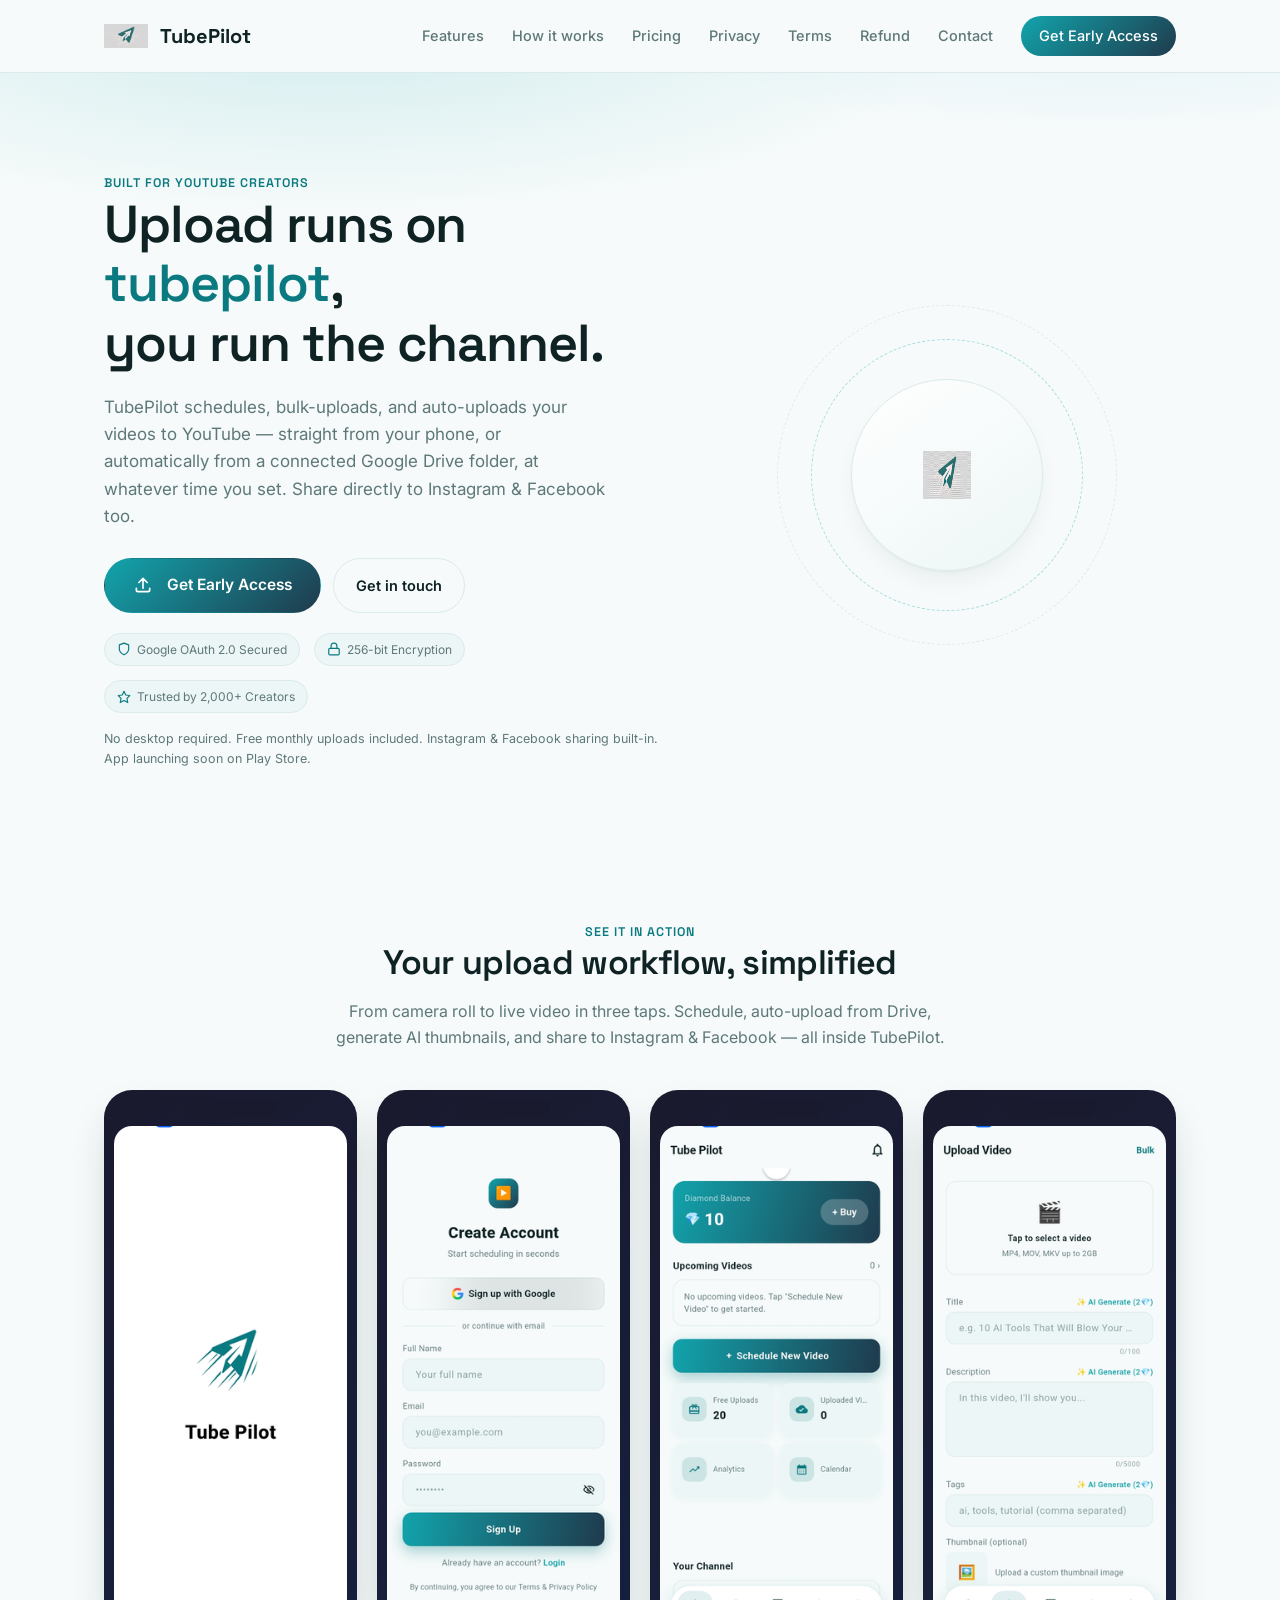
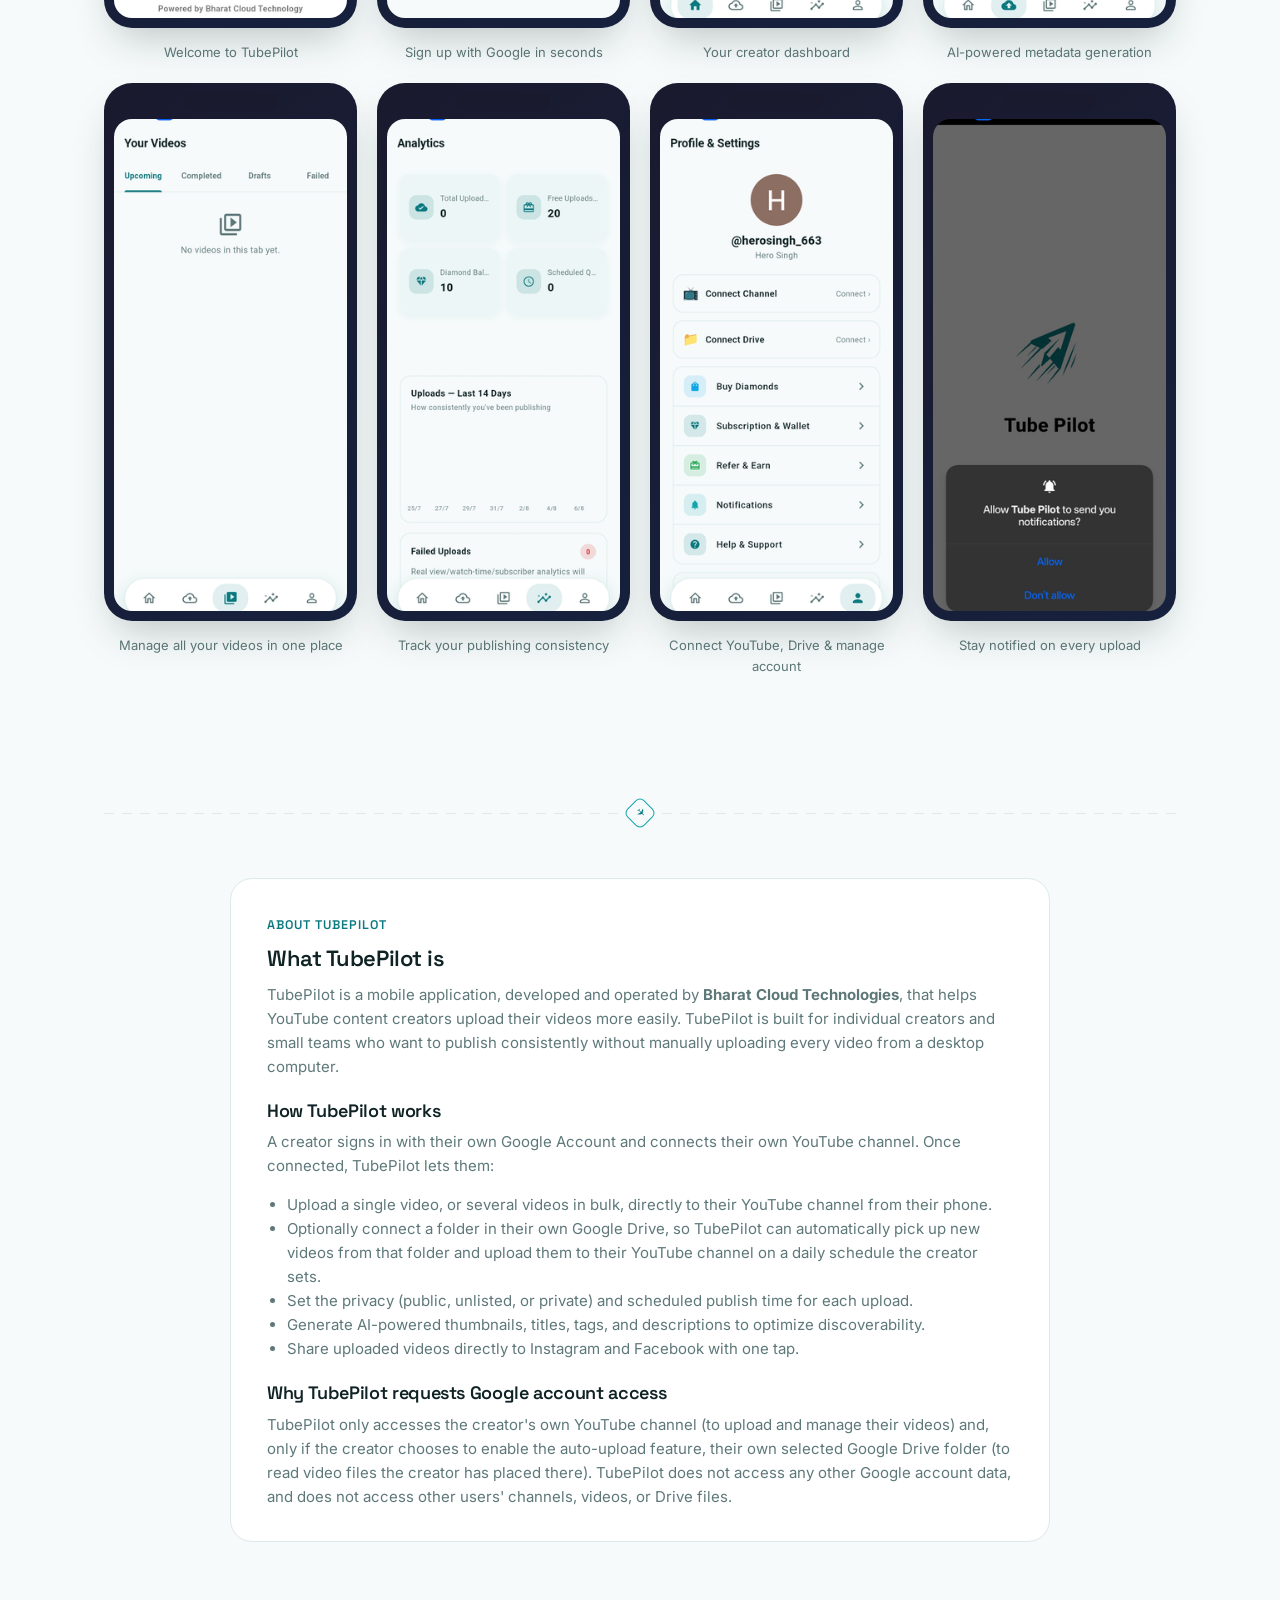
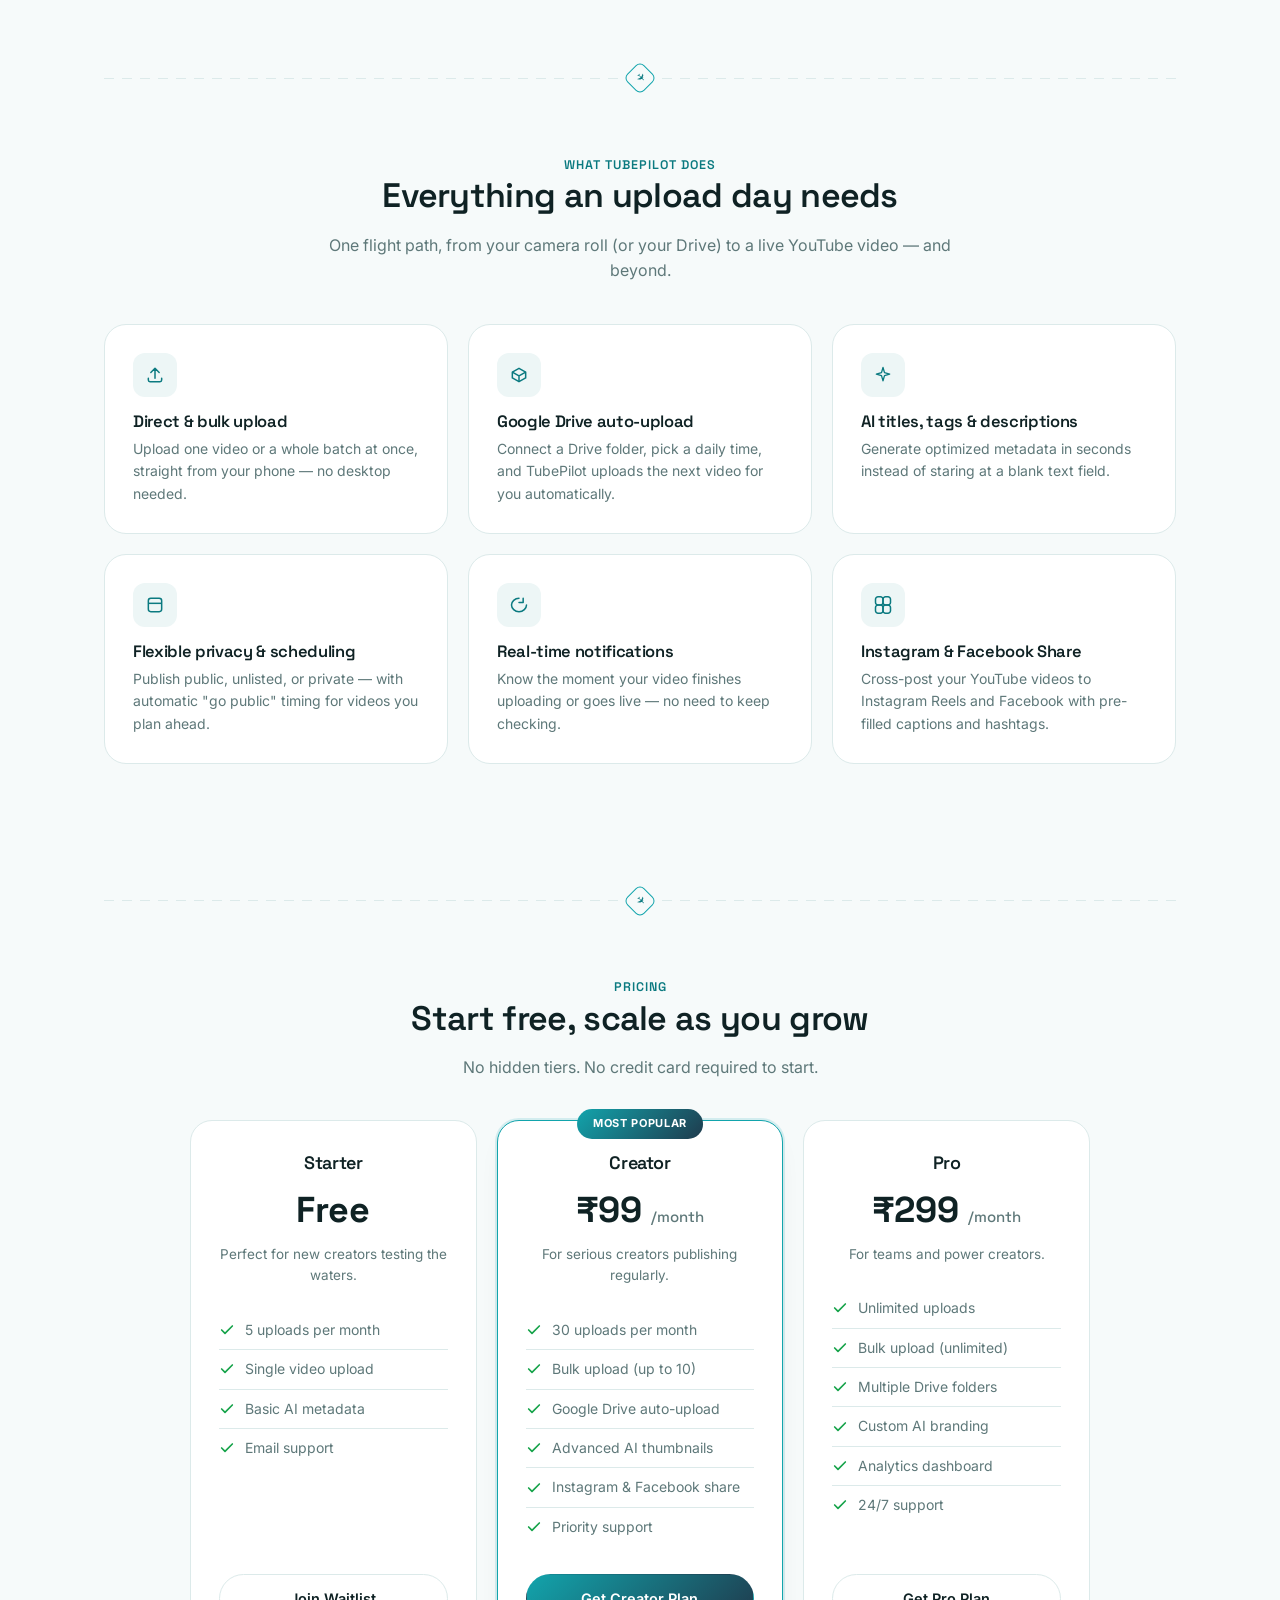
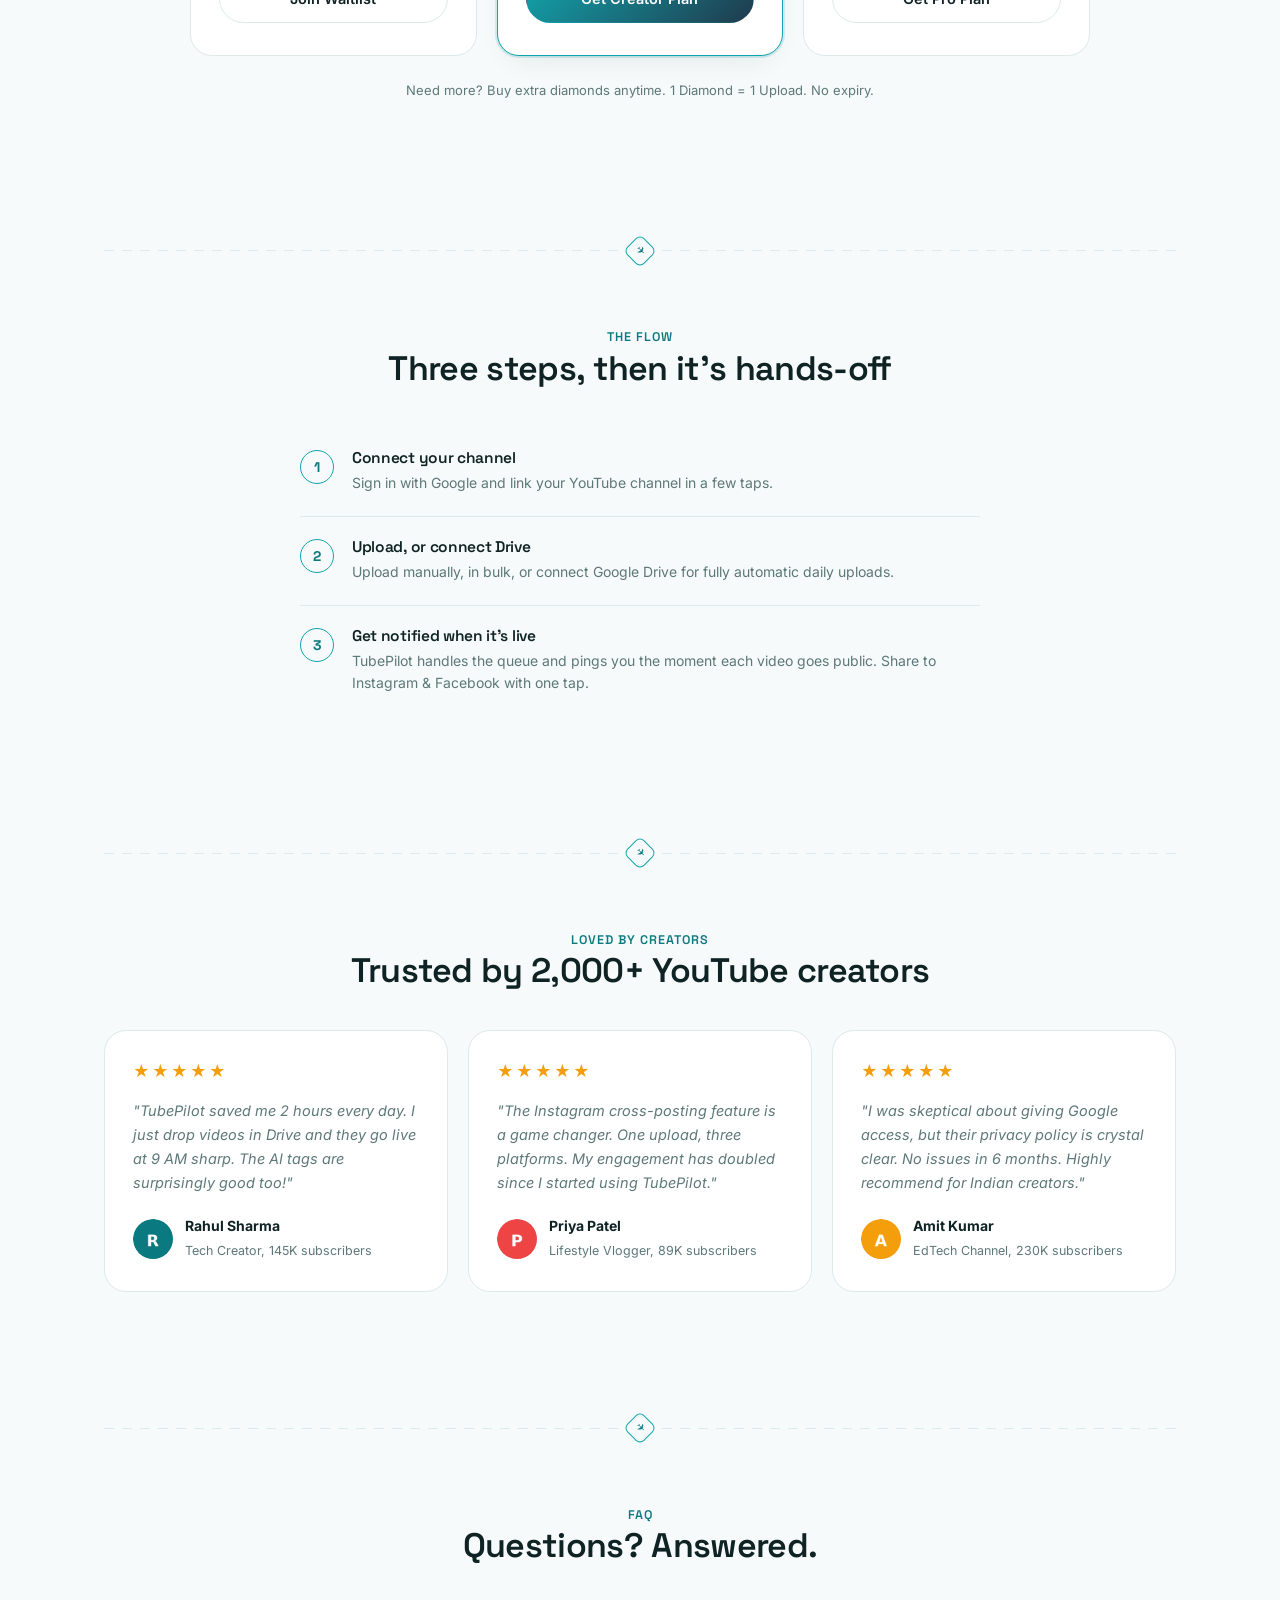
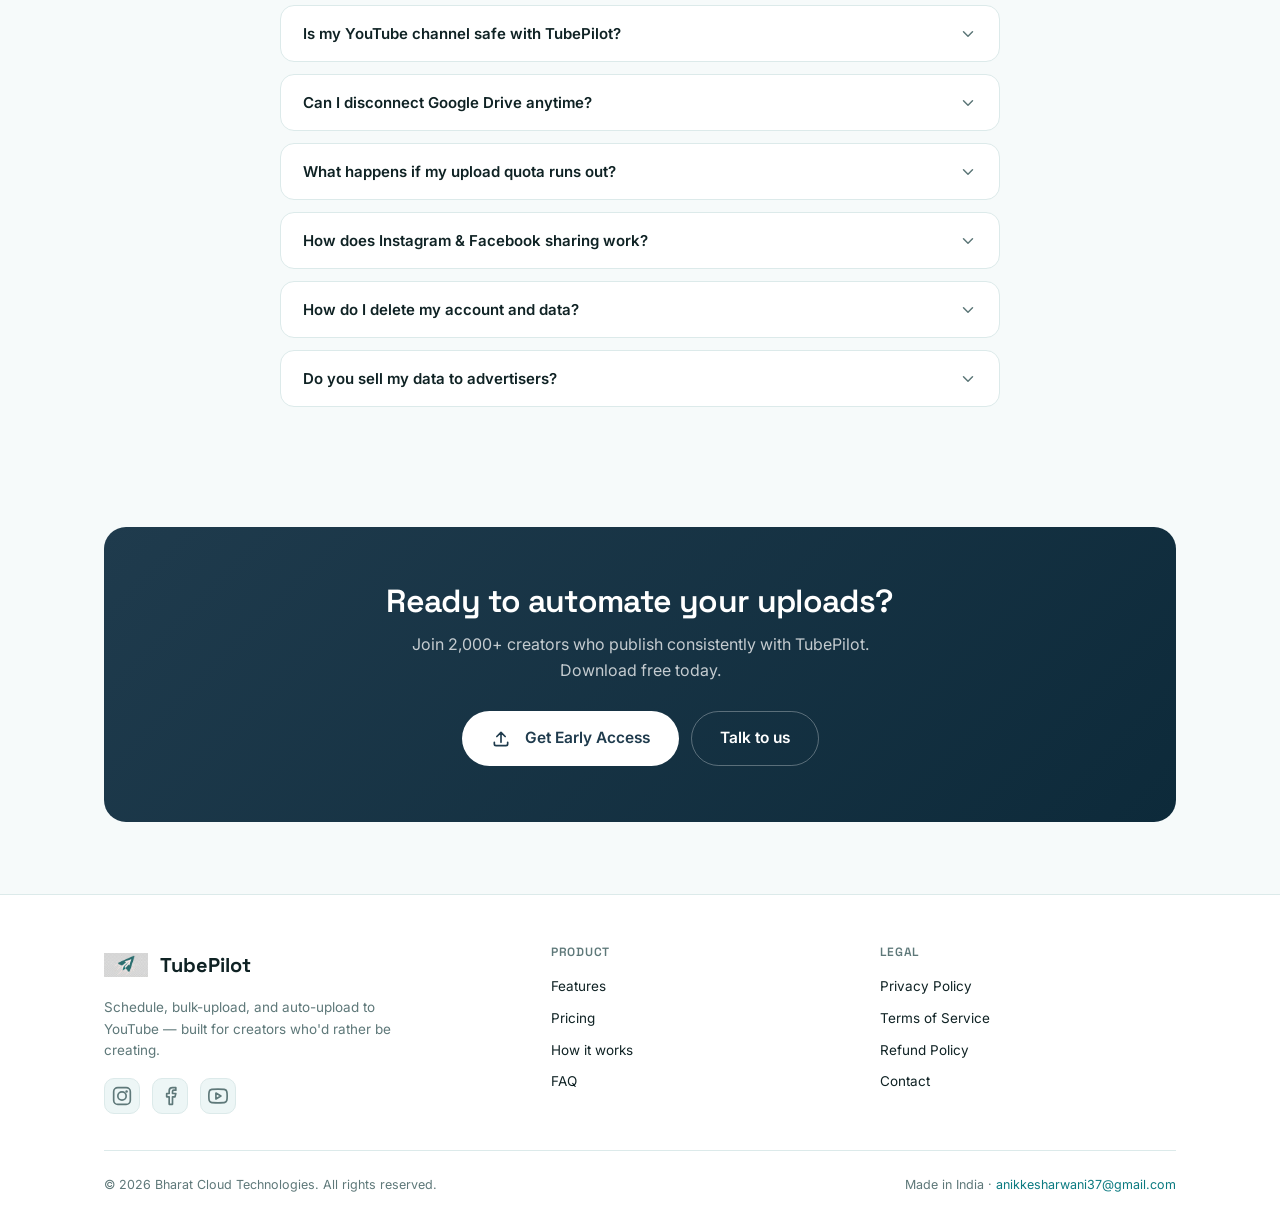
==== index.html @ 9a8d363e "Update index.html" ====
<!DOCTYPE html>
<html lang="en">
<head>
<meta charset="UTF-8">
<meta name="viewport" content="width=device-width, initial-scale=1.0">
<title>TubePilot — Schedule & Auto-Upload YouTube Videos</title>
<meta name="description" content="TubePilot lets creators schedule, bulk-upload, and auto-upload videos to YouTube from phone or Google Drive. AI thumbnails, tags, and flexible scheduling.">
<link rel="icon" href="assets/icon.png">
<meta name="google-site-verification" content="fHhXdql7-v3P8FRrwaG-wKR4Gc-cF6Lqqu93yOU4JS8">
<meta property="og:title" content="TubePilot — YouTube Upload Automation for Creators">
<meta property="og:description" content="Schedule, bulk-upload & auto-upload YouTube videos from your phone or Google Drive. AI thumbnails & tags included.">
<meta property="og:type" content="website">
<meta property="og:url" content="https://tubepilot.shop">
<meta property="og:image" content="https://tubepilot.shop/assets/og-image.png">
<meta name="twitter:card" content="summary_large_image">
<link rel="preconnect" href="https://fonts.googleapis.com">
<link rel="preconnect" href="https://fonts.gstatic.com" crossorigin>
<link href="https://fonts.googleapis.com/css2?family=Space+Grotesk:wght@500;600;700&family=Inter:wght@400;500;600;700&display=swap" rel="stylesheet">
<link rel="stylesheet" href="css/style.css">
<base target="_blank">
</head>
<body>

<header class="site-header">
  <div class="container row">
    <a class="brand" href="index.html">
      <span class="mark">
        <img src="assets/logo.png" alt="TubePilot logo">
      </span>
      TubePilot
    </a>
    <nav class="nav-links" id="nav-links">
      <a href="index.html#features">Features</a>
      <a href="index.html#how-it-works">How it works</a>
      <a href="index.html#pricing">Pricing</a>
      <a href="privacy.html">Privacy</a>
      <a href="terms.html">Terms</a>
      <a href="refund.html">Refund</a>
      <a href="contact.html">Contact</a>
      <a href="contact.html" class="nav-cta">Get Early Access</a>
    </nav>
    <button class="nav-toggle" aria-label="Toggle menu" aria-expanded="false" aria-controls="nav-links">
      <span></span>
    </button>
  </div>
</header>

<main>
  <!-- Hero -->
  <section class="hero">
    <div class="container hero-grid">
      <div>
        <span class="eyebrow">Built for YouTube creators</span>
        <h1>Upload runs on <span class="accent">tubepilot</span>,<br>you run the channel.</h1>
        <p class="lead">TubePilot schedules, bulk-uploads, and auto-uploads your videos to YouTube — straight from your phone, or automatically from a connected Google Drive folder, at whatever time you set. Share directly to Instagram & Facebook too.</p>

        <div class="hero-cta">
          <a class="btn btn-primary btn-lg" href="contact.html">
            <svg width="20" height="20" viewBox="0 0 24 24" fill="none" style="margin-right:6px;"><path d="M12 4V16M12 4L7 9M12 4L17 9" stroke="currentColor" stroke-width="2" stroke-linecap="round" stroke-linejoin="round"/><path d="M4 16V18C4 19.1 4.9 20 6 20H18C19.1 20 20 19.1 20 18V16" stroke="currentColor" stroke-width="2" stroke-linecap="round"/></svg>
            Get Early Access
          </a>
          <a class="btn btn-outline" href="contact.html">Get in touch</a>
        </div>

        <div class="trust-badges">
          <span class="badge"><svg width="14" height="14" viewBox="0 0 24 24" fill="none"><path d="M12 22C12 22 20 18 20 12V5L12 2L4 5V12C4 18 12 22 12 22Z" stroke="currentColor" stroke-width="2" stroke-linejoin="round"/></svg> Google OAuth 2.0 Secured</span>
          <span class="badge"><svg width="14" height="14" viewBox="0 0 24 24" fill="none"><rect x="3" y="11" width="18" height="11" rx="2" stroke="currentColor" stroke-width="2"/><path d="M7 11V7C7 4.2 9.2 2 12 2C14.8 2 17 4.2 17 7V11" stroke="currentColor" stroke-width="2"/></svg> 256-bit Encryption</span>
          <span class="badge"><svg width="14" height="14" viewBox="0 0 24 24" fill="none"><path d="M12 2L15 8.5L22 9.5L17 14.5L18.5 21.5L12 18L5.5 21.5L7 14.5L2 9.5L9 8.5L12 2Z" stroke="currentColor" stroke-width="2" stroke-linejoin="round"/></svg> Trusted by 2,000+ Creators</span>
        </div>

        <p class="hero-note">No desktop required. Free monthly uploads included. Instagram & Facebook sharing built-in. App launching soon on Play Store.</p>
      </div>
      <div class="compass-wrap" aria-hidden="true">
        <div class="compass">
          <div class="ring"></div>
          <div class="ring inner"></div>
          <div class="core">
            <img src="assets/logo.png" alt="TubePilot logo" style="width:48px;height:48px;">
          </div>
        </div>
      </div>
    </div>
  </section>

  <!-- App Screenshots -->
  <section class="section section-screenshots" id="screenshots">
    <div class="container">
      <div class="section-head">
        <span class="eyebrow">See it in action</span>
        <h2>Your upload workflow, simplified</h2>
        <p>From camera roll to live video in three taps. Schedule, auto-upload from Drive, generate AI thumbnails, and share to Instagram & Facebook — all inside TubePilot.</p>
      </div>
      <div class="screenshots-grid">
        <div class="screenshot-card">
          <div class="phone-frame">
            <img src="assets/screenshot-1.png" alt="TubePilot splash screen with logo" loading="lazy">
          </div>
          <p class="screenshot-caption">Welcome to TubePilot</p>
        </div>
        <div class="screenshot-card">
          <div class="phone-frame">
            <img src="assets/screenshot-2.png" alt="TubePilot Google Sign-in and account creation" loading="lazy">
          </div>
          <p class="screenshot-caption">Sign up with Google in seconds</p>
        </div>
        <div class="screenshot-card">
          <div class="phone-frame">
            <img src="assets/screenshot-3.png" alt="TubePilot dashboard with diamond balance and schedule button" loading="lazy">
          </div>
          <p class="screenshot-caption">Your creator dashboard</p>
        </div>
        <div class="screenshot-card">
          <div class="phone-frame">
            <img src="assets/screenshot-4.png" alt="TubePilot upload screen with AI title, tags, and thumbnail generation" loading="lazy">
          </div>
          <p class="screenshot-caption">AI-powered metadata generation</p>
        </div>
        <div class="screenshot-card">
          <div class="phone-frame">
            <img src="assets/screenshot-bonus-2.png" alt="TubePilot video management with upcoming, completed, drafts, and failed tabs" loading="lazy">
          </div>
          <p class="screenshot-caption">Manage all your videos in one place</p>
        </div>
        <div class="screenshot-card">
          <div class="phone-frame">
            <img src="assets/screenshot-bonus-3.png" alt="TubePilot analytics dashboard showing upload stats and charts" loading="lazy">
          </div>
          <p class="screenshot-caption">Track your publishing consistency</p>
        </div>
        <div class="screenshot-card">
          <div class="phone-frame">
            <img src="assets/screenshot-bonus-4.png" alt="TubePilot profile screen with connect channel, connect drive, buy diamonds, and settings" loading="lazy">
          </div>
          <p class="screenshot-caption">Connect YouTube, Drive & manage account</p>
        </div>
        <div class="screenshot-card">
          <div class="phone-frame">
            <img src="assets/screenshot-bonus-1.png" alt="TubePilot notification permission request" loading="lazy">
          </div>
          <p class="screenshot-caption">Stay notified on every upload</p>
        </div>
      </div>
    </div>
  </section>

  <div class="container"><div class="flight-divider"></div></div>

  <!-- About -->
  <section class="section" id="about" style="padding-top:0;">
    <div class="container">
      <div class="card" style="max-width:820px;margin:0 auto;padding:32px 36px;">
        <span class="eyebrow">About TubePilot</span>
        <h2 style="font-size:22px;margin-top:10px;">What TubePilot is</h2>
        <p style="color:var(--text-dim);font-size:15px;">
          TubePilot is a mobile application, developed and operated by <strong>Bharat Cloud Technologies</strong>,
          that helps YouTube content creators upload their videos more easily. TubePilot is built for individual
          creators and small teams who want to publish consistently without manually uploading every video from a
          desktop computer.
        </p>
        <h2 style="font-size:18px;margin-top:22px;">How TubePilot works</h2>
        <p style="color:var(--text-dim);font-size:15px;">
          A creator signs in with their own Google Account and connects their own YouTube channel. Once connected,
          TubePilot lets them:
        </p>
        <ul style="color:var(--text-dim);font-size:15px;padding-left:20px;margin:8px 0;">
          <li>Upload a single video, or several videos in bulk, directly to their YouTube channel from their phone.</li>
          <li>Optionally connect a folder in their own Google Drive, so TubePilot can automatically pick up new
              videos from that folder and upload them to their YouTube channel on a daily schedule the creator sets.</li>
          <li>Set the privacy (public, unlisted, or private) and scheduled publish time for each upload.</li>
          <li>Generate AI-powered thumbnails, titles, tags, and descriptions to optimize discoverability.</li>
          <li>Share uploaded videos directly to Instagram and Facebook with one tap.</li>
        </ul>
        <h2 style="font-size:18px;margin-top:22px;">Why TubePilot requests Google account access</h2>
        <p style="color:var(--text-dim);font-size:15px;margin-bottom:0;">
          TubePilot only accesses the creator's own YouTube channel (to upload and manage their videos) and, only if
          the creator chooses to enable the auto-upload feature, their own selected Google Drive folder (to read
          video files the creator has placed there). TubePilot does not access any other Google account data, and
          does not access other users' channels, videos, or Drive files.
        </p>
      </div>
    </div>
  </section>

  <div class="container"><div class="flight-divider"></div></div>

  <!-- Features -->
  <section class="section" id="features">
    <div class="container">
      <div class="section-head">
        <span class="eyebrow">What TubePilot does</span>
        <h2>Everything an upload day needs</h2>
        <p>One flight path, from your camera roll (or your Drive) to a live YouTube video — and beyond.</p>
      </div>
      <div class="grid cols-3">
        <div class="card feature-card">
          <div class="icon"><svg width="20" height="20" viewBox="0 0 24 24" fill="none"><path d="M12 4V16M12 4L7 9M12 4L17 9" stroke="currentColor" stroke-width="1.8" stroke-linecap="round" stroke-linejoin="round"/><path d="M4 16V18C4 19.1 4.9 20 6 20H18C19.1 20 20 19.1 20 18V16" stroke="currentColor" stroke-width="1.8" stroke-linecap="round"/></svg></div>
          <h3>Direct &amp; bulk upload</h3>
          <p>Upload one video or a whole batch at once, straight from your phone — no desktop needed.</p>
        </div>
        <div class="card feature-card">
          <div class="icon"><svg width="20" height="20" viewBox="0 0 24 24" fill="none"><path d="M12 4L20 8.5V15.5L12 20L4 15.5V8.5L12 4Z" stroke="currentColor" stroke-width="1.8" stroke-linejoin="round"/><path d="M12 20V13M12 13L4 8.5M12 13L20 8.5" stroke="currentColor" stroke-width="1.8" stroke-linejoin="round"/></svg></div>
          <h3>Google Drive auto-upload</h3>
          <p>Connect a Drive folder, pick a daily time, and TubePilot uploads the next video for you automatically.</p>
        </div>
        <div class="card feature-card">
          <div class="icon"><svg width="20" height="20" viewBox="0 0 24 24" fill="none"><path d="M12 3L13.8 9.2L20 11L13.8 12.8L12 19L10.2 12.8L4 11L10.2 9.2L12 3Z" stroke="currentColor" stroke-width="1.6" stroke-linejoin="round"/></svg></div>
          <h3>AI titles, tags &amp; descriptions</h3>
          <p>Generate optimized metadata in seconds instead of staring at a blank text field.</p>
        </div>
        <div class="card feature-card">
          <div class="icon"><svg width="20" height="20" viewBox="0 0 24 24" fill="none"><rect x="4" y="4" width="16" height="16" rx="3" stroke="currentColor" stroke-width="1.8"/><path d="M4 10H20" stroke="currentColor" stroke-width="1.8"/></svg></div>
          <h3>Flexible privacy &amp; scheduling</h3>
          <p>Publish public, unlisted, or private — with automatic "go public" timing for videos you plan ahead.</p>
        </div>
        <div class="card feature-card">
          <div class="icon"><svg width="20" height="20" viewBox="0 0 24 24" fill="none"><path d="M12 4C7 4 3 8 3 12C3 16 7 20 12 20C17 20 21 16 21 12" stroke="currentColor" stroke-width="1.8" stroke-linecap="round"/><path d="M17 4V9H12" stroke="currentColor" stroke-width="1.8" stroke-linecap="round" stroke-linejoin="round"/></svg></div>
          <h3>Real-time notifications</h3>
          <p>Know the moment your video finishes uploading or goes live — no need to keep checking.</p>
        </div>
        <div class="card feature-card">
          <div class="icon"><svg width="20" height="20" viewBox="0 0 24 24" fill="none"><path d="M18 2H15C13.5 2 12 3.5 12 5V9C12 10.5 13.5 12 15 12H18C19.5 12 21 10.5 21 9V5C21 3.5 19.5 2 18 2Z" stroke="currentColor" stroke-width="1.8" stroke-linejoin="round"/><path d="M9 12H6C4.5 12 3 10.5 3 9V5C3 3.5 4.5 2 6 2H9C10.5 2 12 3.5 12 5V9C12 10.5 10.5 12 9 12Z" stroke="currentColor" stroke-width="1.8" stroke-linejoin="round"/><path d="M9 22H6C4.5 22 3 20.5 3 19V15C3 13.5 4.5 12 6 12H9C10.5 12 12 13.5 12 15V19C12 20.5 10.5 22 9 22Z" stroke="currentColor" stroke-width="1.8" stroke-linejoin="round"/><path d="M18 22H15C13.5 22 12 20.5 12 19V15C12 13.5 13.5 12 15 12H18C19.5 12 21 13.5 21 15V19C21 20.5 19.5 22 18 22Z" stroke="currentColor" stroke-width="1.8" stroke-linejoin="round"/></svg></div>
          <h3>Instagram &amp; Facebook Share</h3>
          <p>Cross-post your YouTube videos to Instagram Reels and Facebook with pre-filled captions and hashtags.</p>
        </div>
      </div>
    </div>
  </section>

  <div class="container"><div class="flight-divider"></div></div>

  <!-- Pricing -->
  <section class="section" id="pricing">
    <div class="container">
      <div class="section-head">
        <span class="eyebrow">Pricing</span>
        <h2>Start free, scale as you grow</h2>
        <p>No hidden tiers. No credit card required to start.</p>
      </div>
      <div class="pricing-grid">
        <div class="pricing-card">
          <div class="pricing-header">
            <h3>Starter</h3>
            <div class="price">Free</div>
            <p>Perfect for new creators testing the waters.</p>
          </div>
          <ul class="pricing-features">
            <li><svg width="16" height="16" viewBox="0 0 24 24" fill="none"><path d="M20 6L9 17L4 12" stroke="var(--green)" stroke-width="2.5" stroke-linecap="round" stroke-linejoin="round"/></svg> 5 uploads per month</li>
            <li><svg width="16" height="16" viewBox="0 0 24 24" fill="none"><path d="M20 6L9 17L4 12" stroke="var(--green)" stroke-width="2.5" stroke-linecap="round" stroke-linejoin="round"/></svg> Single video upload</li>
            <li><svg width="16" height="16" viewBox="0 0 24 24" fill="none"><path d="M20 6L9 17L4 12" stroke="var(--green)" stroke-width="2.5" stroke-linecap="round" stroke-linejoin="round"/></svg> Basic AI metadata</li>
            <li><svg width="16" height="16" viewBox="0 0 24 24" fill="none"><path d="M20 6L9 17L4 12" stroke="var(--green)" stroke-width="2.5" stroke-linecap="round" stroke-linejoin="round"/></svg> Email support</li>
          </ul>
          <a href="contact.html" class="btn btn-outline">Join Waitlist</a>
        </div>
        <div class="pricing-card popular">
          <div class="popular-badge">Most Popular</div>
          <div class="pricing-header">
            <h3>Creator</h3>
            <div class="price">₹99 <span>/month</span></div>
            <p>For serious creators publishing regularly.</p>
          </div>
          <ul class="pricing-features">
            <li><svg width="16" height="16" viewBox="0 0 24 24" fill="none"><path d="M20 6L9 17L4 12" stroke="var(--green)" stroke-width="2.5" stroke-linecap="round" stroke-linejoin="round"/></svg> 30 uploads per month</li>
            <li><svg width="16" height="16" viewBox="0 0 24 24" fill="none"><path d="M20 6L9 17L4 12" stroke="var(--green)" stroke-width="2.5" stroke-linecap="round" stroke-linejoin="round"/></svg> Bulk upload (up to 10)</li>
            <li><svg width="16" height="16" viewBox="0 0 24 24" fill="none"><path d="M20 6L9 17L4 12" stroke="var(--green)" stroke-width="2.5" stroke-linecap="round" stroke-linejoin="round"/></svg> Google Drive auto-upload</li>
            <li><svg width="16" height="16" viewBox="0 0 24 24" fill="none"><path d="M20 6L9 17L4 12" stroke="var(--green)" stroke-width="2.5" stroke-linecap="round" stroke-linejoin="round"/></svg> Advanced AI thumbnails</li>
            <li><svg width="16" height="16" viewBox="0 0 24 24" fill="none"><path d="M20 6L9 17L4 12" stroke="var(--green)" stroke-width="2.5" stroke-linecap="round" stroke-linejoin="round"/></svg> Instagram &amp; Facebook share</li>
            <li><svg width="16" height="16" viewBox="0 0 24 24" fill="none"><path d="M20 6L9 17L4 12" stroke="var(--green)" stroke-width="2.5" stroke-linecap="round" stroke-linejoin="round"/></svg> Priority support</li>
          </ul>
          <a href="contact.html" class="btn btn-primary">Get Creator Plan</a>
        </div>
        <div class="pricing-card">
          <div class="pricing-header">
            <h3>Pro</h3>
            <div class="price">₹299 <span>/month</span></div>
            <p>For teams and power creators.</p>
          </div>
          <ul class="pricing-features">
            <li><svg width="16" height="16" viewBox="0 0 24 24" fill="none"><path d="M20 6L9 17L4 12" stroke="var(--green)" stroke-width="2.5" stroke-linecap="round" stroke-linejoin="round"/></svg> Unlimited uploads</li>
            <li><svg width="16" height="16" viewBox="0 0 24 24" fill="none"><path d="M20 6L9 17L4 12" stroke="var(--green)" stroke-width="2.5" stroke-linecap="round" stroke-linejoin="round"/></svg> Bulk upload (unlimited)</li>
            <li><svg width="16" height="16" viewBox="0 0 24 24" fill="none"><path d="M20 6L9 17L4 12" stroke="var(--green)" stroke-width="2.5" stroke-linecap="round" stroke-linejoin="round"/></svg> Multiple Drive folders</li>
            <li><svg width="16" height="16" viewBox="0 0 24 24" fill="none"><path d="M20 6L9 17L4 12" stroke="var(--green)" stroke-width="2.5" stroke-linecap="round" stroke-linejoin="round"/></svg> Custom AI branding</li>
            <li><svg width="16" height="16" viewBox="0 0 24 24" fill="none"><path d="M20 6L9 17L4 12" stroke="var(--green)" stroke-width="2.5" stroke-linecap="round" stroke-linejoin="round"/></svg> Analytics dashboard</li>
            <li><svg width="16" height="16" viewBox="0 0 24 24" fill="none"><path d="M20 6L9 17L4 12" stroke="var(--green)" stroke-width="2.5" stroke-linecap="round" stroke-linejoin="round"/></svg> 24/7 support</li>
          </ul>
          <a href="contact.html" class="btn btn-outline">Get Pro Plan</a>
        </div>
      </div>
      <p class="pricing-note" style="text-align:center;color:var(--text-dim);font-size:13px;margin-top:24px;">
        Need more? Buy extra diamonds anytime. 1 Diamond = 1 Upload. No expiry.
      </p>
    </div>
  </section>

  <div class="container"><div class="flight-divider"></div></div>

  <!-- How it works -->
  <section class="section" id="how-it-works">
    <div class="container">
      <div class="section-head">
        <span class="eyebrow">The flow</span>
        <h2>Three steps, then it's hands-off</h2>
      </div>
      <div class="steps" style="max-width:680px;margin:0 auto;">
        <div class="step">
          <span class="num">1</span>
          <div><h3>Connect your channel</h3><p>Sign in with Google and link your YouTube channel in a few taps.</p></div>
        </div>
        <div class="step">
          <span class="num">2</span>
          <div><h3>Upload, or connect Drive</h3><p>Upload manually, in bulk, or connect Google Drive for fully automatic daily uploads.</p></div>
        </div>
        <div class="step">
          <span class="num">3</span>
          <div><h3>Get notified when it's live</h3><p>TubePilot handles the queue and pings you the moment each video goes public. Share to Instagram & Facebook with one tap.</p></div>
        </div>
      </div>
    </div>
  </section>

  <div class="container"><div class="flight-divider"></div></div>

  <!-- Testimonials -->
  <section class="section" id="testimonials">
    <div class="container">
      <div class="section-head">
        <span class="eyebrow">Loved by creators</span>
        <h2>Trusted by 2,000+ YouTube creators</h2>
      </div>
      <div class="testimonials-grid">
        <div class="testimonial-card">
          <div class="stars">★★★★★</div>
          <p>"TubePilot saved me 2 hours every day. I just drop videos in Drive and they go live at 9 AM sharp. The AI tags are surprisingly good too!"</p>
          <div class="testimonial-author">
            <img src="assets/avatar-1.png" alt="Rahul Sharma" loading="lazy">
            <div>
              <strong>Rahul Sharma</strong>
              <span>Tech Creator, 145K subscribers</span>
            </div>
          </div>
        </div>
        <div class="testimonial-card">
          <div class="stars">★★★★★</div>
          <p>"The Instagram cross-posting feature is a game changer. One upload, three platforms. My engagement has doubled since I started using TubePilot."</p>
          <div class="testimonial-author">
            <img src="assets/avatar-2.png" alt="Priya Patel" loading="lazy">
            <div>
              <strong>Priya Patel</strong>
              <span>Lifestyle Vlogger, 89K subscribers</span>
            </div>
          </div>
        </div>
        <div class="testimonial-card">
          <div class="stars">★★★★★</div>
          <p>"I was skeptical about giving Google access, but their privacy policy is crystal clear. No issues in 6 months. Highly recommend for Indian creators."</p>
          <div class="testimonial-author">
            <img src="assets/avatar-3.png" alt="Amit Kumar" loading="lazy">
            <div>
              <strong>Amit Kumar</strong>
              <span>EdTech Channel, 230K subscribers</span>
            </div>
          </div>
        </div>
      </div>
    </div>
  </section>

  <div class="container"><div class="flight-divider"></div></div>

  <!-- FAQ -->
  <section class="section" id="faq">
    <div class="container">
      <div class="section-head">
        <span class="eyebrow">FAQ</span>
        <h2>Questions? Answered.</h2>
      </div>
      <div class="faq-list" style="max-width:720px;margin:0 auto;">
        <div class="faq-item">
          <button class="faq-question" aria-expanded="false">
            <span>Is my YouTube channel safe with TubePilot?</span>
            <svg class="faq-icon" width="18" height="18" viewBox="0 0 24 24" fill="none"><path d="M6 9L12 15L18 9" stroke="currentColor" stroke-width="2" stroke-linecap="round" stroke-linejoin="round"/></svg>
          </button>
          <div class="faq-answer">
            <p>Yes. TubePilot uses official Google OAuth 2.0 — the same security standard used by Gmail and Google Drive. We only access your own channel (not anyone else's) and only to upload videos you explicitly schedule. You can revoke access anytime from your Google Account settings.</p>
          </div>
        </div>
        <div class="faq-item">
          <button class="faq-question" aria-expanded="false">
            <span>Can I disconnect Google Drive anytime?</span>
            <svg class="faq-icon" width="18" height="18" viewBox="0 0 24 24" fill="none"><path d="M6 9L12 15L18 9" stroke="currentColor" stroke-width="2" stroke-linecap="round" stroke-linejoin="round"/></svg>
          </button>
          <div class="faq-answer">
            <p>Absolutely. Go to Profile → Connected Accounts → Disconnect Drive. Your Drive files are never modified, moved, or deleted by TubePilot — we only read video files from the folder you select.</p>
          </div>
        </div>
        <div class="faq-item">
          <button class="faq-question" aria-expanded="false">
            <span>What happens if my upload quota runs out?</span>
            <svg class="faq-icon" width="18" height="18" viewBox="0 0 24 24" fill="none"><path d="M6 9L12 15L18 9" stroke="currentColor" stroke-width="2" stroke-linecap="round" stroke-linejoin="round"/></svg>
          </button>
          <div class="faq-answer">
            <p>Your free uploads reset every month. If you need more, you can buy diamonds (1 Diamond = 1 Upload) or upgrade to Creator/Pro plan. Diamonds never expire.</p>
          </div>
        </div>
        <div class="faq-item">
          <button class="faq-question" aria-expanded="false">
            <span>How does Instagram & Facebook sharing work?</span>
            <svg class="faq-icon" width="18" height="18" viewBox="0 0 24 24" fill="none"><path d="M6 9L12 15L18 9" stroke="currentColor" stroke-width="2" stroke-linecap="round" stroke-linejoin="round"/></svg>
          </button>
          <div class="faq-answer">
            <p>After your video uploads to YouTube, TubePilot lets you share it to Instagram Reels and Facebook with one tap. We pre-fill the caption, hashtags, and thumbnail. You just tap "Post" on each platform.</p>
          </div>
        </div>
        <div class="faq-item">
          <button class="faq-question" aria-expanded="false">
            <span>How do I delete my account and data?</span>
            <svg class="faq-icon" width="18" height="18" viewBox="0 0 24 24" fill="none"><path d="M6 9L12 15L18 9" stroke="currentColor" stroke-width="2" stroke-linecap="round" stroke-linejoin="round"/></svg>
          </button>
          <div class="faq-answer">
            <p>Go to Profile → Settings → Delete Account. All your personal data, schedules, and tokens are permanently removed within 30 days. You can also email us at anikkesharwani37@gmail.com with your User ID.</p>
          </div>
        </div>
        <div class="faq-item">
          <button class="faq-question" aria-expanded="false">
            <span>Do you sell my data to advertisers?</span>
            <svg class="faq-icon" width="18" height="18" viewBox="0 0 24 24" fill="none"><path d="M6 9L12 15L18 9" stroke="currentColor" stroke-width="2" stroke-linecap="round" stroke-linejoin="round"/></svg>
          </button>
          <div class="faq-answer">
            <p>Never. We do not sell, rent, or share your personal data with advertisers or third parties. We only use data obtained through Google APIs to provide the upload service — never for ads. See our <a href="privacy.html">Privacy Policy</a> for full details.</p>
          </div>
        </div>
      </div>
    </div>
  </section>

  <!-- CTA Banner -->
  <section class="section cta-banner">
    <div class="container">
      <div class="cta-card">
        <h2>Ready to automate your uploads?</h2>
        <p>Join 2,000+ creators who publish consistently with TubePilot. Download free today.</p>
        <div class="cta-buttons">
          <a href="contact.html" class="btn btn-primary btn-lg">
            <svg width="20" height="20" viewBox="0 0 24 24" fill="none" style="margin-right:6px;"><path d="M12 4V16M12 4L7 9M12 4L17 9" stroke="currentColor" stroke-width="2" stroke-linecap="round" stroke-linejoin="round"/><path d="M4 16V18C4 19.1 4.9 20 6 20H18C19.1 20 20 19.1 20 18V16" stroke="currentColor" stroke-width="2" stroke-linecap="round"/></svg>
            Get Early Access
          </a>
          <a href="contact.html" class="btn btn-outline btn-lg">Talk to us</a>
        </div>
      </div>
    </div>
  </section>
</main>

<footer class="site-footer">
  <div class="container">
    <div class="footer-grid">
      <div class="footer-brand">
        <a class="brand" href="index.html" style="margin-bottom:10px;">
          <span class="mark"><img src="assets/logo.png" alt="TubePilot logo"></span>
          TubePilot
        </a>
        <p>Schedule, bulk-upload, and auto-upload to YouTube — built for creators who'd rather be creating.</p>
        <div class="social-links">
          <a href="https://instagram.com/tubepilot.app" target="_blank" rel="noopener" aria-label="Instagram">
            <svg width="20" height="20" viewBox="0 0 24 24" fill="none"><rect x="2" y="2" width="20" height="20" rx="5" stroke="currentColor" stroke-width="2"/><circle cx="12" cy="12" r="5" stroke="currentColor" stroke-width="2"/><circle cx="17.5" cy="6.5" r="1.5" fill="currentColor"/></svg>
          </a>
          <a href="https://facebook.com/tubepilot" target="_blank" rel="noopener" aria-label="Facebook">
            <svg width="20" height="20" viewBox="0 0 24 24" fill="none"><path d="M18 2H15C12.5 2 11 3.5 11 6V9H8V13H11V22H15V13H18L19 9H15V6.5C15 5.5 15.5 5 16.5 5H19V2H18Z" stroke="currentColor" stroke-width="2" stroke-linejoin="round"/></svg>
          </a>
          <a href="https://youtube.com/@tubepilot" target="_blank" rel="noopener" aria-label="YouTube">
            <svg width="20" height="20" viewBox="0 0 24 24" fill="none"><path d="M22.5 6.5C22.2 5.4 21.4 4.6 20.3 4.3C18.6 3.8 12 3.8 12 3.8C12 3.8 5.4 3.8 3.7 4.3C2.6 4.6 1.8 5.4 1.5 6.5C1 8.2 1 12 1 12C1 12 1 15.8 1.5 17.5C1.8 18.6 2.6 19.4 3.7 19.7C5.4 20.2 12 20.2 12 20.2C12 20.2 18.6 20.2 20.3 19.7C21.4 19.4 22.2 18.6 22.5 17.5C23 15.8 23 12 23 12C23 12 23 8.2 22.5 6.5Z" stroke="currentColor" stroke-width="2" stroke-linejoin="round"/><path d="M9.5 15.5L15.5 12L9.5 8.5V15.5Z" stroke="currentColor" stroke-width="2" stroke-linejoin="round"/></svg>
          </a>
        </div>
      </div>
      <div class="footer-col">
        <p class="label">Product</p>
        <a href="index.html#features">Features</a>
        <a href="index.html#pricing">Pricing</a>
        <a href="index.html#how-it-works">How it works</a>
        <a href="index.html#faq">FAQ</a>
      </div>
      <div class="footer-col">
        <p class="label">Legal</p>
        <a href="privacy.html">Privacy Policy</a>
        <a href="terms.html">Terms of Service</a>
        <a href="refund.html">Refund Policy</a>
        <a href="contact.html">Contact</a>
      </div>
    </div>
    <div class="footer-bottom">
      <span>&copy; <span data-year>2026</span> Bharat Cloud Technologies. All rights reserved.</span>
      <span>Made in India &middot; <a href="mailto:anikkesharwani37@gmail.com">anikkesharwani37@gmail.com</a></span>
    </div>
  </div>
</footer>

<button class="to-top" aria-label="Back to top">
  <svg width="18" height="18" viewBox="0 0 24 24" fill="none"><path d="M12 19V5M12 5L6 11M12 5L18 11" stroke="currentColor" stroke-width="2" stroke-linecap="round" stroke-linejoin="round"/></svg>
</button>

<script src="js/script.js"></script>
</body>
</html>
---- css/style.css ----
/* =========================================================
   TubePilot — design tokens
   Palette matches the app's own theme (app_theme.dart):
   teal / light-teal / deep navy / sky accent, on a near-white
   ground. Display face: Space Grotesk (geometric, "instrument
   panel" feel — echoes the compass/flight-path brand mark).
   Body face: Inter.
========================================================= */
:root {
  --teal: #0B7A80;
  --teal-light: #12A4AC;
  --navy: #1F3B4D;
  --sky: #0EA5E9;
  --green: #16A34A;
  --red: #DC2626;

  --bg: #F6FAFA;
  --card: #FFFFFF;
  --card-2: #EDF6F6;
  --border: #DCEAEA;
  --text: #0F2224;
  --text-dim: #5E7879;

  --display: "Space Grotesk", "Segoe UI", sans-serif;
  --body: "Inter", "Segoe UI", sans-serif;

  --radius-lg: 22px;
  --radius-md: 14px;
  --radius-sm: 8px;
  --shadow: 0 1px 2px rgba(15, 34, 36, 0.04), 0 12px 32px -16px rgba(15, 34, 36, 0.14);
  --container: 1120px;
}

* { box-sizing: border-box; }

html { scroll-behavior: smooth; }

@media (prefers-reduced-motion: reduce) {
  html { scroll-behavior: auto; }
  *, *::before, *::after { animation-duration: 0.001ms !important; transition-duration: 0.001ms !important; }
}

body {
  margin: 0;
  font-family: var(--body);
  color: var(--text);
  background: var(--bg);
  line-height: 1.6;
  -webkit-font-smoothing: antialiased;
}

h1, h2, h3, h4 {
  font-family: var(--display);
  font-weight: 600;
  letter-spacing: -0.02em;
  line-height: 1.15;
  margin: 0 0 0.5em;
}

p { margin: 0 0 1em; color: var(--text); }
a { color: var(--teal); text-decoration: none; }
a:hover { text-decoration: underline; }
a:focus-visible,
button:focus-visible,
[tabindex]:focus-visible {
  outline: 2.5px solid var(--sky);
  outline-offset: 3px;
  border-radius: 4px;
}

img { max-width: 100%; display: block; }

.container {
  max-width: var(--container);
  margin: 0 auto;
  padding: 0 24px;
}

.eyebrow {
  display: inline-flex;
  align-items: center;
  gap: 8px;
  font-family: var(--display);
  font-size: 12.5px;
  font-weight: 600;
  letter-spacing: 0.08em;
  text-transform: uppercase;
  color: var(--teal);
}

/* ---------- Flight-path divider ---------- */
.flight-divider {
  position: relative;
  height: 1px;
  margin: 64px 0;
  background: repeating-linear-gradient(
    90deg, var(--border) 0 10px, transparent 10px 18px
  );
}
.flight-divider::after {
  content: "";
  position: absolute;
  top: 50%;
  left: 50%;
  width: 22px;
  height: 22px;
  transform: translate(-50%, -50%) rotate(45deg);
  background: var(--bg);
  border: 1.5px solid var(--teal-light);
  border-radius: 6px;
}
.flight-divider::before {
  content: "\2708";
  position: absolute;
  top: 50%;
  left: 50%;
  transform: translate(-50%, -50%) rotate(45deg);
  font-size: 11px;
  color: var(--teal);
  z-index: 1;
}

/* ---------- Header ---------- */
.site-header {
  position: sticky;
  top: 0;
  z-index: 40;
  background: rgba(246, 250, 250, 0.86);
  backdrop-filter: blur(10px);
  border-bottom: 1px solid var(--border);
}
.site-header .row {
  display: flex;
  align-items: center;
  justify-content: space-between;
  height: 72px;
}
.brand {
  display: flex;
  align-items: center;
  gap: 12px;
  font-family: var(--display);
  font-weight: 700;
  font-size: 20px;
  color: var(--text);
}
.brand .mark {
  width: 44px;
  height: 44px;
  border-radius: 10px;
  background: transparent;
  display: grid;
  place-items: center;
  color: #fff;
  font-size: 15px;
  overflow: hidden;
}
.brand .mark img {
  width: 100%;
  height: 100%;
  object-fit: contain;
  display: block;
}
.brand .mark svg { width: 18px; height: 18px; }

.nav-links {
  display: flex;
  align-items: center;
  gap: 28px;
}
.nav-links a {
  color: var(--text-dim);
  font-size: 14.5px;
  font-weight: 500;
}
.nav-links a:hover,
.nav-links a[aria-current="page"] {
  color: var(--teal);
  text-decoration: none;
}

.nav-cta {
  background: linear-gradient(135deg, var(--teal-light), var(--navy));
  color: #fff !important;
  padding: 8px 18px;
  border-radius: 999px;
  font-weight: 600;
  font-size: 13.5px;
}
.nav-cta:hover {
  transform: translateY(-1px);
  box-shadow: 0 8px 20px -8px rgba(11, 122, 128, 0.5);
  text-decoration: none;
}

.nav-toggle {
  display: none;
  width: 40px;
  height: 40px;
  border-radius: 10px;
  border: 1px solid var(--border);
  background: var(--card);
  align-items: center;
  justify-content: center;
  cursor: pointer;
}
.nav-toggle span,
.nav-toggle span::before,
.nav-toggle span::after {
  content: "";
  display: block;
  width: 18px;
  height: 2px;
  background: var(--text);
  position: relative;
  transition: transform 0.2s ease, opacity 0.2s ease;
}
.nav-toggle span::before { position: absolute; top: -6px; }
.nav-toggle span::after { position: absolute; top: 6px; }
.nav-toggle[aria-expanded="true"] span { background: transparent; }
.nav-toggle[aria-expanded="true"] span::before { transform: translateY(6px) rotate(45deg); }
.nav-toggle[aria-expanded="true"] span::after { transform: translateY(-6px) rotate(-45deg); }

/* ---------- Buttons ---------- */
.btn {
  display: inline-flex;
  align-items: center;
  gap: 8px;
  font-family: var(--body);
  font-weight: 600;
  font-size: 14.5px;
  padding: 12px 22px;
  border-radius: 999px;
  border: 1px solid transparent;
  cursor: pointer;
  transition: transform 0.15s ease, box-shadow 0.15s ease, background 0.15s ease;
}
.btn-lg {
  padding: 14px 28px;
  font-size: 15.5px;
}
.btn-primary {
  background: linear-gradient(135deg, var(--teal-light), var(--navy));
  color: #fff;
}
.btn-primary:hover { transform: translateY(-1px); box-shadow: 0 10px 24px -10px rgba(11, 122, 128, 0.55); text-decoration: none; }
.btn-outline {
  background: transparent;
  border-color: var(--border);
  color: var(--text);
}
.btn-outline:hover { border-color: var(--teal-light); color: var(--teal); text-decoration: none; }

/* ---------- Hero ---------- */
.hero {
  padding: 96px 0 72px;
  position: relative;
  overflow: hidden;
}
.hero::before {
  content: "";
  position: absolute;
  inset: -20% -10% auto -10%;
  height: 480px;
  background: radial-gradient(60% 60% at 30% 20%, rgba(18, 164, 172, 0.16), transparent 70%),
              radial-gradient(50% 50% at 80% 10%, rgba(14, 165, 233, 0.12), transparent 70%);
  pointer-events: none;
}
.hero-grid {
  display: grid;
  grid-template-columns: 1.1fr 0.9fr;
  gap: 56px;
  align-items: center;
  position: relative;
}
.hero h1 {
  font-size: clamp(34px, 5vw, 52px);
  margin-bottom: 20px;
}
.hero h1 .accent { color: var(--teal); }
.hero p.lead {
  font-size: 17px;
  color: var(--text-dim);
  max-width: 46ch;
  margin-bottom: 28px;
}
.hero-cta { display: flex; gap: 12px; flex-wrap: wrap; margin-bottom: 20px; }
.hero-note { font-size: 12.5px; color: var(--text-dim); }

/* Trust badges */
.trust-badges {
  display: flex;
  gap: 14px;
  flex-wrap: wrap;
  margin-bottom: 16px;
}
.trust-badges .badge {
  display: inline-flex;
  align-items: center;
  gap: 6px;
  font-size: 12px;
  color: var(--text-dim);
  background: var(--card-2);
  border: 1px solid var(--border);
  padding: 6px 12px;
  border-radius: 999px;
}
.trust-badges .badge svg { color: var(--teal); }

/* Compass illustration */
.compass-wrap {
  position: relative;
  display: grid;
  place-items: center;
}
.compass {
  width: min(340px, 80vw);
  aspect-ratio: 1;
  position: relative;
}
.compass .ring {
  position: absolute;
  inset: 0;
  border-radius: 50%;
  border: 1.5px dashed var(--border);
  animation: spin 40s linear infinite;
}
.compass .ring.inner { inset: 34px; border-color: rgba(18,164,172,0.35); animation-duration: 60s; animation-direction: reverse; }
@keyframes spin { to { transform: rotate(360deg); } }
.compass .core {
  position: absolute;
  inset: 74px;
  border-radius: 50%;
  background: linear-gradient(145deg, var(--card), var(--card-2));
  border: 1px solid var(--border);
  box-shadow: var(--shadow);
  display: grid;
  place-items: center;
}
.compass .core svg { width: 46%; height: 46%; color: var(--teal); }
.compass .tick { position: absolute; width: 2px; height: 10px; background: var(--teal-light); left: 50%; top: 0; transform-origin: 50% 170px; }

/* ---------- Sections ---------- */
.section { padding: 8px 0 72px; }
.section-head { max-width: 640px; margin: 0 auto 40px; text-align: center; }
.section-head h2 { font-size: clamp(26px, 3.4vw, 34px); }
.section-head p { color: var(--text-dim); }

.grid {
  display: grid;
  gap: 20px;
}
.grid.cols-3 { grid-template-columns: repeat(3, 1fr); }
.grid.cols-4 { grid-template-columns: repeat(4, 1fr); }

.card {
  background: var(--card);
  border: 1px solid var(--border);
  border-radius: var(--radius-lg);
  padding: 28px;
}
.feature-card .icon {
  width: 44px;
  height: 44px;
  border-radius: 12px;
  background: var(--card-2);
  display: grid;
  place-items: center;
  color: var(--teal);
  margin-bottom: 16px;
}
.feature-card h3 { font-size: 16.5px; margin-bottom: 6px; }
.feature-card p { color: var(--text-dim); font-size: 14px; margin: 0; }

/* ---------- Screenshots ---------- */
.section-screenshots { padding-top: 64px; }
.screenshots-grid {
  display: grid;
  grid-template-columns: repeat(4, 1fr);
  gap: 20px;
}
.screenshot-card {
  text-align: center;
}
.phone-frame {
  background: linear-gradient(145deg, #1a1a2e, #16213e);
  border-radius: 28px;
  padding: 10px;
  box-shadow: 0 20px 40px -12px rgba(15, 34, 36, 0.25);
  margin-bottom: 14px;
  position: relative;
}
.phone-frame::before {
  content: "";
  display: block;
  width: 40%;
  height: 18px;
  background: #1a1a2e;
  border-radius: 0 0 12px 12px;
  margin: 0 auto 8px;
}
.phone-frame img {
  border-radius: 18px;
  width: 100%;
  aspect-ratio: 9/19;
  object-fit: cover;
  background: var(--card-2);
}
.screenshot-caption {
  font-size: 13px;
  color: var(--text-dim);
  margin: 0;
}

/* ---------- Pricing ---------- */
.pricing-grid {
  display: grid;
  grid-template-columns: repeat(3, 1fr);
  gap: 20px;
  max-width: 900px;
  margin: 0 auto;
}
.pricing-card {
  background: var(--card);
  border: 1px solid var(--border);
  border-radius: var(--radius-lg);
  padding: 32px 28px;
  position: relative;
  display: flex;
  flex-direction: column;
}
.pricing-card.popular {
  border-color: var(--teal-light);
  box-shadow: 0 0 0 2px rgba(18, 164, 172, 0.15), var(--shadow);
}
.popular-badge {
  position: absolute;
  top: -12px;
  left: 50%;
  transform: translateX(-50%);
  background: linear-gradient(135deg, var(--teal-light), var(--navy));
  color: #fff;
  font-size: 11px;
  font-weight: 700;
  text-transform: uppercase;
  letter-spacing: 0.06em;
  padding: 6px 16px;
  border-radius: 999px;
}
.pricing-header { text-align: center; margin-bottom: 24px; }
.pricing-header h3 { font-size: 18px; margin-bottom: 8px; }
.price {
  font-family: var(--display);
  font-size: 36px;
  font-weight: 700;
  color: var(--text);
  margin-bottom: 4px;
}
.price span {
  font-size: 15px;
  font-weight: 500;
  color: var(--text-dim);
}
.pricing-header p { color: var(--text-dim); font-size: 13.5px; margin: 0; }
.pricing-features {
  list-style: none;
  padding: 0;
  margin: 0 0 28px;
  flex-grow: 1;
}
.pricing-features li {
  display: flex;
  align-items: center;
  gap: 10px;
  font-size: 14px;
  color: var(--text-dim);
  padding: 8px 0;
  border-bottom: 1px solid var(--border);
}
.pricing-features li:last-child { border-bottom: none; }
.pricing-card .btn { width: 100%; justify-content: center; }

/* ---------- Steps ---------- */
.steps { counter-reset: step; }
.step {
  display: flex;
  gap: 18px;
  padding: 22px 0;
  border-top: 1px solid var(--border);
}
.step:first-child { border-top: none; }
.step .num {
  font-family: var(--display);
  font-weight: 700;
  font-size: 14px;
  color: var(--teal);
  width: 34px;
  height: 34px;
  border-radius: 50%;
  border: 1.5px solid var(--teal-light);
  display: grid;
  place-items: center;
  flex-shrink: 0;
}
.step h3 { font-size: 15.5px; margin-bottom: 4px; }
.step p { color: var(--text-dim); font-size: 14px; margin: 0; }

/* ---------- Testimonials ---------- */
.testimonials-grid {
  display: grid;
  grid-template-columns: repeat(3, 1fr);
  gap: 20px;
}
.testimonial-card {
  background: var(--card);
  border: 1px solid var(--border);
  border-radius: var(--radius-lg);
  padding: 28px;
}
.testimonial-card .stars {
  color: #F59E0B;
  font-size: 16px;
  letter-spacing: 2px;
  margin-bottom: 14px;
}
.testimonial-card > p {
  color: var(--text-dim);
  font-size: 14.5px;
  line-height: 1.65;
  margin-bottom: 20px;
  font-style: italic;
}
.testimonial-author {
  display: flex;
  align-items: center;
  gap: 12px;
}
.testimonial-author img {
  width: 40px;
  height: 40px;
  border-radius: 50%;
  object-fit: cover;
  background: var(--card-2);
}
.testimonial-author strong {
  display: block;
  font-size: 14px;
  color: var(--text);
}
.testimonial-author span {
  font-size: 12.5px;
  color: var(--text-dim);
}

/* ---------- FAQ ---------- */
.faq-list { display: flex; flex-direction: column; gap: 12px; }
.faq-item {
  background: var(--card);
  border: 1px solid var(--border);
  border-radius: var(--radius-md);
  overflow: hidden;
}
.faq-question {
  width: 100%;
  display: flex;
  align-items: center;
  justify-content: space-between;
  gap: 16px;
  padding: 18px 22px;
  background: none;
  border: none;
  font-family: var(--body);
  font-size: 15px;
  font-weight: 600;
  color: var(--text);
  cursor: pointer;
  text-align: left;
}
.faq-question:hover { color: var(--teal); }
.faq-icon {
  flex-shrink: 0;
  color: var(--text-dim);
  transition: transform 0.2s ease;
}
.faq-question[aria-expanded="true"] .faq-icon {
  transform: rotate(180deg);
}
.faq-answer {
  max-height: 0;
  overflow: hidden;
  transition: max-height 0.3s ease, padding 0.3s ease;
}
.faq-answer p {
  padding: 0 22px 18px;
  color: var(--text-dim);
  font-size: 14px;
  margin: 0;
}
.faq-item.open .faq-answer {
  max-height: 300px;
}

/* ---------- CTA Banner ---------- */
.cta-banner { padding-top: 48px; }
.cta-card {
  background: linear-gradient(135deg, var(--navy), #0d2a3a);
  border-radius: var(--radius-lg);
  padding: 56px 40px;
  text-align: center;
  color: #fff;
}
.cta-card h2 {
  font-size: clamp(24px, 3vw, 32px);
  margin-bottom: 12px;
  color: #fff;
}
.cta-card p {
  color: rgba(255,255,255,0.75);
  font-size: 16px;
  max-width: 48ch;
  margin: 0 auto 28px;
}
.cta-buttons {
  display: flex;
  gap: 12px;
  justify-content: center;
  flex-wrap: wrap;
}
.cta-buttons .btn-primary {
  background: #fff;
  color: var(--navy);
}
.cta-buttons .btn-primary:hover {
  box-shadow: 0 10px 24px -10px rgba(0,0,0,0.3);
}
.cta-buttons .btn-outline {
  border-color: rgba(255,255,255,0.3);
  color: #fff;
}
.cta-buttons .btn-outline:hover {
  border-color: #fff;
  color: #fff;
}

/* ---------- Legal document layout ---------- */
.legal-hero {
  padding: 64px 0 40px;
  border-bottom: 1px solid var(--border);
}
.legal-hero .eyebrow { margin-bottom: 12px; }
.legal-hero h1 { font-size: clamp(28px, 4vw, 38px); margin-bottom: 10px; }
.legal-hero .meta { color: var(--text-dim); font-size: 13.5px; }

.legal-layout {
  display: grid;
  grid-template-columns: 240px 1fr;
  gap: 48px;
  padding: 48px 0 96px;
  align-items: start;
}
.toc {
  position: sticky;
  top: 96px;
  border-left: 1px solid var(--border);
  padding-left: 18px;
}
.toc p.label {
  font-family: var(--display);
  font-size: 12px;
  font-weight: 600;
  letter-spacing: 0.06em;
  text-transform: uppercase;
  color: var(--text-dim);
  margin-bottom: 12px;
}
.toc ol {
  list-style: none;
  margin: 0;
  padding: 0;
  counter-reset: toc;
  display: flex;
  flex-direction: column;
  gap: 9px;
}
.toc a {
  counter-increment: toc;
  color: var(--text-dim);
  font-size: 13.5px;
  display: block;
}
.toc a::before {
  content: counter(toc, decimal-leading-zero) "  ";
  color: var(--teal-light);
  font-family: var(--display);
  font-weight: 600;
}
.toc a.active,
.toc a:hover { color: var(--teal); text-decoration: none; }

.legal-body h2 {
  font-size: 20px;
  margin-top: 40px;
  scroll-margin-top: 96px;
}
.legal-body h2:first-child { margin-top: 0; }
.legal-body h3 { font-size: 16px; margin-top: 24px; }
.legal-body p, .legal-body li { color: var(--text-dim); font-size: 14.5px; }
.legal-body ul, .legal-body ol { padding-left: 20px; }
.legal-body strong { color: var(--text); }
.legal-body .callout {
  background: var(--card-2);
  border: 1px solid var(--border);
  border-radius: var(--radius-md);
  padding: 16px 18px;
  font-size: 13.5px;
  color: var(--text-dim);
  margin: 20px 0;
}
.legal-body .callout strong { color: var(--navy); }

/* ---------- Contact ---------- */
.contact-grid {
  display: grid;
  grid-template-columns: 1fr 1fr;
  gap: 24px;
}
.contact-card {
  background: var(--card);
  border: 1px solid var(--border);
  border-radius: var(--radius-lg);
  padding: 26px;
}
.contact-card .icon {
  width: 40px; height: 40px;
  border-radius: 11px;
  background: var(--card-2);
  display: grid; place-items: center;
  color: var(--teal);
  margin-bottom: 14px;
}
.contact-card h3 { font-size: 15.5px; margin-bottom: 4px; }
.contact-card p { color: var(--text-dim); font-size: 13.5px; margin-bottom: 10px; }

/* ---------- Footer ---------- */
.site-footer {
  border-top: 1px solid var(--border);
  padding: 48px 0 32px;
  background: var(--card);
}
.footer-grid {
  display: grid;
  grid-template-columns: 1.4fr 1fr 1fr;
  gap: 32px;
  margin-bottom: 36px;
}
.footer-brand p { color: var(--text-dim); font-size: 13.5px; max-width: 32ch; }
.footer-col p.label {
  font-family: var(--display);
  font-size: 12px;
  font-weight: 600;
  letter-spacing: 0.06em;
  text-transform: uppercase;
  color: var(--text-dim);
  margin-bottom: 14px;
}
.footer-col a { display: block; color: var(--text); font-size: 13.5px; margin-bottom: 10px; }
.footer-col a:hover { color: var(--teal); }
.footer-bottom {
  display: flex;
  justify-content: space-between;
  align-items: center;
  padding-top: 24px;
  border-top: 1px solid var(--border);
  font-size: 12.5px;
  color: var(--text-dim);
  flex-wrap: wrap;
  gap: 10px;
}

.social-links {
  display: flex;
  gap: 12px;
  margin-top: 16px;
}
.social-links a {
  width: 36px;
  height: 36px;
  border-radius: 10px;
  background: var(--card-2);
  border: 1px solid var(--border);
  display: grid;
  place-items: center;
  color: var(--text-dim);
  transition: all 0.15s ease;
}
.social-links a:hover {
  background: var(--teal);
  border-color: var(--teal);
  color: #fff;
  text-decoration: none;
  transform: translateY(-2px);
}

/* ---------- Back to top ---------- */
.to-top {
  position: fixed;
  right: 22px;
  bottom: 22px;
  width: 44px;
  height: 44px;
  border-radius: 50%;
  background: var(--navy);
  color: #fff;
  border: none;
  display: grid;
  place-items: center;
  cursor: pointer;
  opacity: 0;
  pointer-events: none;
  transform: translateY(8px);
  transition: opacity 0.2s ease, transform 0.2s ease;
  z-index: 50;
  box-shadow: 0 10px 24px -10px rgba(31, 59, 77, 0.5);
}
.to-top.visible { opacity: 1; pointer-events: auto; transform: translateY(0); }

/* ---------- Responsive ---------- */
@media (max-width: 900px) {
  .hero-grid { grid-template-columns: 1fr; }
  .compass-wrap { order: -1; }
  .grid.cols-3 { grid-template-columns: 1fr 1fr; }
  .grid.cols-4 { grid-template-columns: 1fr 1fr; }
  .screenshots-grid { grid-template-columns: 1fr 1fr; }
  .pricing-grid { grid-template-columns: 1fr; max-width: 420px; }
  .testimonials-grid { grid-template-columns: 1fr; }
  .legal-layout { grid-template-columns: 1fr; }
  .toc { position: static; border-left: none; border-bottom: 1px solid var(--border); padding: 0 0 20px; margin-bottom: 12px; }
  .toc ol { flex-direction: row; flex-wrap: wrap; gap: 14px; }
  .footer-grid { grid-template-columns: 1fr; gap: 28px; }
  .contact-grid { grid-template-columns: 1fr; }
}

@media (max-width: 720px) {
  .nav-links { position: fixed; inset: 72px 0 0 0; background: var(--bg); flex-direction: column; align-items: flex-start; padding: 24px; gap: 4px; display: none; overflow-y: auto; }
  .nav-links.open { display: flex; }
  .nav-links a { padding: 12px 0; width: 100%; border-bottom: 1px solid var(--border); }
  .nav-cta { width: 100%; text-align: center; margin-top: 8px; }
  .nav-toggle { display: grid; }
  .grid.cols-3, .grid.cols-4 { grid-template-columns: 1fr; }
  .screenshots-grid { grid-template-columns: 1fr; max-width: 280px; margin: 0 auto; }
  .hero-cta { flex-direction: column; }
  .hero-cta .btn { width: 100%; justify-content: center; }
  .trust-badges { justify-content: center; }
  .cta-buttons { flex-direction: column; }
  .cta-buttons .btn { width: 100%; justify-content: center; }
}
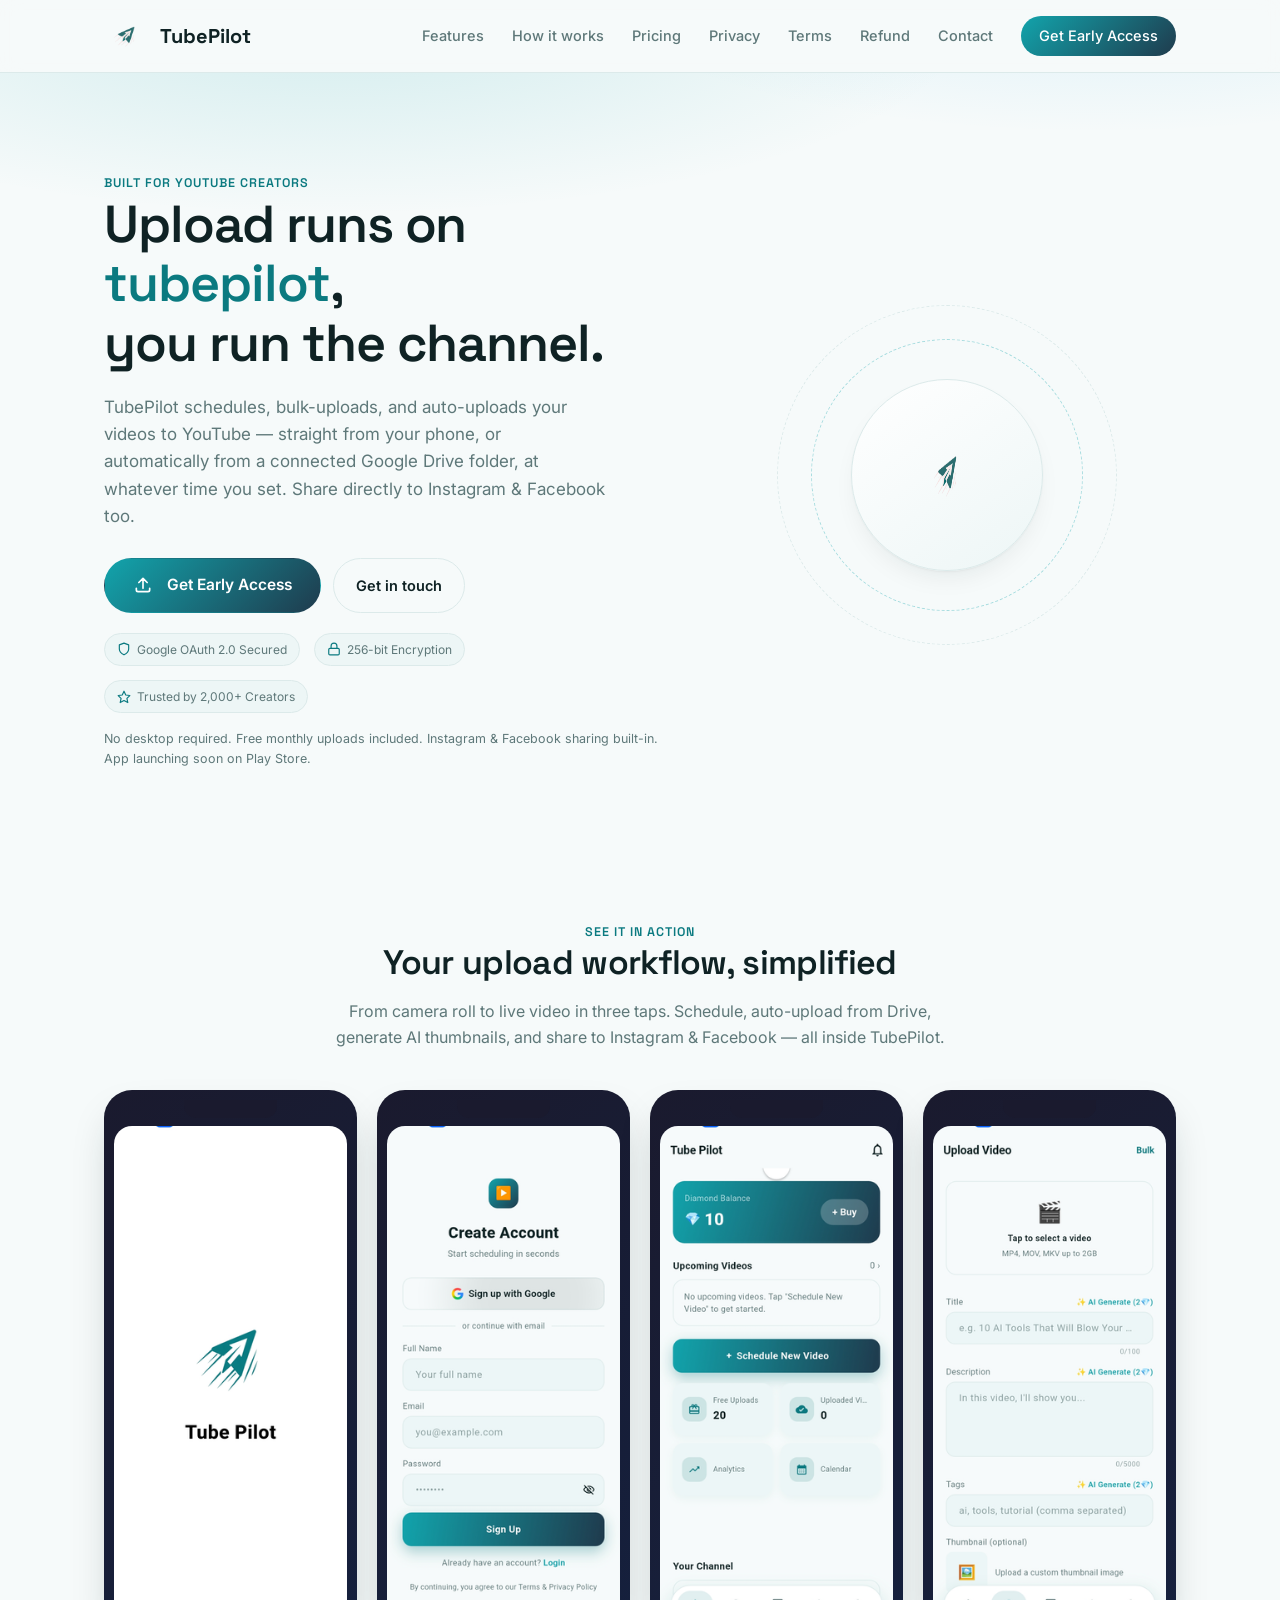
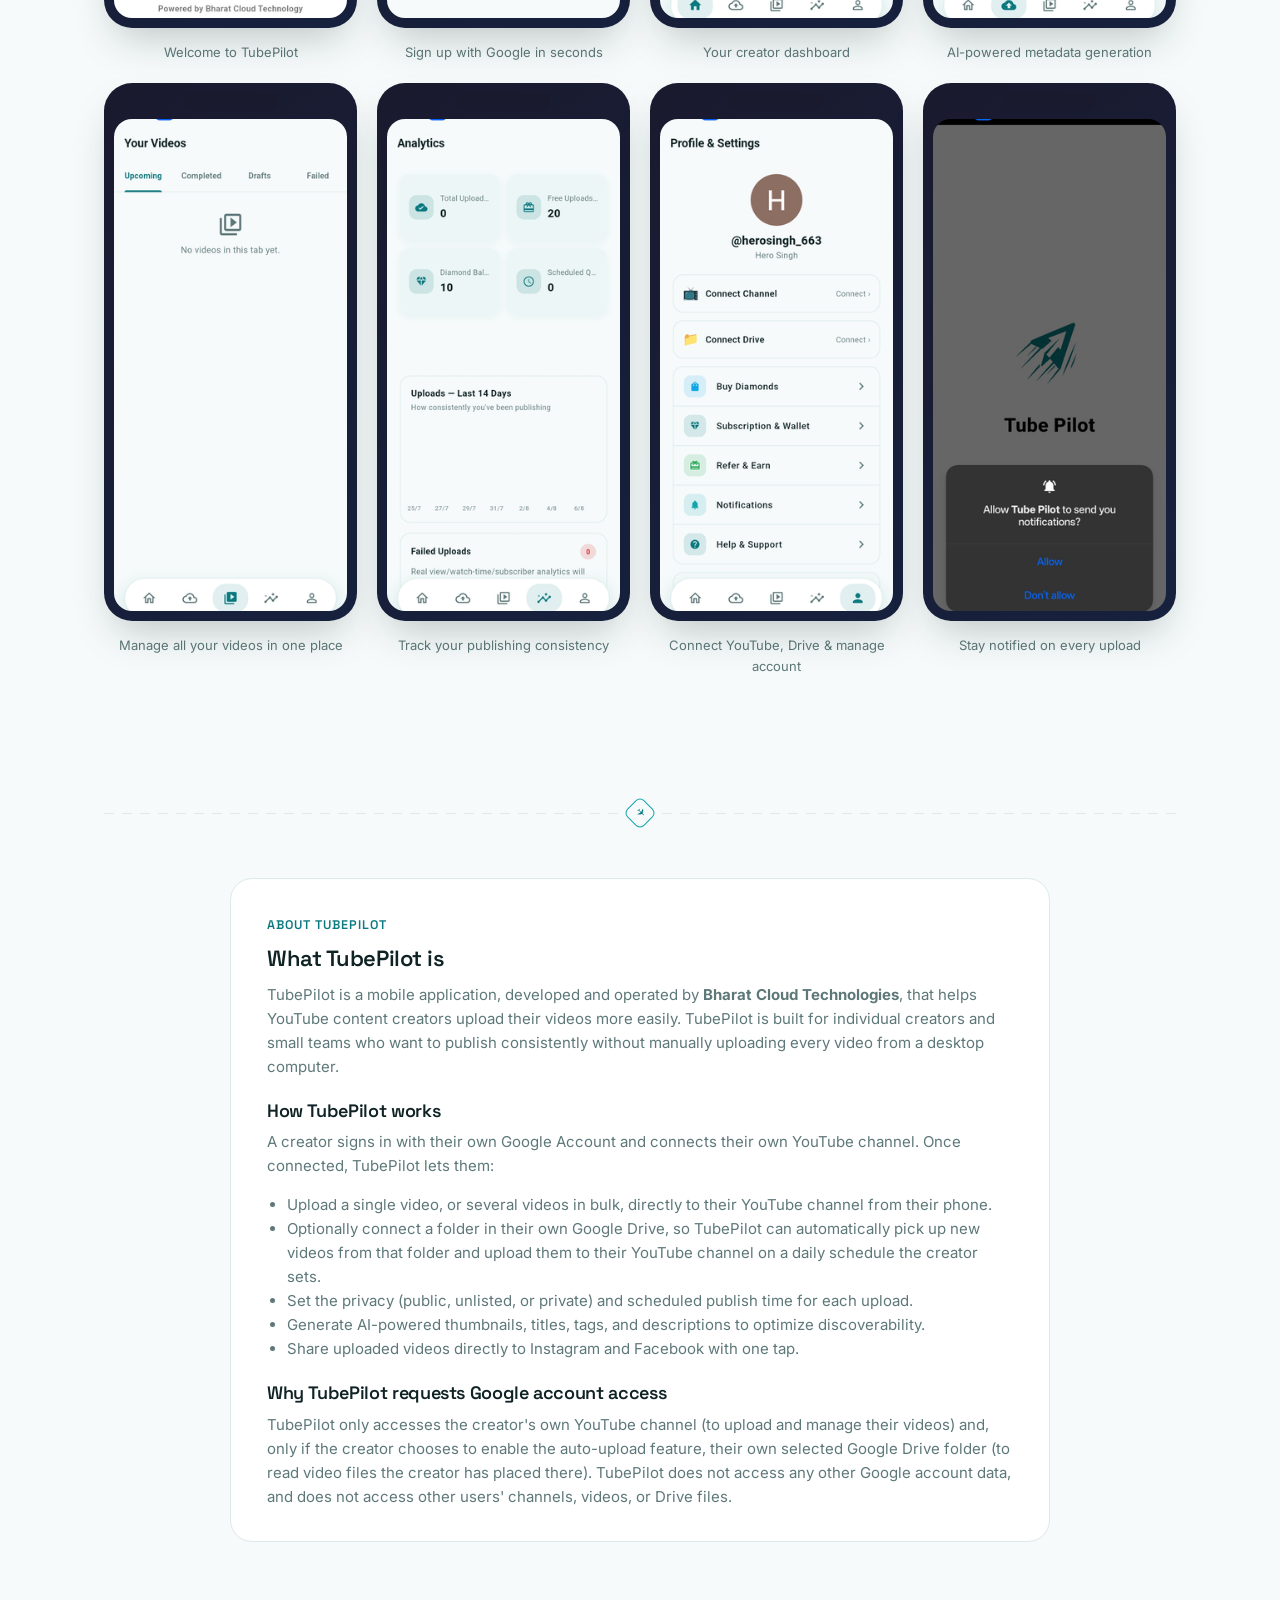
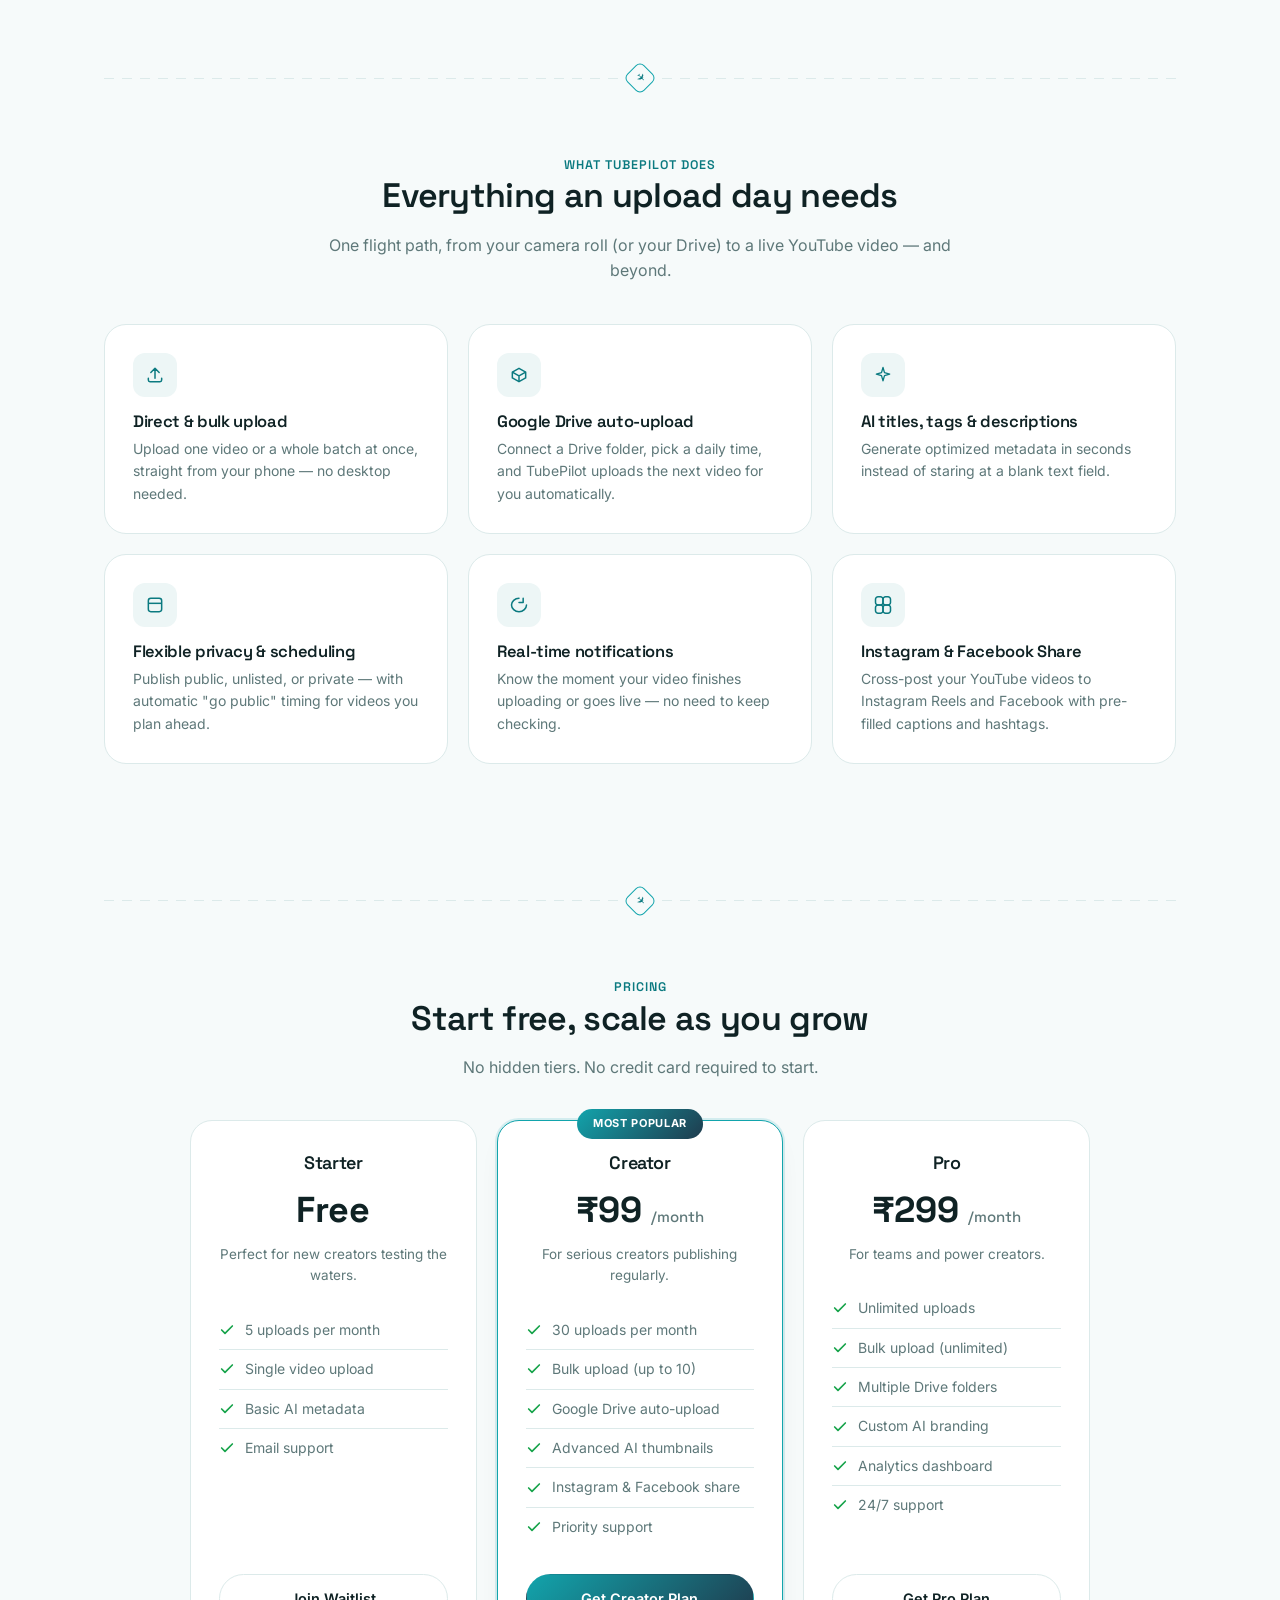
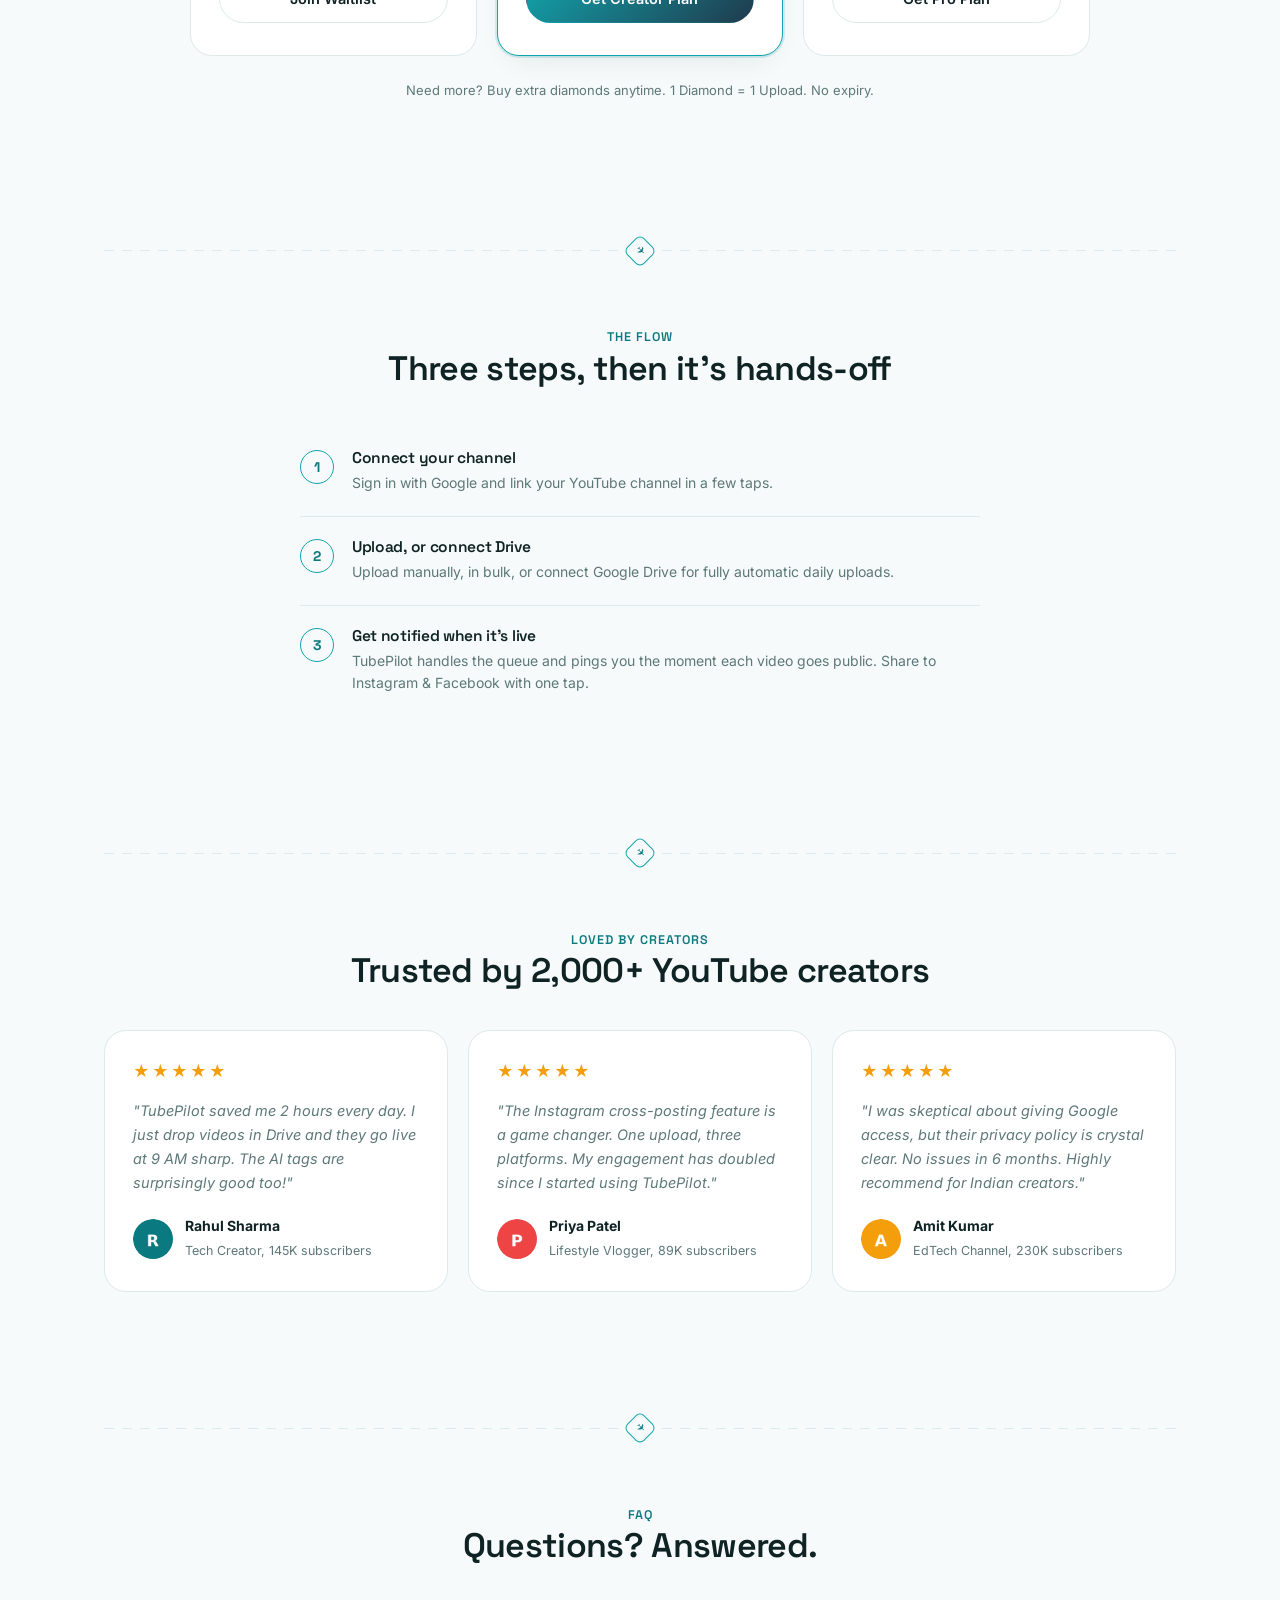
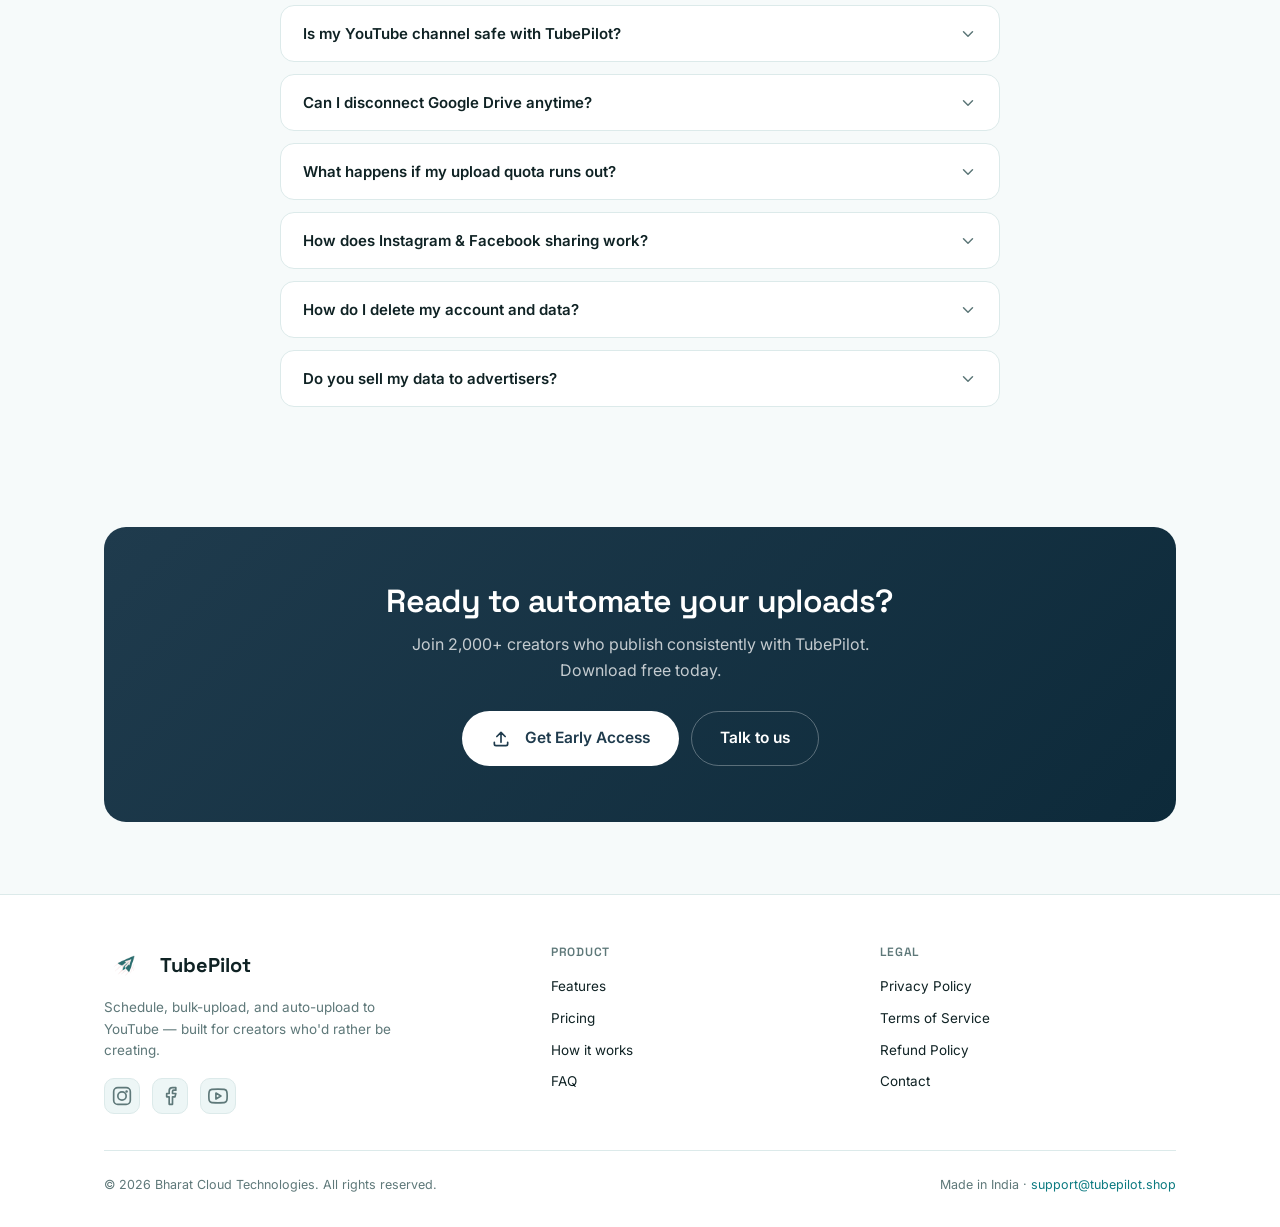
==== commit 51a0c806: "Update index.html" ====
--- a/index.html
+++ b/index.html
@@ -488,7 +488,7 @@
     </div>
     <div class="footer-bottom">
       <span>&copy; <span data-year>2026</span> Bharat Cloud Technologies. All rights reserved.</span>
-      <span>Made in India &middot; <a href="mailto:anikkesharwani37@gmail.com">anikkesharwani37@gmail.com</a></span>
+      <span>Made in India &middot; <a href="mailto:support@tubepilot.shop">support@tubepilot.shop</a></span>
     </div>
   </div>
 </footer>
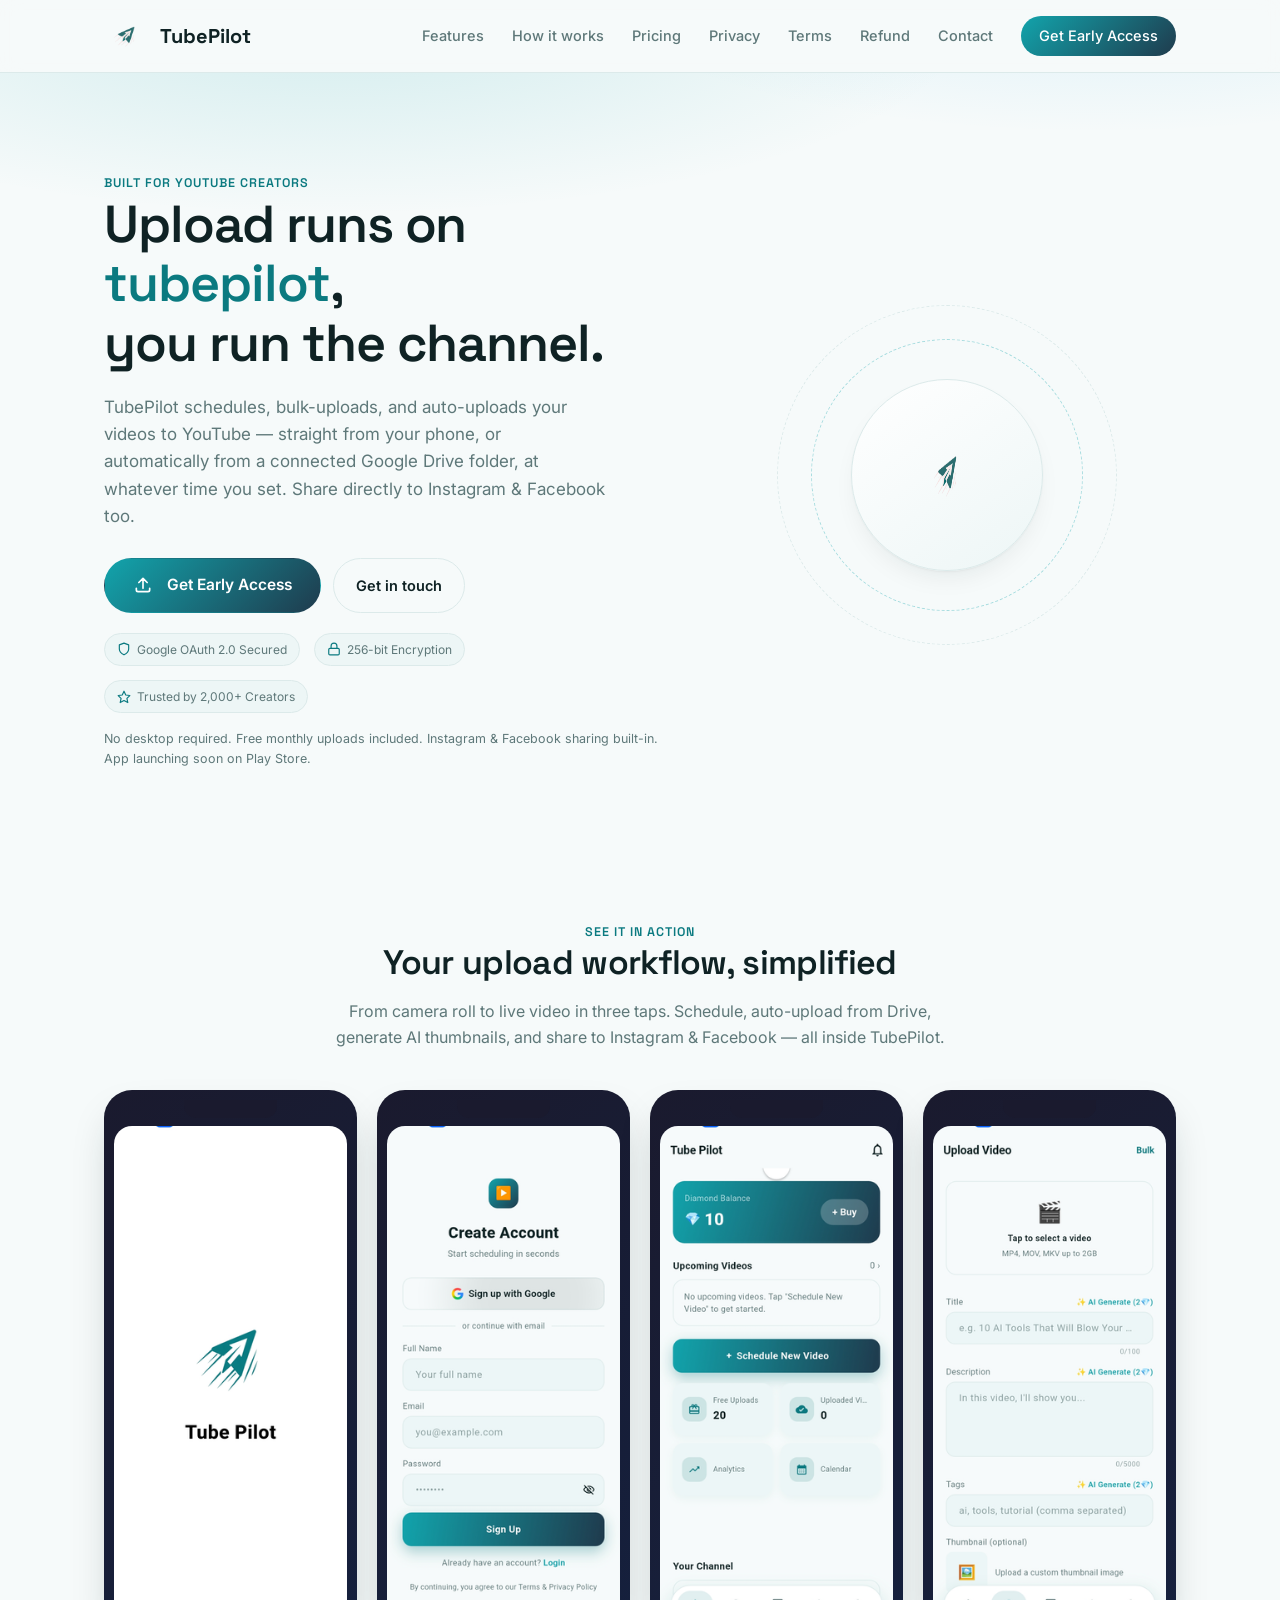
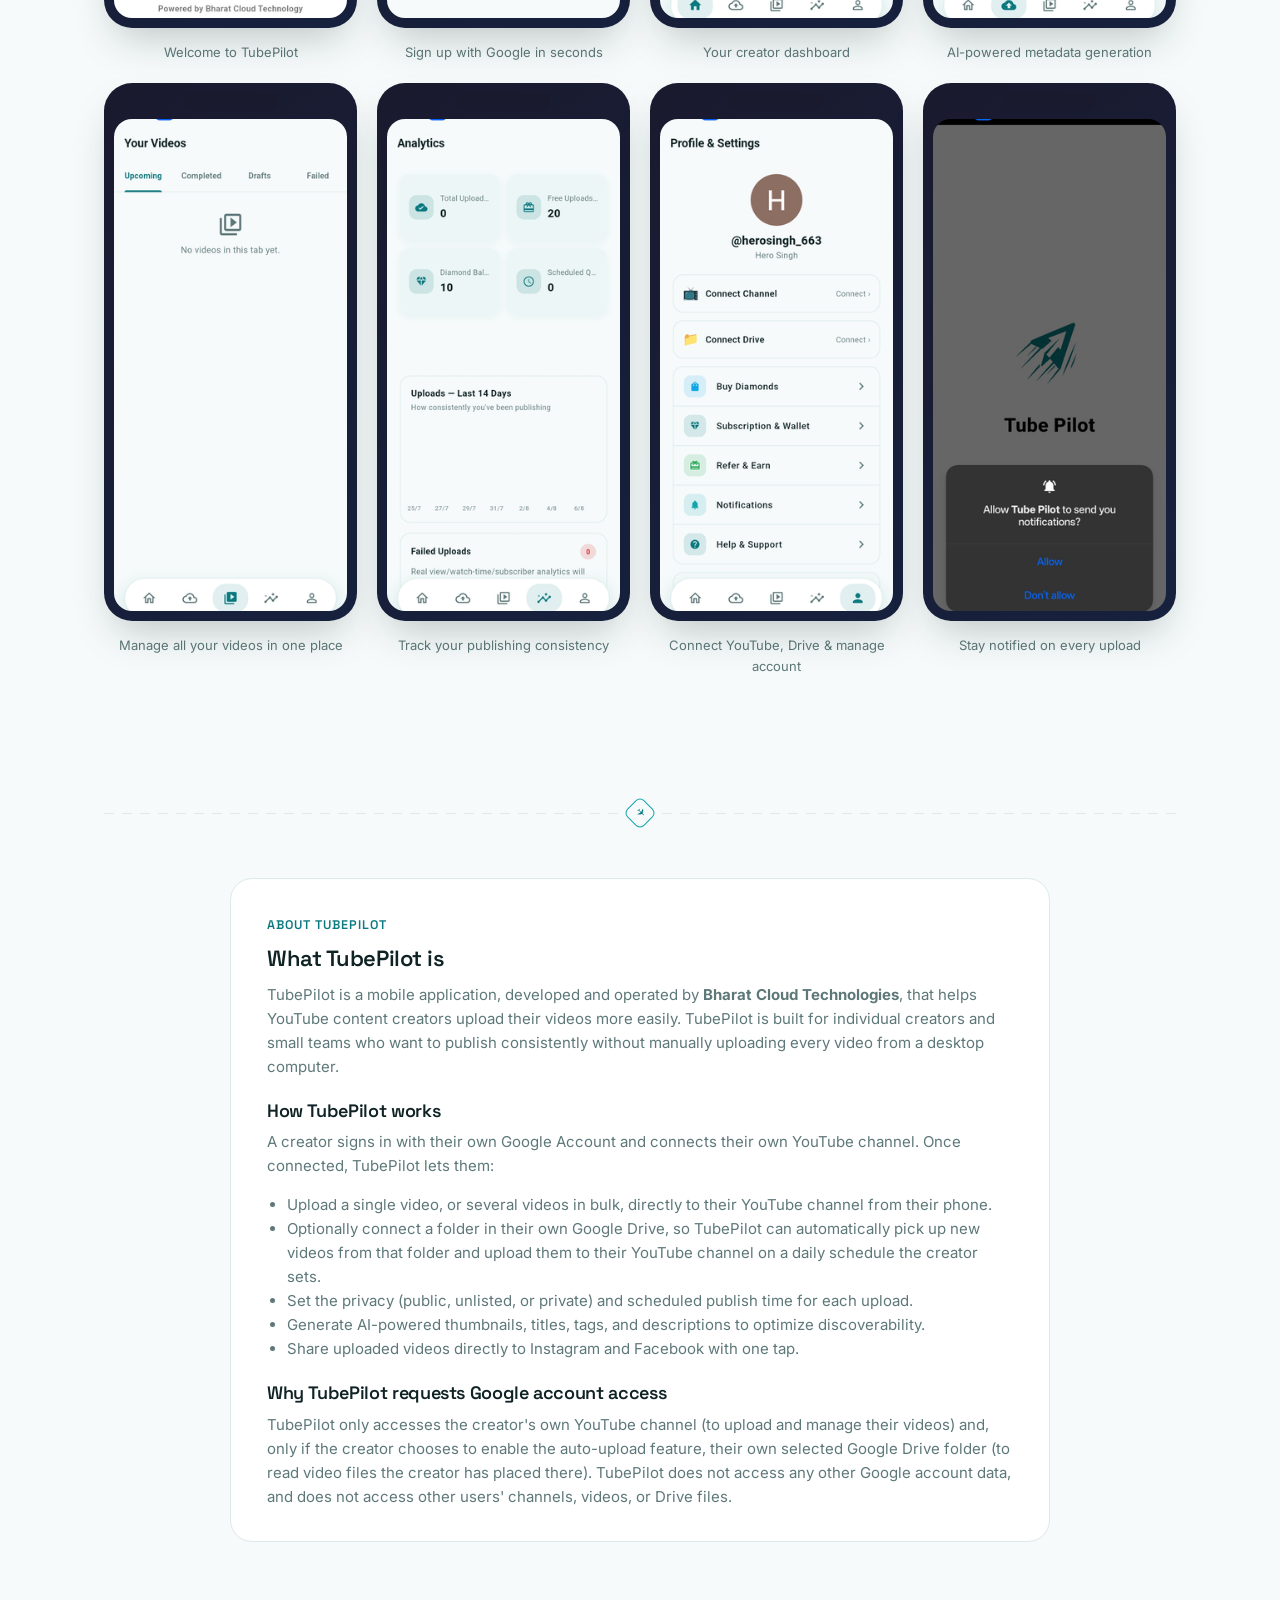
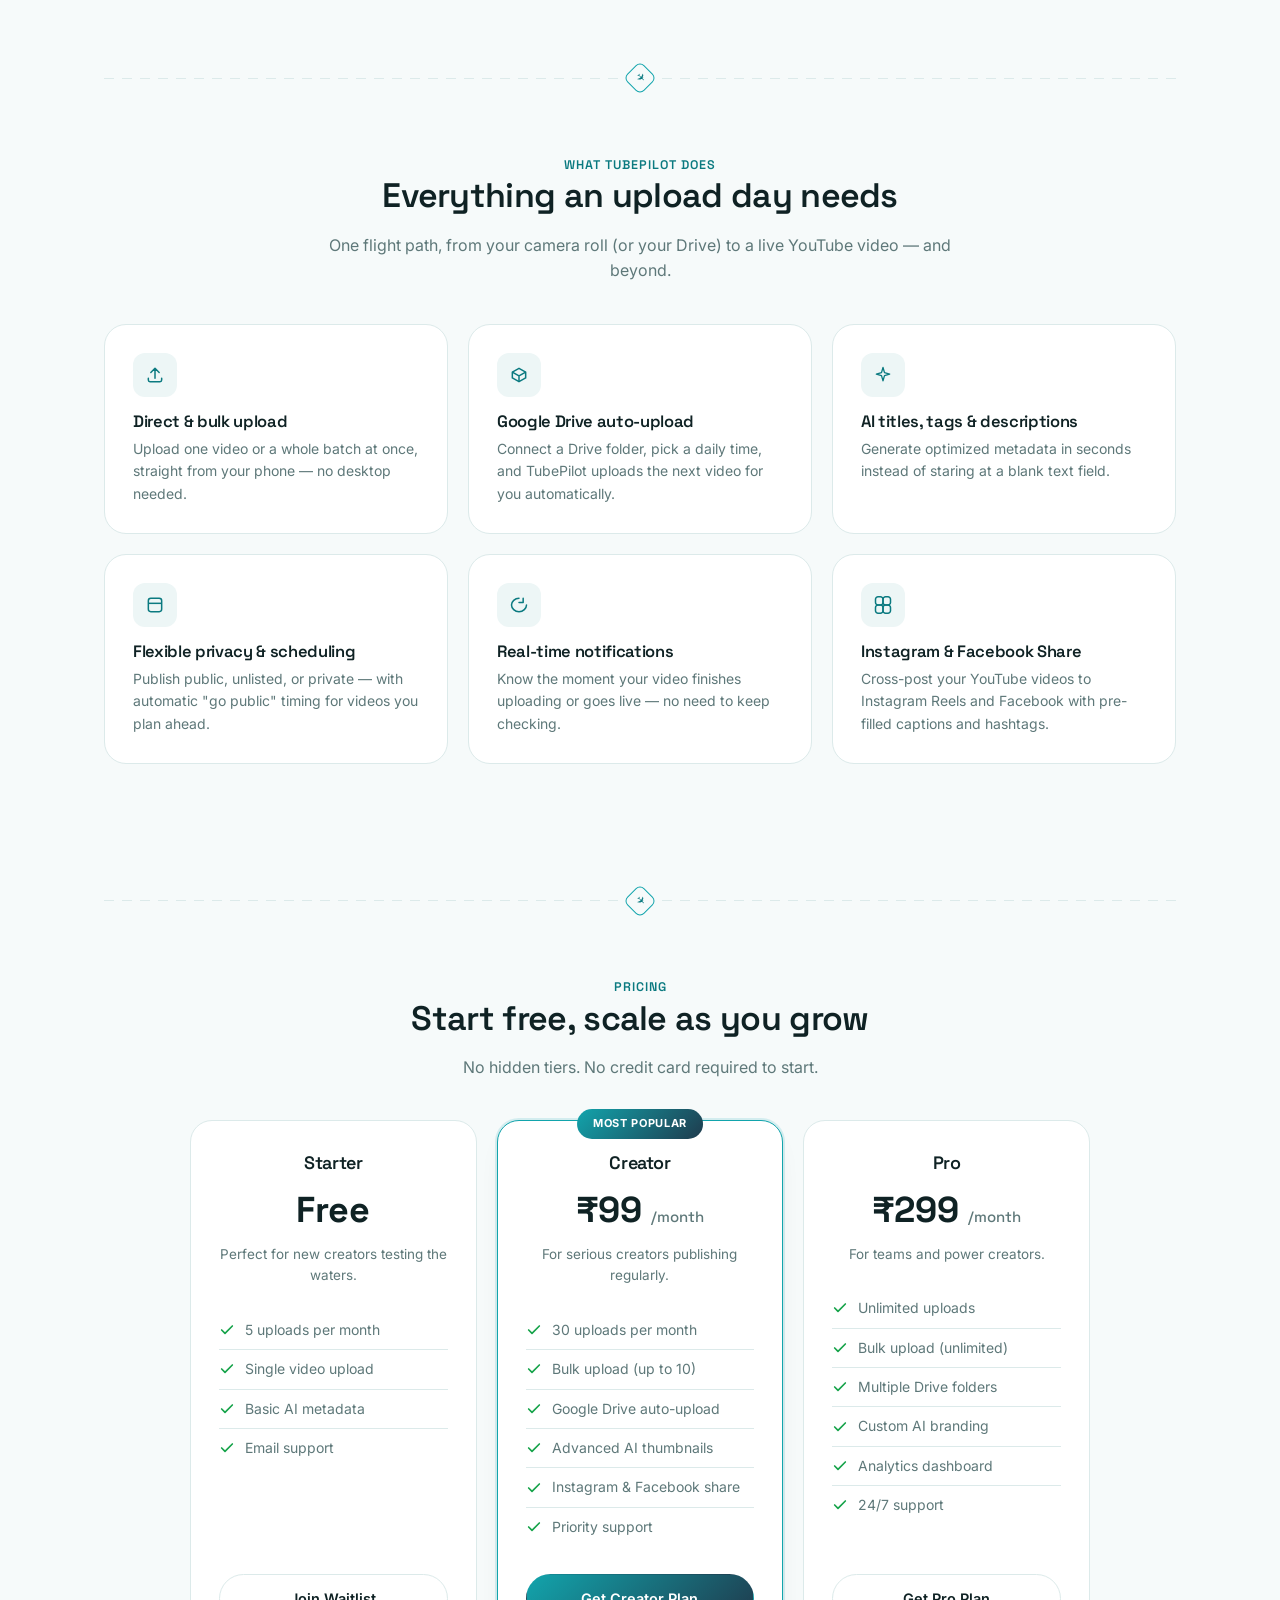
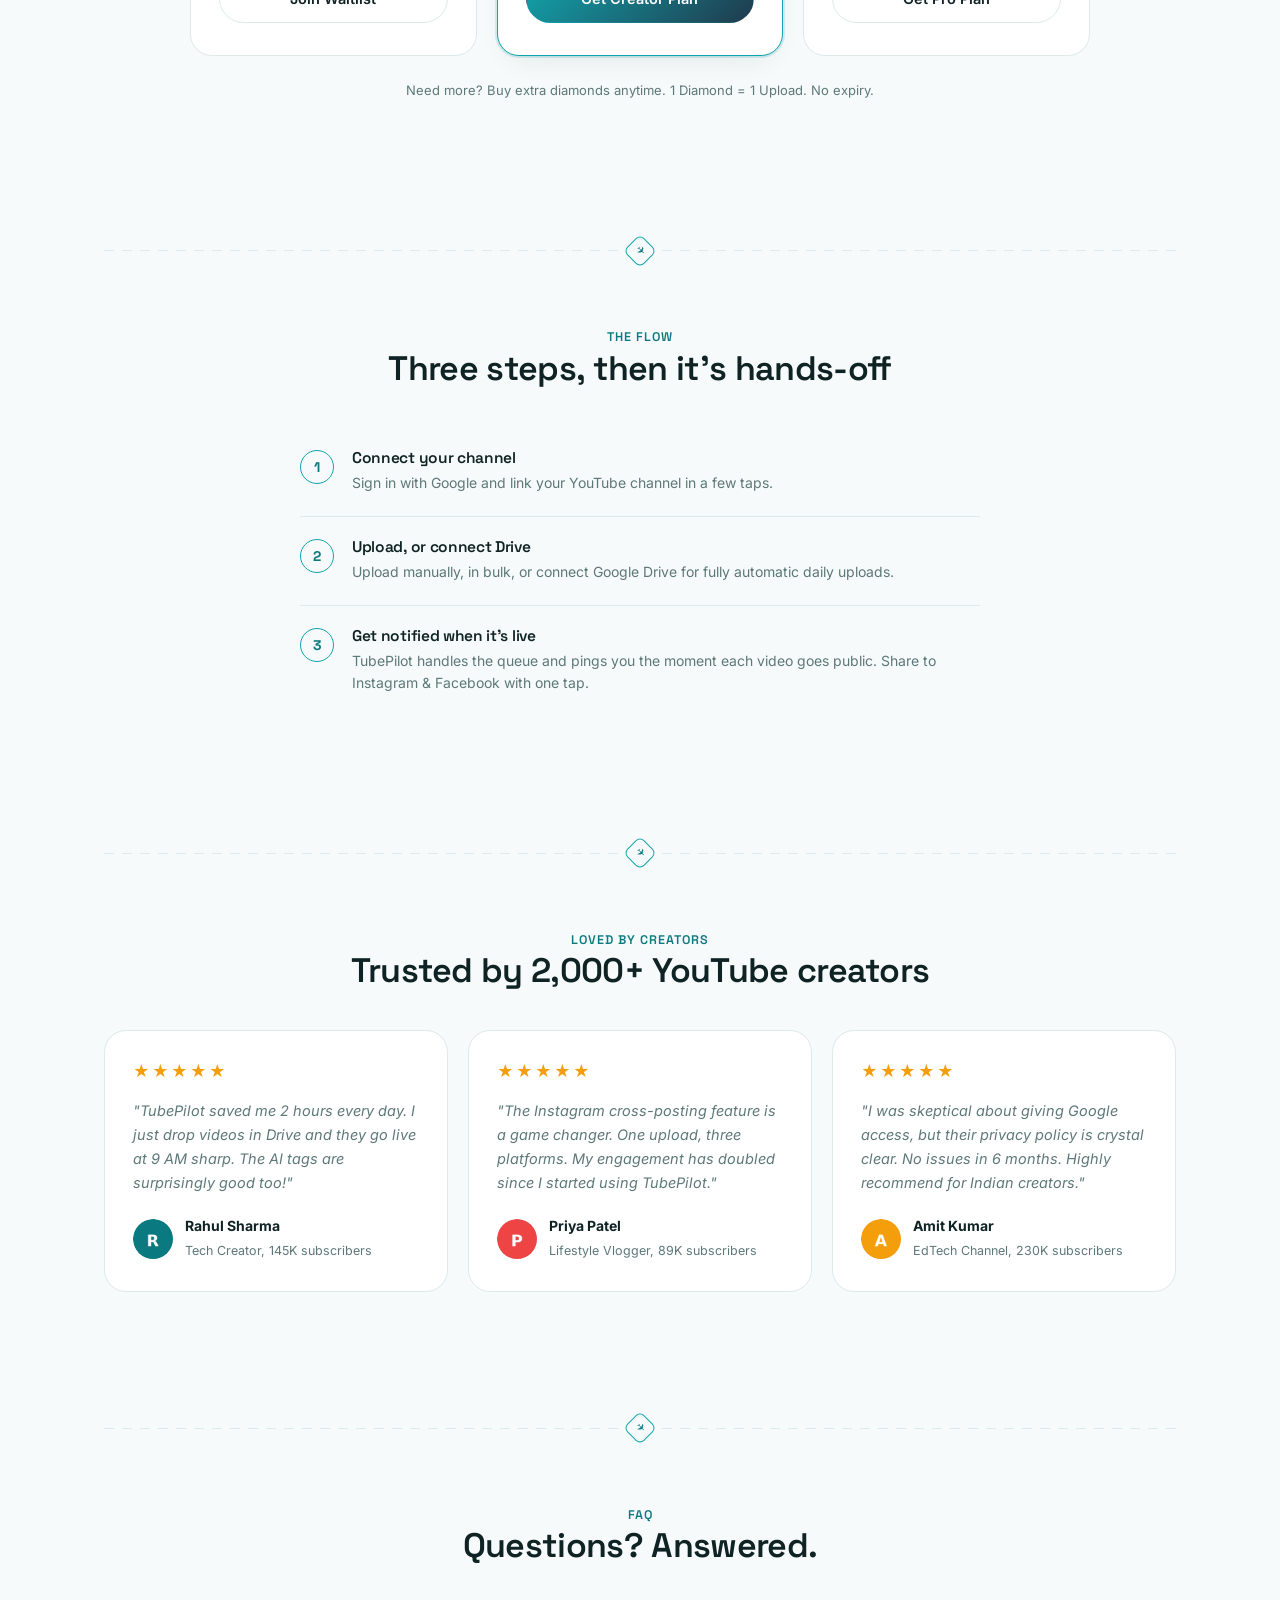
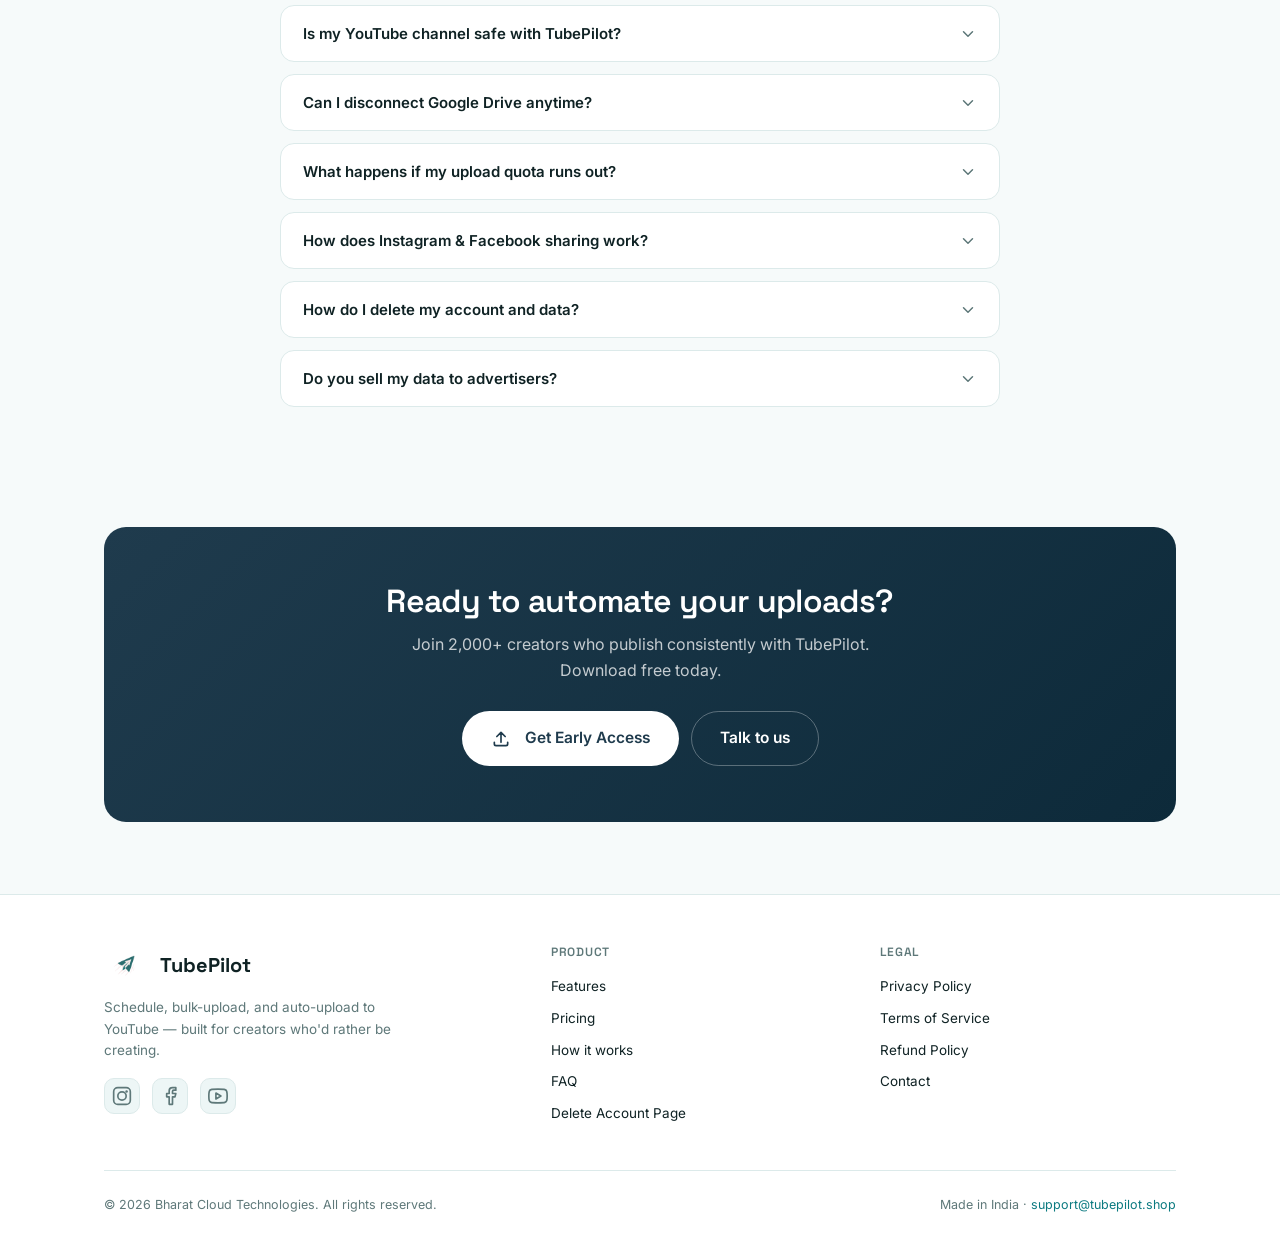
==== commit 062ec306: "Update index.html" ====
--- a/index.html
+++ b/index.html
@@ -477,6 +477,7 @@
         <a href="index.html#pricing">Pricing</a>
         <a href="index.html#how-it-works">How it works</a>
         <a href="index.html#faq">FAQ</a>
+        <a href="delete-account.html">Delete Account Page</a>
       </div>
       <div class="footer-col">
         <p class="label">Legal</p>
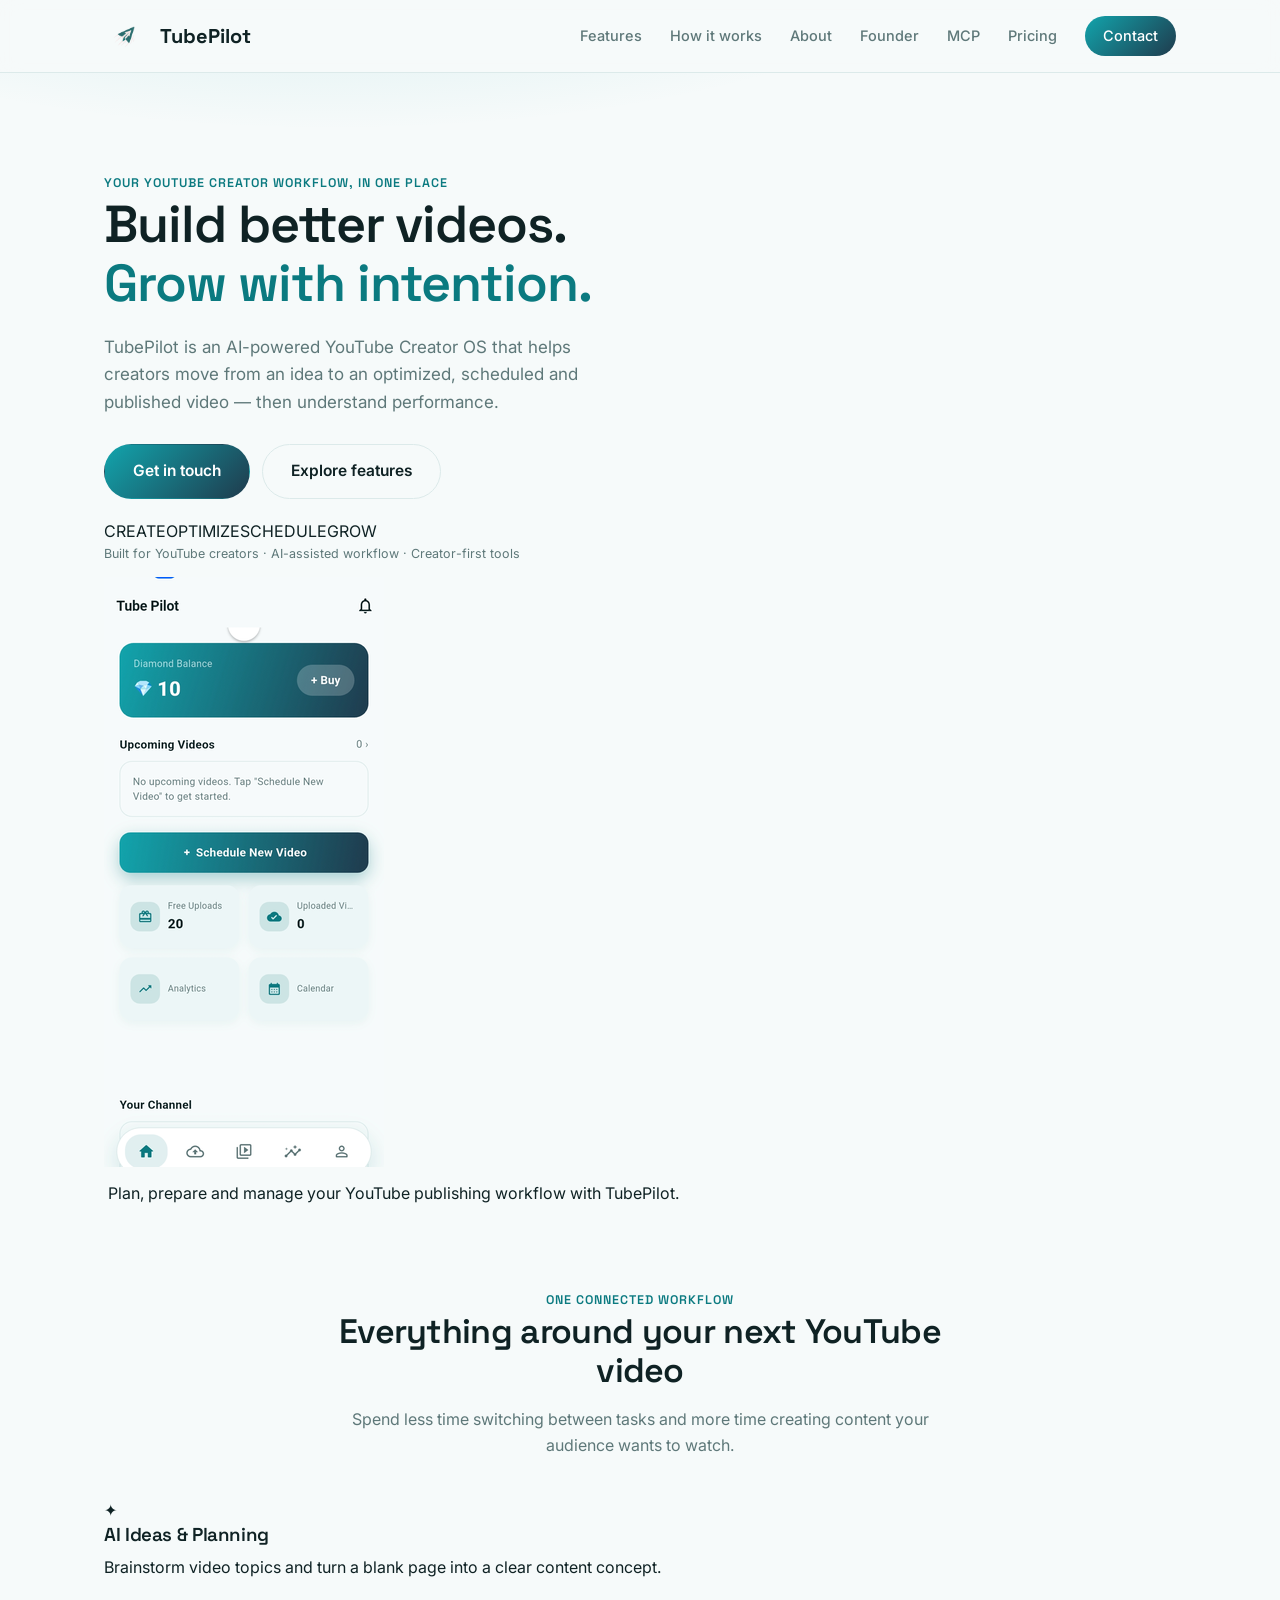
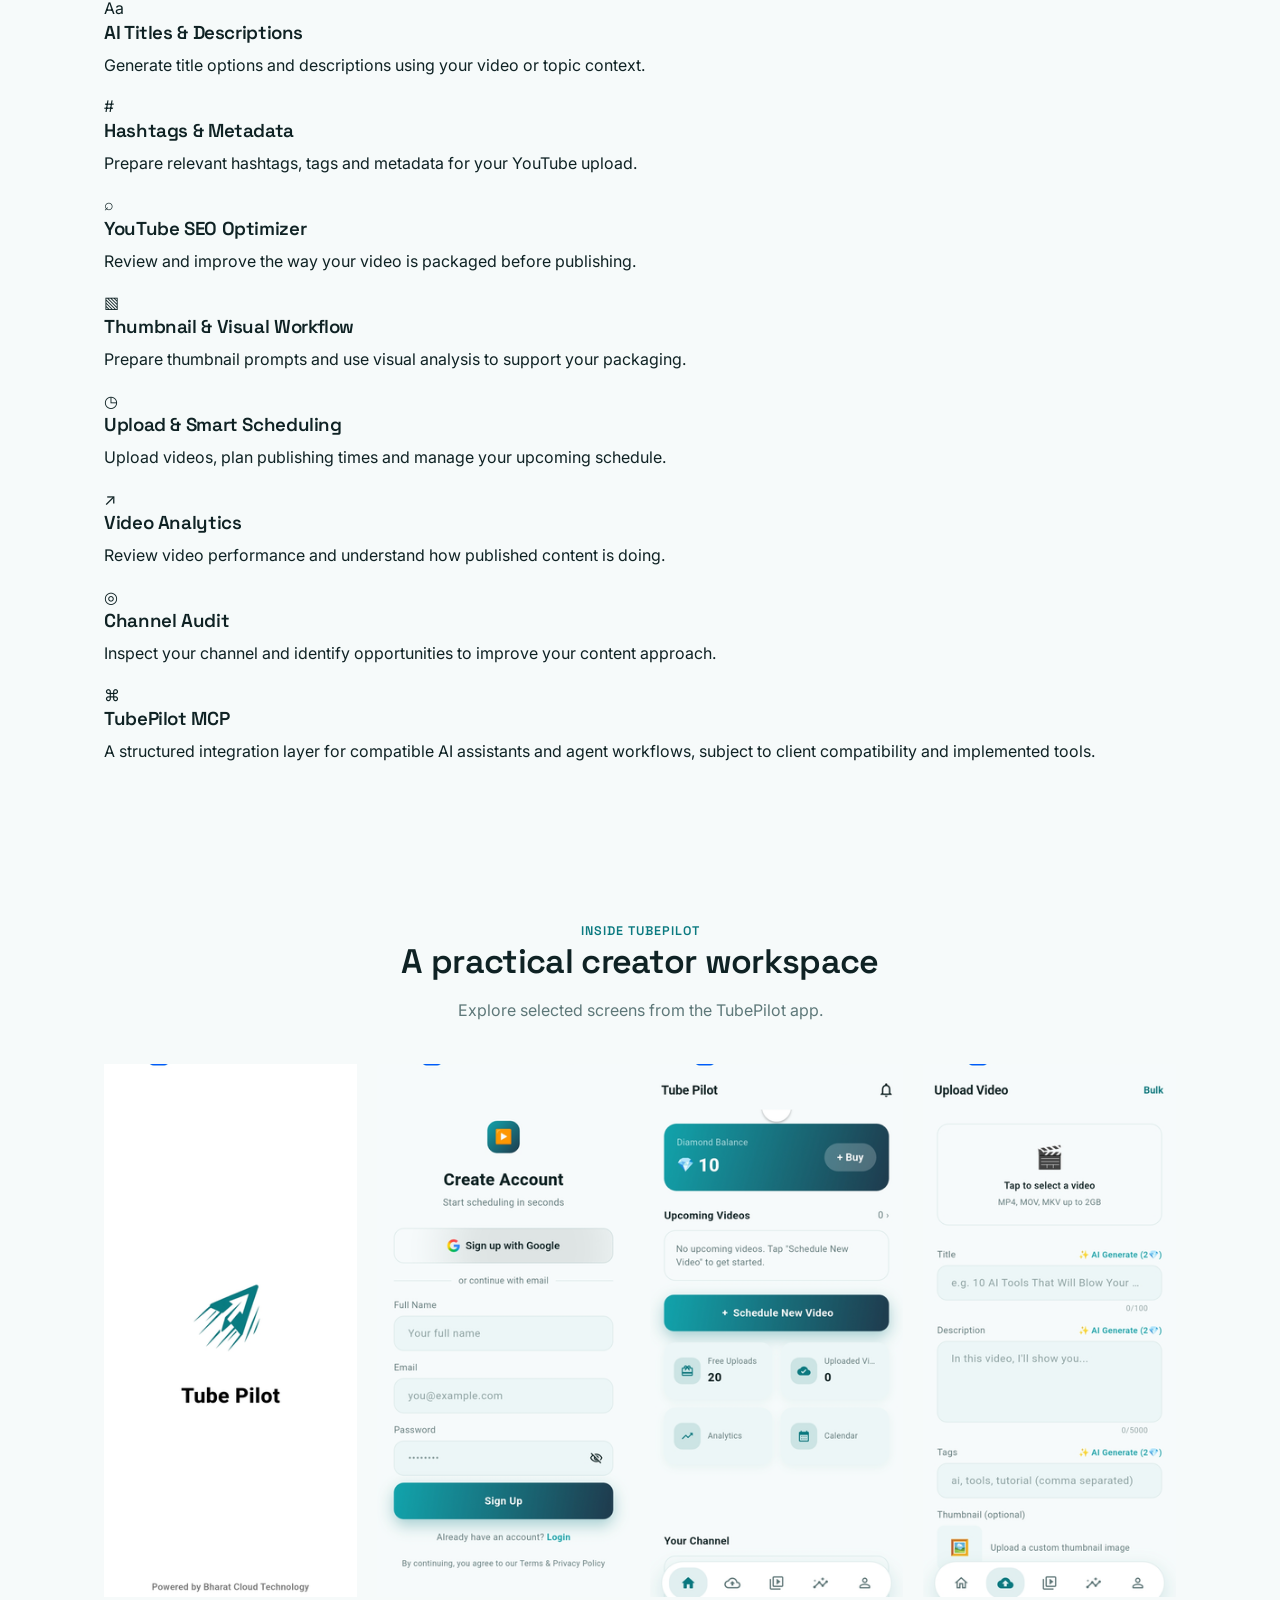
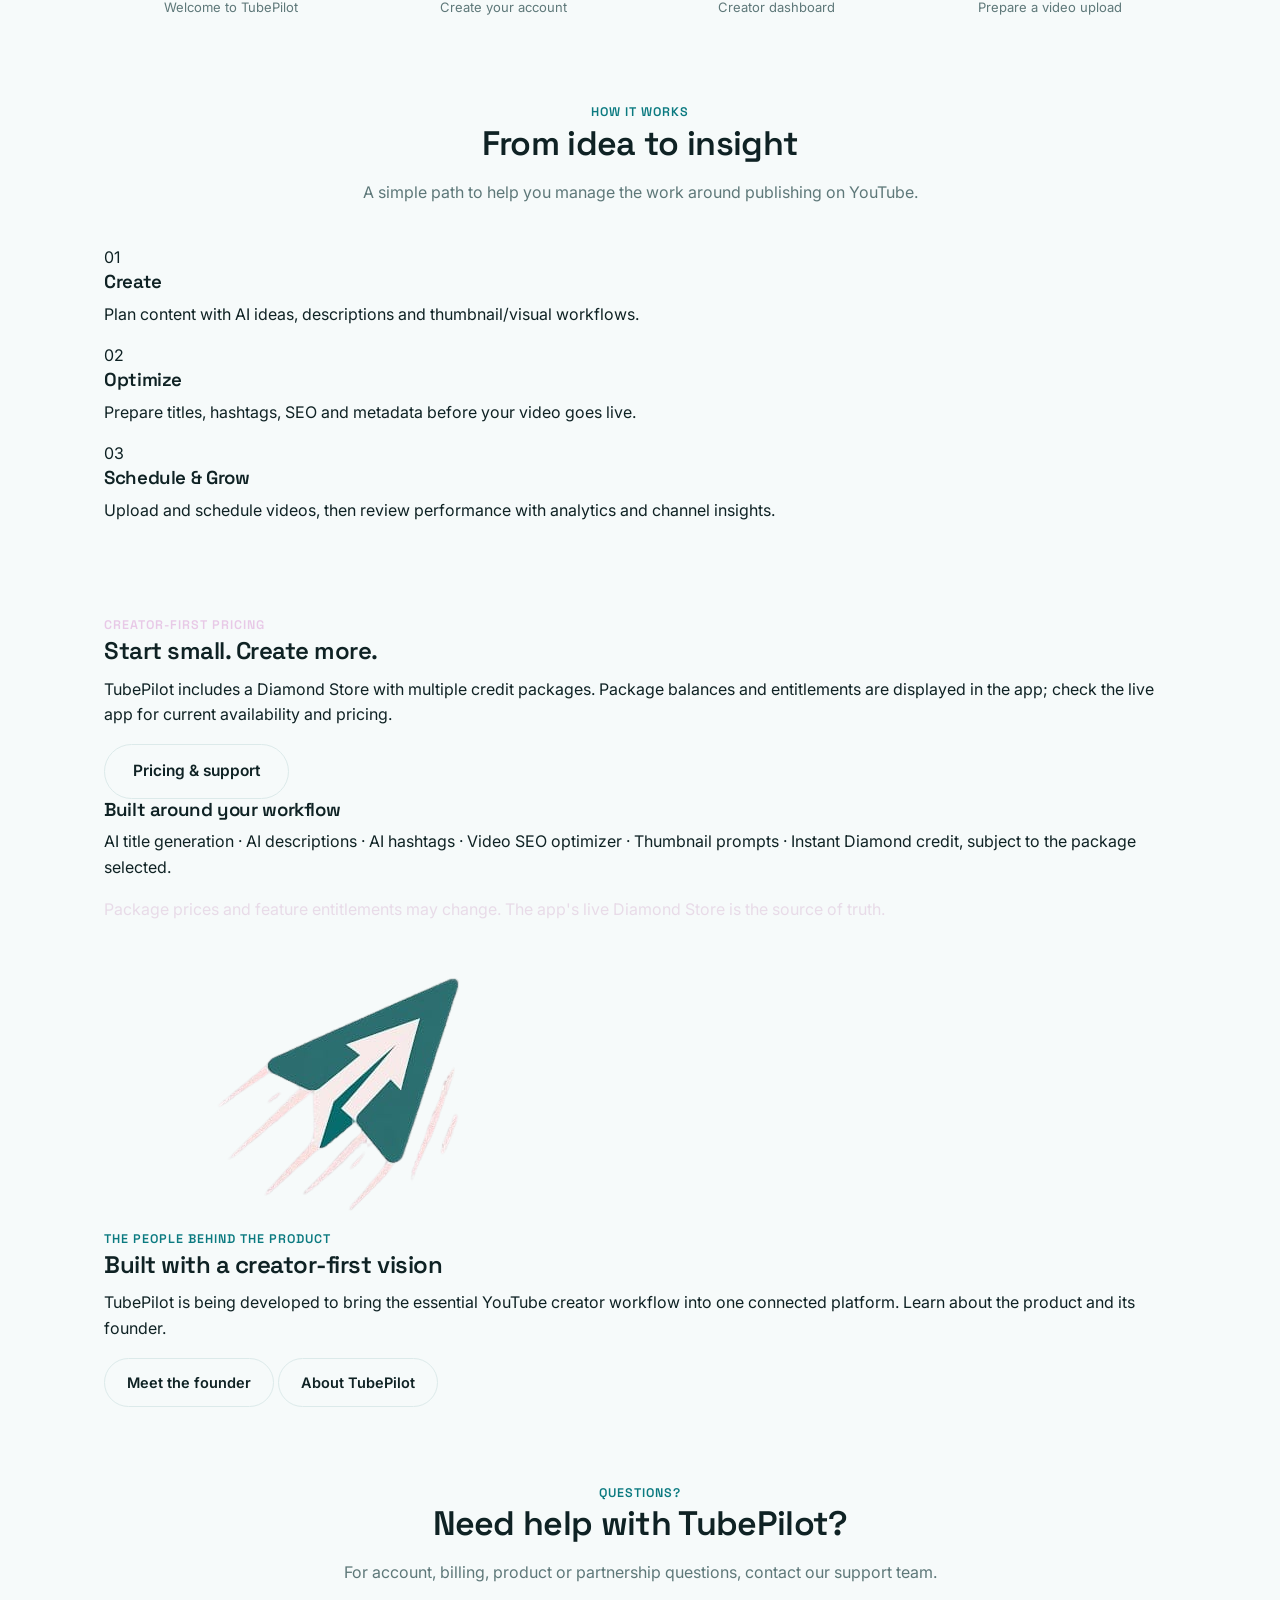
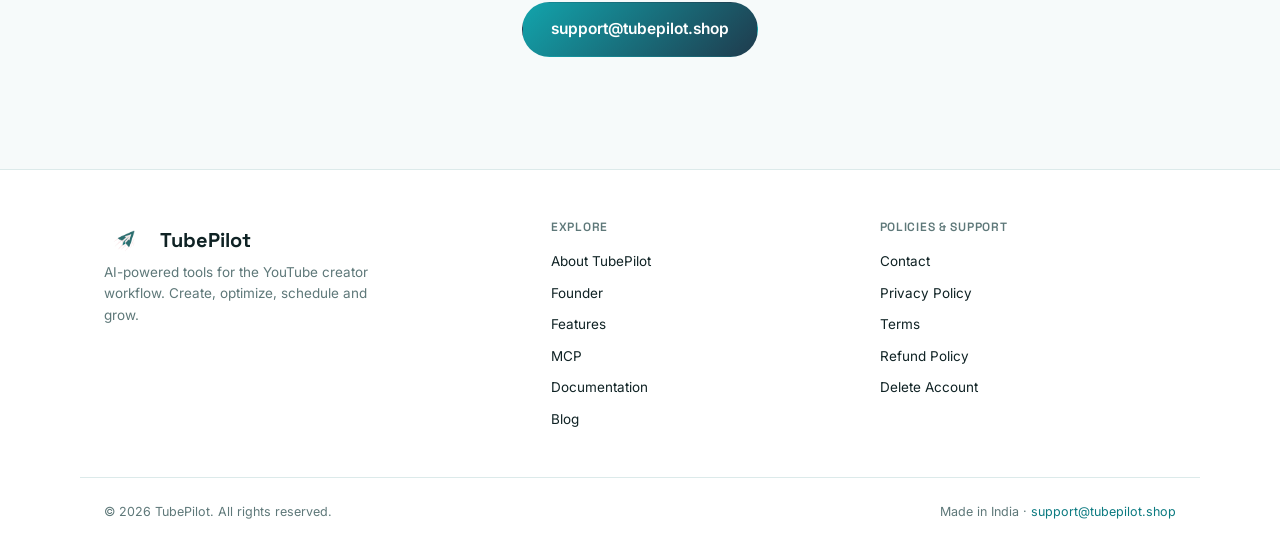
==== commit b2bd9f31: "Update index.html" ====
--- a/index.html
+++ b/index.html
@@ -1,503 +1,7 @@
-<!DOCTYPE html>
-<html lang="en">
-<head>
-<meta charset="UTF-8">
-<meta name="viewport" content="width=device-width, initial-scale=1.0">
-<title>TubePilot — Schedule & Auto-Upload YouTube Videos</title>
-<meta name="description" content="TubePilot lets creators schedule, bulk-upload, and auto-upload videos to YouTube from phone or Google Drive. AI thumbnails, tags, and flexible scheduling.">
-<link rel="icon" href="assets/icon.png">
-<meta name="google-site-verification" content="fHhXdql7-v3P8FRrwaG-wKR4Gc-cF6Lqqu93yOU4JS8">
-<meta property="og:title" content="TubePilot — YouTube Upload Automation for Creators">
-<meta property="og:description" content="Schedule, bulk-upload & auto-upload YouTube videos from your phone or Google Drive. AI thumbnails & tags included.">
-<meta property="og:type" content="website">
-<meta property="og:url" content="https://tubepilot.shop">
-<meta property="og:image" content="https://tubepilot.shop/assets/og-image.png">
-<meta name="twitter:card" content="summary_large_image">
-<link rel="preconnect" href="https://fonts.googleapis.com">
-<link rel="preconnect" href="https://fonts.gstatic.com" crossorigin>
-<link href="https://fonts.googleapis.com/css2?family=Space+Grotesk:wght@500;600;700&family=Inter:wght@400;500;600;700&display=swap" rel="stylesheet">
-<link rel="stylesheet" href="css/style.css">
-<base target="_blank">
-</head>
-<body>
-
-<header class="site-header">
-  <div class="container row">
-    <a class="brand" href="index.html">
-      <span class="mark">
-        <img src="assets/logo.png" alt="TubePilot logo">
-      </span>
-      TubePilot
-    </a>
-    <nav class="nav-links" id="nav-links">
-      <a href="index.html#features">Features</a>
-      <a href="index.html#how-it-works">How it works</a>
-      <a href="index.html#pricing">Pricing</a>
-      <a href="privacy.html">Privacy</a>
-      <a href="terms.html">Terms</a>
-      <a href="refund.html">Refund</a>
-      <a href="contact.html">Contact</a>
-      <a href="contact.html" class="nav-cta">Get Early Access</a>
-    </nav>
-    <button class="nav-toggle" aria-label="Toggle menu" aria-expanded="false" aria-controls="nav-links">
-      <span></span>
-    </button>
-  </div>
-</header>
-
-<main>
-  <!-- Hero -->
-  <section class="hero">
-    <div class="container hero-grid">
-      <div>
-        <span class="eyebrow">Built for YouTube creators</span>
-        <h1>Upload runs on <span class="accent">tubepilot</span>,<br>you run the channel.</h1>
-        <p class="lead">TubePilot schedules, bulk-uploads, and auto-uploads your videos to YouTube — straight from your phone, or automatically from a connected Google Drive folder, at whatever time you set. Share directly to Instagram & Facebook too.</p>
-
-        <div class="hero-cta">
-          <a class="btn btn-primary btn-lg" href="contact.html">
-            <svg width="20" height="20" viewBox="0 0 24 24" fill="none" style="margin-right:6px;"><path d="M12 4V16M12 4L7 9M12 4L17 9" stroke="currentColor" stroke-width="2" stroke-linecap="round" stroke-linejoin="round"/><path d="M4 16V18C4 19.1 4.9 20 6 20H18C19.1 20 20 19.1 20 18V16" stroke="currentColor" stroke-width="2" stroke-linecap="round"/></svg>
-            Get Early Access
-          </a>
-          <a class="btn btn-outline" href="contact.html">Get in touch</a>
-        </div>
-
-        <div class="trust-badges">
-          <span class="badge"><svg width="14" height="14" viewBox="0 0 24 24" fill="none"><path d="M12 22C12 22 20 18 20 12V5L12 2L4 5V12C4 18 12 22 12 22Z" stroke="currentColor" stroke-width="2" stroke-linejoin="round"/></svg> Google OAuth 2.0 Secured</span>
-          <span class="badge"><svg width="14" height="14" viewBox="0 0 24 24" fill="none"><rect x="3" y="11" width="18" height="11" rx="2" stroke="currentColor" stroke-width="2"/><path d="M7 11V7C7 4.2 9.2 2 12 2C14.8 2 17 4.2 17 7V11" stroke="currentColor" stroke-width="2"/></svg> 256-bit Encryption</span>
-          <span class="badge"><svg width="14" height="14" viewBox="0 0 24 24" fill="none"><path d="M12 2L15 8.5L22 9.5L17 14.5L18.5 21.5L12 18L5.5 21.5L7 14.5L2 9.5L9 8.5L12 2Z" stroke="currentColor" stroke-width="2" stroke-linejoin="round"/></svg> Trusted by 2,000+ Creators</span>
-        </div>
-
-        <p class="hero-note">No desktop required. Free monthly uploads included. Instagram & Facebook sharing built-in. App launching soon on Play Store.</p>
-      </div>
-      <div class="compass-wrap" aria-hidden="true">
-        <div class="compass">
-          <div class="ring"></div>
-          <div class="ring inner"></div>
-          <div class="core">
-            <img src="assets/logo.png" alt="TubePilot logo" style="width:48px;height:48px;">
-          </div>
-        </div>
-      </div>
-    </div>
-  </section>
-
-  <!-- App Screenshots -->
-  <section class="section section-screenshots" id="screenshots">
-    <div class="container">
-      <div class="section-head">
-        <span class="eyebrow">See it in action</span>
-        <h2>Your upload workflow, simplified</h2>
-        <p>From camera roll to live video in three taps. Schedule, auto-upload from Drive, generate AI thumbnails, and share to Instagram & Facebook — all inside TubePilot.</p>
-      </div>
-      <div class="screenshots-grid">
-        <div class="screenshot-card">
-          <div class="phone-frame">
-            <img src="assets/screenshot-1.png" alt="TubePilot splash screen with logo" loading="lazy">
-          </div>
-          <p class="screenshot-caption">Welcome to TubePilot</p>
-        </div>
-        <div class="screenshot-card">
-          <div class="phone-frame">
-            <img src="assets/screenshot-2.png" alt="TubePilot Google Sign-in and account creation" loading="lazy">
-          </div>
-          <p class="screenshot-caption">Sign up with Google in seconds</p>
-        </div>
-        <div class="screenshot-card">
-          <div class="phone-frame">
-            <img src="assets/screenshot-3.png" alt="TubePilot dashboard with diamond balance and schedule button" loading="lazy">
-          </div>
-          <p class="screenshot-caption">Your creator dashboard</p>
-        </div>
-        <div class="screenshot-card">
-          <div class="phone-frame">
-            <img src="assets/screenshot-4.png" alt="TubePilot upload screen with AI title, tags, and thumbnail generation" loading="lazy">
-          </div>
-          <p class="screenshot-caption">AI-powered metadata generation</p>
-        </div>
-        <div class="screenshot-card">
-          <div class="phone-frame">
-            <img src="assets/screenshot-bonus-2.png" alt="TubePilot video management with upcoming, completed, drafts, and failed tabs" loading="lazy">
-          </div>
-          <p class="screenshot-caption">Manage all your videos in one place</p>
-        </div>
-        <div class="screenshot-card">
-          <div class="phone-frame">
-            <img src="assets/screenshot-bonus-3.png" alt="TubePilot analytics dashboard showing upload stats and charts" loading="lazy">
-          </div>
-          <p class="screenshot-caption">Track your publishing consistency</p>
-        </div>
-        <div class="screenshot-card">
-          <div class="phone-frame">
-            <img src="assets/screenshot-bonus-4.png" alt="TubePilot profile screen with connect channel, connect drive, buy diamonds, and settings" loading="lazy">
-          </div>
-          <p class="screenshot-caption">Connect YouTube, Drive & manage account</p>
-        </div>
-        <div class="screenshot-card">
-          <div class="phone-frame">
-            <img src="assets/screenshot-bonus-1.png" alt="TubePilot notification permission request" loading="lazy">
-          </div>
-          <p class="screenshot-caption">Stay notified on every upload</p>
-        </div>
-      </div>
-    </div>
-  </section>
-
-  <div class="container"><div class="flight-divider"></div></div>
-
-  <!-- About -->
-  <section class="section" id="about" style="padding-top:0;">
-    <div class="container">
-      <div class="card" style="max-width:820px;margin:0 auto;padding:32px 36px;">
-        <span class="eyebrow">About TubePilot</span>
-        <h2 style="font-size:22px;margin-top:10px;">What TubePilot is</h2>
-        <p style="color:var(--text-dim);font-size:15px;">
-          TubePilot is a mobile application, developed and operated by <strong>Bharat Cloud Technologies</strong>,
-          that helps YouTube content creators upload their videos more easily. TubePilot is built for individual
-          creators and small teams who want to publish consistently without manually uploading every video from a
-          desktop computer.
-        </p>
-        <h2 style="font-size:18px;margin-top:22px;">How TubePilot works</h2>
-        <p style="color:var(--text-dim);font-size:15px;">
-          A creator signs in with their own Google Account and connects their own YouTube channel. Once connected,
-          TubePilot lets them:
-        </p>
-        <ul style="color:var(--text-dim);font-size:15px;padding-left:20px;margin:8px 0;">
-          <li>Upload a single video, or several videos in bulk, directly to their YouTube channel from their phone.</li>
-          <li>Optionally connect a folder in their own Google Drive, so TubePilot can automatically pick up new
-              videos from that folder and upload them to their YouTube channel on a daily schedule the creator sets.</li>
-          <li>Set the privacy (public, unlisted, or private) and scheduled publish time for each upload.</li>
-          <li>Generate AI-powered thumbnails, titles, tags, and descriptions to optimize discoverability.</li>
-          <li>Share uploaded videos directly to Instagram and Facebook with one tap.</li>
-        </ul>
-        <h2 style="font-size:18px;margin-top:22px;">Why TubePilot requests Google account access</h2>
-        <p style="color:var(--text-dim);font-size:15px;margin-bottom:0;">
-          TubePilot only accesses the creator's own YouTube channel (to upload and manage their videos) and, only if
-          the creator chooses to enable the auto-upload feature, their own selected Google Drive folder (to read
-          video files the creator has placed there). TubePilot does not access any other Google account data, and
-          does not access other users' channels, videos, or Drive files.
-        </p>
-      </div>
-    </div>
-  </section>
-
-  <div class="container"><div class="flight-divider"></div></div>
-
-  <!-- Features -->
-  <section class="section" id="features">
-    <div class="container">
-      <div class="section-head">
-        <span class="eyebrow">What TubePilot does</span>
-        <h2>Everything an upload day needs</h2>
-        <p>One flight path, from your camera roll (or your Drive) to a live YouTube video — and beyond.</p>
-      </div>
-      <div class="grid cols-3">
-        <div class="card feature-card">
-          <div class="icon"><svg width="20" height="20" viewBox="0 0 24 24" fill="none"><path d="M12 4V16M12 4L7 9M12 4L17 9" stroke="currentColor" stroke-width="1.8" stroke-linecap="round" stroke-linejoin="round"/><path d="M4 16V18C4 19.1 4.9 20 6 20H18C19.1 20 20 19.1 20 18V16" stroke="currentColor" stroke-width="1.8" stroke-linecap="round"/></svg></div>
-          <h3>Direct &amp; bulk upload</h3>
-          <p>Upload one video or a whole batch at once, straight from your phone — no desktop needed.</p>
-        </div>
-        <div class="card feature-card">
-          <div class="icon"><svg width="20" height="20" viewBox="0 0 24 24" fill="none"><path d="M12 4L20 8.5V15.5L12 20L4 15.5V8.5L12 4Z" stroke="currentColor" stroke-width="1.8" stroke-linejoin="round"/><path d="M12 20V13M12 13L4 8.5M12 13L20 8.5" stroke="currentColor" stroke-width="1.8" stroke-linejoin="round"/></svg></div>
-          <h3>Google Drive auto-upload</h3>
-          <p>Connect a Drive folder, pick a daily time, and TubePilot uploads the next video for you automatically.</p>
-        </div>
-        <div class="card feature-card">
-          <div class="icon"><svg width="20" height="20" viewBox="0 0 24 24" fill="none"><path d="M12 3L13.8 9.2L20 11L13.8 12.8L12 19L10.2 12.8L4 11L10.2 9.2L12 3Z" stroke="currentColor" stroke-width="1.6" stroke-linejoin="round"/></svg></div>
-          <h3>AI titles, tags &amp; descriptions</h3>
-          <p>Generate optimized metadata in seconds instead of staring at a blank text field.</p>
-        </div>
-        <div class="card feature-card">
-          <div class="icon"><svg width="20" height="20" viewBox="0 0 24 24" fill="none"><rect x="4" y="4" width="16" height="16" rx="3" stroke="currentColor" stroke-width="1.8"/><path d="M4 10H20" stroke="currentColor" stroke-width="1.8"/></svg></div>
-          <h3>Flexible privacy &amp; scheduling</h3>
-          <p>Publish public, unlisted, or private — with automatic "go public" timing for videos you plan ahead.</p>
-        </div>
-        <div class="card feature-card">
-          <div class="icon"><svg width="20" height="20" viewBox="0 0 24 24" fill="none"><path d="M12 4C7 4 3 8 3 12C3 16 7 20 12 20C17 20 21 16 21 12" stroke="currentColor" stroke-width="1.8" stroke-linecap="round"/><path d="M17 4V9H12" stroke="currentColor" stroke-width="1.8" stroke-linecap="round" stroke-linejoin="round"/></svg></div>
-          <h3>Real-time notifications</h3>
-          <p>Know the moment your video finishes uploading or goes live — no need to keep checking.</p>
-        </div>
-        <div class="card feature-card">
-          <div class="icon"><svg width="20" height="20" viewBox="0 0 24 24" fill="none"><path d="M18 2H15C13.5 2 12 3.5 12 5V9C12 10.5 13.5 12 15 12H18C19.5 12 21 10.5 21 9V5C21 3.5 19.5 2 18 2Z" stroke="currentColor" stroke-width="1.8" stroke-linejoin="round"/><path d="M9 12H6C4.5 12 3 10.5 3 9V5C3 3.5 4.5 2 6 2H9C10.5 2 12 3.5 12 5V9C12 10.5 10.5 12 9 12Z" stroke="currentColor" stroke-width="1.8" stroke-linejoin="round"/><path d="M9 22H6C4.5 22 3 20.5 3 19V15C3 13.5 4.5 12 6 12H9C10.5 12 12 13.5 12 15V19C12 20.5 10.5 22 9 22Z" stroke="currentColor" stroke-width="1.8" stroke-linejoin="round"/><path d="M18 22H15C13.5 22 12 20.5 12 19V15C12 13.5 13.5 12 15 12H18C19.5 12 21 13.5 21 15V19C21 20.5 19.5 22 18 22Z" stroke="currentColor" stroke-width="1.8" stroke-linejoin="round"/></svg></div>
-          <h3>Instagram &amp; Facebook Share</h3>
-          <p>Cross-post your YouTube videos to Instagram Reels and Facebook with pre-filled captions and hashtags.</p>
-        </div>
-      </div>
-    </div>
-  </section>
-
-  <div class="container"><div class="flight-divider"></div></div>
-
-  <!-- Pricing -->
-  <section class="section" id="pricing">
-    <div class="container">
-      <div class="section-head">
-        <span class="eyebrow">Pricing</span>
-        <h2>Start free, scale as you grow</h2>
-        <p>No hidden tiers. No credit card required to start.</p>
-      </div>
-      <div class="pricing-grid">
-        <div class="pricing-card">
-          <div class="pricing-header">
-            <h3>Starter</h3>
-            <div class="price">Free</div>
-            <p>Perfect for new creators testing the waters.</p>
-          </div>
-          <ul class="pricing-features">
-            <li><svg width="16" height="16" viewBox="0 0 24 24" fill="none"><path d="M20 6L9 17L4 12" stroke="var(--green)" stroke-width="2.5" stroke-linecap="round" stroke-linejoin="round"/></svg> 5 uploads per month</li>
-            <li><svg width="16" height="16" viewBox="0 0 24 24" fill="none"><path d="M20 6L9 17L4 12" stroke="var(--green)" stroke-width="2.5" stroke-linecap="round" stroke-linejoin="round"/></svg> Single video upload</li>
-            <li><svg width="16" height="16" viewBox="0 0 24 24" fill="none"><path d="M20 6L9 17L4 12" stroke="var(--green)" stroke-width="2.5" stroke-linecap="round" stroke-linejoin="round"/></svg> Basic AI metadata</li>
-            <li><svg width="16" height="16" viewBox="0 0 24 24" fill="none"><path d="M20 6L9 17L4 12" stroke="var(--green)" stroke-width="2.5" stroke-linecap="round" stroke-linejoin="round"/></svg> Email support</li>
-          </ul>
-          <a href="contact.html" class="btn btn-outline">Join Waitlist</a>
-        </div>
-        <div class="pricing-card popular">
-          <div class="popular-badge">Most Popular</div>
-          <div class="pricing-header">
-            <h3>Creator</h3>
-            <div class="price">₹99 <span>/month</span></div>
-            <p>For serious creators publishing regularly.</p>
-          </div>
-          <ul class="pricing-features">
-            <li><svg width="16" height="16" viewBox="0 0 24 24" fill="none"><path d="M20 6L9 17L4 12" stroke="var(--green)" stroke-width="2.5" stroke-linecap="round" stroke-linejoin="round"/></svg> 30 uploads per month</li>
-            <li><svg width="16" height="16" viewBox="0 0 24 24" fill="none"><path d="M20 6L9 17L4 12" stroke="var(--green)" stroke-width="2.5" stroke-linecap="round" stroke-linejoin="round"/></svg> Bulk upload (up to 10)</li>
-            <li><svg width="16" height="16" viewBox="0 0 24 24" fill="none"><path d="M20 6L9 17L4 12" stroke="var(--green)" stroke-width="2.5" stroke-linecap="round" stroke-linejoin="round"/></svg> Google Drive auto-upload</li>
-            <li><svg width="16" height="16" viewBox="0 0 24 24" fill="none"><path d="M20 6L9 17L4 12" stroke="var(--green)" stroke-width="2.5" stroke-linecap="round" stroke-linejoin="round"/></svg> Advanced AI thumbnails</li>
-            <li><svg width="16" height="16" viewBox="0 0 24 24" fill="none"><path d="M20 6L9 17L4 12" stroke="var(--green)" stroke-width="2.5" stroke-linecap="round" stroke-linejoin="round"/></svg> Instagram &amp; Facebook share</li>
-            <li><svg width="16" height="16" viewBox="0 0 24 24" fill="none"><path d="M20 6L9 17L4 12" stroke="var(--green)" stroke-width="2.5" stroke-linecap="round" stroke-linejoin="round"/></svg> Priority support</li>
-          </ul>
-          <a href="contact.html" class="btn btn-primary">Get Creator Plan</a>
-        </div>
-        <div class="pricing-card">
-          <div class="pricing-header">
-            <h3>Pro</h3>
-            <div class="price">₹299 <span>/month</span></div>
-            <p>For teams and power creators.</p>
-          </div>
-          <ul class="pricing-features">
-            <li><svg width="16" height="16" viewBox="0 0 24 24" fill="none"><path d="M20 6L9 17L4 12" stroke="var(--green)" stroke-width="2.5" stroke-linecap="round" stroke-linejoin="round"/></svg> Unlimited uploads</li>
-            <li><svg width="16" height="16" viewBox="0 0 24 24" fill="none"><path d="M20 6L9 17L4 12" stroke="var(--green)" stroke-width="2.5" stroke-linecap="round" stroke-linejoin="round"/></svg> Bulk upload (unlimited)</li>
-            <li><svg width="16" height="16" viewBox="0 0 24 24" fill="none"><path d="M20 6L9 17L4 12" stroke="var(--green)" stroke-width="2.5" stroke-linecap="round" stroke-linejoin="round"/></svg> Multiple Drive folders</li>
-            <li><svg width="16" height="16" viewBox="0 0 24 24" fill="none"><path d="M20 6L9 17L4 12" stroke="var(--green)" stroke-width="2.5" stroke-linecap="round" stroke-linejoin="round"/></svg> Custom AI branding</li>
-            <li><svg width="16" height="16" viewBox="0 0 24 24" fill="none"><path d="M20 6L9 17L4 12" stroke="var(--green)" stroke-width="2.5" stroke-linecap="round" stroke-linejoin="round"/></svg> Analytics dashboard</li>
-            <li><svg width="16" height="16" viewBox="0 0 24 24" fill="none"><path d="M20 6L9 17L4 12" stroke="var(--green)" stroke-width="2.5" stroke-linecap="round" stroke-linejoin="round"/></svg> 24/7 support</li>
-          </ul>
-          <a href="contact.html" class="btn btn-outline">Get Pro Plan</a>
-        </div>
-      </div>
-      <p class="pricing-note" style="text-align:center;color:var(--text-dim);font-size:13px;margin-top:24px;">
-        Need more? Buy extra diamonds anytime. 1 Diamond = 1 Upload. No expiry.
-      </p>
-    </div>
-  </section>
-
-  <div class="container"><div class="flight-divider"></div></div>
-
-  <!-- How it works -->
-  <section class="section" id="how-it-works">
-    <div class="container">
-      <div class="section-head">
-        <span class="eyebrow">The flow</span>
-        <h2>Three steps, then it's hands-off</h2>
-      </div>
-      <div class="steps" style="max-width:680px;margin:0 auto;">
-        <div class="step">
-          <span class="num">1</span>
-          <div><h3>Connect your channel</h3><p>Sign in with Google and link your YouTube channel in a few taps.</p></div>
-        </div>
-        <div class="step">
-          <span class="num">2</span>
-          <div><h3>Upload, or connect Drive</h3><p>Upload manually, in bulk, or connect Google Drive for fully automatic daily uploads.</p></div>
-        </div>
-        <div class="step">
-          <span class="num">3</span>
-          <div><h3>Get notified when it's live</h3><p>TubePilot handles the queue and pings you the moment each video goes public. Share to Instagram & Facebook with one tap.</p></div>
-        </div>
-      </div>
-    </div>
-  </section>
-
-  <div class="container"><div class="flight-divider"></div></div>
-
-  <!-- Testimonials -->
-  <section class="section" id="testimonials">
-    <div class="container">
-      <div class="section-head">
-        <span class="eyebrow">Loved by creators</span>
-        <h2>Trusted by 2,000+ YouTube creators</h2>
-      </div>
-      <div class="testimonials-grid">
-        <div class="testimonial-card">
-          <div class="stars">★★★★★</div>
-          <p>"TubePilot saved me 2 hours every day. I just drop videos in Drive and they go live at 9 AM sharp. The AI tags are surprisingly good too!"</p>
-          <div class="testimonial-author">
-            <img src="assets/avatar-1.png" alt="Rahul Sharma" loading="lazy">
-            <div>
-              <strong>Rahul Sharma</strong>
-              <span>Tech Creator, 145K subscribers</span>
-            </div>
-          </div>
-        </div>
-        <div class="testimonial-card">
-          <div class="stars">★★★★★</div>
-          <p>"The Instagram cross-posting feature is a game changer. One upload, three platforms. My engagement has doubled since I started using TubePilot."</p>
-          <div class="testimonial-author">
-            <img src="assets/avatar-2.png" alt="Priya Patel" loading="lazy">
-            <div>
-              <strong>Priya Patel</strong>
-              <span>Lifestyle Vlogger, 89K subscribers</span>
-            </div>
-          </div>
-        </div>
-        <div class="testimonial-card">
-          <div class="stars">★★★★★</div>
-          <p>"I was skeptical about giving Google access, but their privacy policy is crystal clear. No issues in 6 months. Highly recommend for Indian creators."</p>
-          <div class="testimonial-author">
-            <img src="assets/avatar-3.png" alt="Amit Kumar" loading="lazy">
-            <div>
-              <strong>Amit Kumar</strong>
-              <span>EdTech Channel, 230K subscribers</span>
-            </div>
-          </div>
-        </div>
-      </div>
-    </div>
-  </section>
-
-  <div class="container"><div class="flight-divider"></div></div>
-
-  <!-- FAQ -->
-  <section class="section" id="faq">
-    <div class="container">
-      <div class="section-head">
-        <span class="eyebrow">FAQ</span>
-        <h2>Questions? Answered.</h2>
-      </div>
-      <div class="faq-list" style="max-width:720px;margin:0 auto;">
-        <div class="faq-item">
-          <button class="faq-question" aria-expanded="false">
-            <span>Is my YouTube channel safe with TubePilot?</span>
-            <svg class="faq-icon" width="18" height="18" viewBox="0 0 24 24" fill="none"><path d="M6 9L12 15L18 9" stroke="currentColor" stroke-width="2" stroke-linecap="round" stroke-linejoin="round"/></svg>
-          </button>
-          <div class="faq-answer">
-            <p>Yes. TubePilot uses official Google OAuth 2.0 — the same security standard used by Gmail and Google Drive. We only access your own channel (not anyone else's) and only to upload videos you explicitly schedule. You can revoke access anytime from your Google Account settings.</p>
-          </div>
-        </div>
-        <div class="faq-item">
-          <button class="faq-question" aria-expanded="false">
-            <span>Can I disconnect Google Drive anytime?</span>
-            <svg class="faq-icon" width="18" height="18" viewBox="0 0 24 24" fill="none"><path d="M6 9L12 15L18 9" stroke="currentColor" stroke-width="2" stroke-linecap="round" stroke-linejoin="round"/></svg>
-          </button>
-          <div class="faq-answer">
-            <p>Absolutely. Go to Profile → Connected Accounts → Disconnect Drive. Your Drive files are never modified, moved, or deleted by TubePilot — we only read video files from the folder you select.</p>
-          </div>
-        </div>
-        <div class="faq-item">
-          <button class="faq-question" aria-expanded="false">
-            <span>What happens if my upload quota runs out?</span>
-            <svg class="faq-icon" width="18" height="18" viewBox="0 0 24 24" fill="none"><path d="M6 9L12 15L18 9" stroke="currentColor" stroke-width="2" stroke-linecap="round" stroke-linejoin="round"/></svg>
-          </button>
-          <div class="faq-answer">
-            <p>Your free uploads reset every month. If you need more, you can buy diamonds (1 Diamond = 1 Upload) or upgrade to Creator/Pro plan. Diamonds never expire.</p>
-          </div>
-        </div>
-        <div class="faq-item">
-          <button class="faq-question" aria-expanded="false">
-            <span>How does Instagram & Facebook sharing work?</span>
-            <svg class="faq-icon" width="18" height="18" viewBox="0 0 24 24" fill="none"><path d="M6 9L12 15L18 9" stroke="currentColor" stroke-width="2" stroke-linecap="round" stroke-linejoin="round"/></svg>
-          </button>
-          <div class="faq-answer">
-            <p>After your video uploads to YouTube, TubePilot lets you share it to Instagram Reels and Facebook with one tap. We pre-fill the caption, hashtags, and thumbnail. You just tap "Post" on each platform.</p>
-          </div>
-        </div>
-        <div class="faq-item">
-          <button class="faq-question" aria-expanded="false">
-            <span>How do I delete my account and data?</span>
-            <svg class="faq-icon" width="18" height="18" viewBox="0 0 24 24" fill="none"><path d="M6 9L12 15L18 9" stroke="currentColor" stroke-width="2" stroke-linecap="round" stroke-linejoin="round"/></svg>
-          </button>
-          <div class="faq-answer">
-            <p>Go to Profile → Settings → Delete Account. All your personal data, schedules, and tokens are permanently removed within 30 days. You can also email us at anikkesharwani37@gmail.com with your User ID.</p>
-          </div>
-        </div>
-        <div class="faq-item">
-          <button class="faq-question" aria-expanded="false">
-            <span>Do you sell my data to advertisers?</span>
-            <svg class="faq-icon" width="18" height="18" viewBox="0 0 24 24" fill="none"><path d="M6 9L12 15L18 9" stroke="currentColor" stroke-width="2" stroke-linecap="round" stroke-linejoin="round"/></svg>
-          </button>
-          <div class="faq-answer">
-            <p>Never. We do not sell, rent, or share your personal data with advertisers or third parties. We only use data obtained through Google APIs to provide the upload service — never for ads. See our <a href="privacy.html">Privacy Policy</a> for full details.</p>
-          </div>
-        </div>
-      </div>
-    </div>
-  </section>
-
-  <!-- CTA Banner -->
-  <section class="section cta-banner">
-    <div class="container">
-      <div class="cta-card">
-        <h2>Ready to automate your uploads?</h2>
-        <p>Join 2,000+ creators who publish consistently with TubePilot. Download free today.</p>
-        <div class="cta-buttons">
-          <a href="contact.html" class="btn btn-primary btn-lg">
-            <svg width="20" height="20" viewBox="0 0 24 24" fill="none" style="margin-right:6px;"><path d="M12 4V16M12 4L7 9M12 4L17 9" stroke="currentColor" stroke-width="2" stroke-linecap="round" stroke-linejoin="round"/><path d="M4 16V18C4 19.1 4.9 20 6 20H18C19.1 20 20 19.1 20 18V16" stroke="currentColor" stroke-width="2" stroke-linecap="round"/></svg>
-            Get Early Access
-          </a>
-          <a href="contact.html" class="btn btn-outline btn-lg">Talk to us</a>
-        </div>
-      </div>
-    </div>
-  </section>
-</main>
-
-<footer class="site-footer">
-  <div class="container">
-    <div class="footer-grid">
-      <div class="footer-brand">
-        <a class="brand" href="index.html" style="margin-bottom:10px;">
-          <span class="mark"><img src="assets/logo.png" alt="TubePilot logo"></span>
-          TubePilot
-        </a>
-        <p>Schedule, bulk-upload, and auto-upload to YouTube — built for creators who'd rather be creating.</p>
-        <div class="social-links">
-          <a href="https://instagram.com/tubepilot.app" target="_blank" rel="noopener" aria-label="Instagram">
-            <svg width="20" height="20" viewBox="0 0 24 24" fill="none"><rect x="2" y="2" width="20" height="20" rx="5" stroke="currentColor" stroke-width="2"/><circle cx="12" cy="12" r="5" stroke="currentColor" stroke-width="2"/><circle cx="17.5" cy="6.5" r="1.5" fill="currentColor"/></svg>
-          </a>
-          <a href="https://facebook.com/tubepilot" target="_blank" rel="noopener" aria-label="Facebook">
-            <svg width="20" height="20" viewBox="0 0 24 24" fill="none"><path d="M18 2H15C12.5 2 11 3.5 11 6V9H8V13H11V22H15V13H18L19 9H15V6.5C15 5.5 15.5 5 16.5 5H19V2H18Z" stroke="currentColor" stroke-width="2" stroke-linejoin="round"/></svg>
-          </a>
-          <a href="https://youtube.com/@tubepilot" target="_blank" rel="noopener" aria-label="YouTube">
-            <svg width="20" height="20" viewBox="0 0 24 24" fill="none"><path d="M22.5 6.5C22.2 5.4 21.4 4.6 20.3 4.3C18.6 3.8 12 3.8 12 3.8C12 3.8 5.4 3.8 3.7 4.3C2.6 4.6 1.8 5.4 1.5 6.5C1 8.2 1 12 1 12C1 12 1 15.8 1.5 17.5C1.8 18.6 2.6 19.4 3.7 19.7C5.4 20.2 12 20.2 12 20.2C12 20.2 18.6 20.2 20.3 19.7C21.4 19.4 22.2 18.6 22.5 17.5C23 15.8 23 12 23 12C23 12 23 8.2 22.5 6.5Z" stroke="currentColor" stroke-width="2" stroke-linejoin="round"/><path d="M9.5 15.5L15.5 12L9.5 8.5V15.5Z" stroke="currentColor" stroke-width="2" stroke-linejoin="round"/></svg>
-          </a>
-        </div>
-      </div>
-      <div class="footer-col">
-        <p class="label">Product</p>
-        <a href="index.html#features">Features</a>
-        <a href="index.html#pricing">Pricing</a>
-        <a href="index.html#how-it-works">How it works</a>
-        <a href="index.html#faq">FAQ</a>
-        <a href="delete-account.html">Delete Account Page</a>
-      </div>
-      <div class="footer-col">
-        <p class="label">Legal</p>
-        <a href="privacy.html">Privacy Policy</a>
-        <a href="terms.html">Terms of Service</a>
-        <a href="refund.html">Refund Policy</a>
-        <a href="contact.html">Contact</a>
-      </div>
-    </div>
-    <div class="footer-bottom">
-      <span>&copy; <span data-year>2026</span> Bharat Cloud Technologies. All rights reserved.</span>
-      <span>Made in India &middot; <a href="mailto:support@tubepilot.shop">support@tubepilot.shop</a></span>
-    </div>
-  </div>
-</footer>
-
-<button class="to-top" aria-label="Back to top">
-  <svg width="18" height="18" viewBox="0 0 24 24" fill="none"><path d="M12 19V5M12 5L6 11M12 5L18 11" stroke="currentColor" stroke-width="2" stroke-linecap="round" stroke-linejoin="round"/></svg>
-</button>
-
-<script src="js/script.js"></script>
-</body>
-</html>
+<!doctype html><html lang="en"><head><meta charset="utf-8"><meta name="viewport" content="width=device-width, initial-scale=1"><meta name="theme-color" content="#64135f"><link rel="icon" href="assets/icon.png"><link rel="preconnect" href="https://fonts.googleapis.com"><link rel="preconnect" href="https://fonts.gstatic.com" crossorigin><link href="https://fonts.googleapis.com/css2?family=Space+Grotesk:wght@500;600;700&family=Inter:wght@400;500;600;700&display=swap" rel="stylesheet"><link rel="stylesheet" href="css/style.css"><title>TubePilot — AI-Powered YouTube Creator OS</title><meta name="description" content="TubePilot brings AI ideas, titles, descriptions, hashtags, YouTube SEO, video upload, smart scheduling and analytics into one creator workflow."><link rel="canonical" href="https://www.tubepilot.shop/"><meta property="og:type" content="website"><meta property="og:title" content="TubePilot — AI-Powered YouTube Creator OS"><meta property="og:description" content="Create, optimize, schedule and grow your YouTube channel with TubePilot."><meta property="og:url" content="https://www.tubepilot.shop/"><meta property="og:image" content="https://www.tubepilot.shop/assets/logo.png"><script type="application/ld+json">{ "@context":"https://schema.org", "@type":"Organization", "@id":"https://www.tubepilot.shop/#organization", "name":"TubePilot", "url":"https://www.tubepilot.shop/", "logo":"https://www.tubepilot.shop/assets/logo.png", "email":"support@tubepilot.shop", "description":"An AI-powered YouTube Creator OS for content ideation, optimization, upload, scheduling and analytics." }</script><script type="application/ld+json">{ "@context":"https://schema.org", "@type":"WebSite", "name":"TubePilot", "url":"https://www.tubepilot.shop/", "publisher":{"@id":"https://www.tubepilot.shop/#organization"} }</script></head><body><header class="site-header"><div class="container row"><a class="brand" href="index.html"><span class="mark"><img src="assets/logo.png" alt="TubePilot logo"></span>TubePilot</a><nav class="nav-links" id="nav-links"><a href="index.html#features">Features</a><a href="index.html#how-it-works">How it works</a><a href="about.html">About</a><a href="founder.html">Founder</a><a href="mcp.html">MCP</a><a href="index.html#pricing">Pricing</a><a href="contact.html" class="nav-cta">Contact</a></nav><button class="nav-toggle" aria-label="Toggle menu" aria-expanded="false" aria-controls="nav-links"><span></span></button></div></header><main><section class="hero"><div class="container tp-hero-layout"><div><span class="eyebrow">Your YouTube creator workflow, in one place</span><h1>Build better videos.<br><span class="accent">Grow with intention.</span></h1><p class="lead">TubePilot is an AI-powered YouTube Creator OS that helps creators move from an idea to an optimized, scheduled and published video — then understand performance.</p><div class="hero-cta"><a class="btn btn-primary btn-lg" href="contact.html">Get in touch</a><a class="btn btn-outline btn-lg" href="#features">Explore features</a></div><div class="tp-pills"><span>CREATE</span><span>OPTIMIZE</span><span>SCHEDULE</span><span>GROW</span></div><p class="hero-note">Built for YouTube creators · AI-assisted workflow · Creator-first tools</p></div><div class="tp-hero-visual"><img src="assets/screenshot-3.png" alt="TubePilot creator dashboard app screen"><p class="tp-note" style="margin:14px 4px 0">Plan, prepare and manage your YouTube publishing workflow with TubePilot.</p></div></div></section>
+<section class="section" id="features"><div class="container"><div class="section-head"><span class="eyebrow">One connected workflow</span><h2>Everything around your next YouTube video</h2><p>Spend less time switching between tasks and more time creating content your audience wants to watch.</p></div><div class="tp-grid"><article class="tp-card"><div class="tp-icon">✦</div><h3>AI Ideas & Planning</h3><p>Brainstorm video topics and turn a blank page into a clear content concept.</p></article><article class="tp-card"><div class="tp-icon">Aa</div><h3>AI Titles & Descriptions</h3><p>Generate title options and descriptions using your video or topic context.</p></article><article class="tp-card"><div class="tp-icon">#</div><h3>Hashtags & Metadata</h3><p>Prepare relevant hashtags, tags and metadata for your YouTube upload.</p></article><article class="tp-card"><div class="tp-icon">⌕</div><h3>YouTube SEO Optimizer</h3><p>Review and improve the way your video is packaged before publishing.</p></article><article class="tp-card"><div class="tp-icon">▧</div><h3>Thumbnail & Visual Workflow</h3><p>Prepare thumbnail prompts and use visual analysis to support your packaging.</p></article><article class="tp-card"><div class="tp-icon">◷</div><h3>Upload & Smart Scheduling</h3><p>Upload videos, plan publishing times and manage your upcoming schedule.</p></article><article class="tp-card"><div class="tp-icon">↗</div><h3>Video Analytics</h3><p>Review video performance and understand how published content is doing.</p></article><article class="tp-card"><div class="tp-icon">◎</div><h3>Channel Audit</h3><p>Inspect your channel and identify opportunities to improve your content approach.</p></article><article class="tp-card"><div class="tp-icon">⌘</div><h3>TubePilot MCP</h3><p>A structured integration layer for compatible AI assistants and agent workflows, subject to client compatibility and implemented tools.</p></article></div></div></section>
+<section class="section section-screenshots"><div class="container"><div class="section-head"><span class="eyebrow">Inside TubePilot</span><h2>A practical creator workspace</h2><p>Explore selected screens from the TubePilot app.</p></div><div class="screenshots-grid"><div class="screenshot-card"><img src="assets/screenshot-1.png" alt="TubePilot app welcome screen" loading="lazy"><p class="screenshot-caption">Welcome to TubePilot</p></div><div class="screenshot-card"><img src="assets/screenshot-2.png" alt="TubePilot account creation screen" loading="lazy"><p class="screenshot-caption">Create your account</p></div><div class="screenshot-card"><img src="assets/screenshot-3.png" alt="TubePilot dashboard" loading="lazy"><p class="screenshot-caption">Creator dashboard</p></div><div class="screenshot-card"><img src="assets/screenshot-4.png" alt="TubePilot upload video screen" loading="lazy"><p class="screenshot-caption">Prepare a video upload</p></div></div></div></section>
+<section class="section" id="how-it-works"><div class="container"><div class="section-head"><span class="eyebrow">How it works</span><h2>From idea to insight</h2><p>A simple path to help you manage the work around publishing on YouTube.</p></div><div class="tp-grid"><article class="tp-card"><div class="tp-icon">01</div><h3>Create</h3><p>Plan content with AI ideas, descriptions and thumbnail/visual workflows.</p></article><article class="tp-card"><div class="tp-icon">02</div><h3>Optimize</h3><p>Prepare titles, hashtags, SEO and metadata before your video goes live.</p></article><article class="tp-card"><div class="tp-icon">03</div><h3>Schedule & Grow</h3><p>Upload and schedule videos, then review performance with analytics and channel insights.</p></article></div></div></section>
+<section class="tp-band" id="pricing"><div class="container tp-hero-layout"><div><span class="eyebrow" style="color:#e8c9e7">Creator-first pricing</span><h2>Start small. Create more.</h2><p>TubePilot includes a Diamond Store with multiple credit packages. Package balances and entitlements are displayed in the app; check the live app for current availability and pricing.</p><a class="btn btn-outline btn-lg" href="contact.html">Pricing & support</a></div><div><h3>Built around your workflow</h3><p>AI title generation · AI descriptions · AI hashtags · Video SEO optimizer · Thumbnail prompts · Instant Diamond credit, subject to the package selected.</p><p class="tp-note" style="color:#e8dbe8">Package prices and feature entitlements may change. The app's live Diamond Store is the source of truth.</p></div></div></section>
+<section class="section"><div class="container tp-founder"><div class="tp-founder-mark"><img src="assets/logo.png" alt="TubePilot logo"></div><div><span class="eyebrow">The people behind the product</span><h2>Built with a creator-first vision</h2><p>TubePilot is being developed to bring the essential YouTube creator workflow into one connected platform. Learn about the product and its founder.</p><a class="btn btn-outline" href="founder.html">Meet the founder</a> <a class="btn btn-outline" href="about.html">About TubePilot</a></div></div></section>
+<section class="section" style="padding-top:0"><div class="container"><div class="section-head"><span class="eyebrow">Questions?</span><h2>Need help with TubePilot?</h2><p>For account, billing, product or partnership questions, contact our support team.</p><a class="btn btn-primary btn-lg" href="mailto:support@tubepilot.shop">support@tubepilot.shop</a></div></div></section></main><footer class="site-footer"><div class="container footer-grid"><div class="footer-brand"><a class="brand" href="index.html"><span class="mark"><img src="assets/logo.png" alt="TubePilot logo"></span>TubePilot</a><p>AI-powered tools for the YouTube creator workflow. Create, optimize, schedule and grow.</p></div><div class="footer-col"><p class="label">Explore</p><a href="about.html">About TubePilot</a><a href="founder.html">Founder</a><a href="features.html">Features</a><a href="mcp.html">MCP</a><a href="docs.html">Documentation</a><a href="blog.html">Blog</a></div><div class="footer-col"><p class="label">Policies & Support</p><a href="contact.html">Contact</a><a href="privacy.html">Privacy Policy</a><a href="terms.html">Terms</a><a href="refund.html">Refund Policy</a><a href="delete-account.html">Delete Account</a></div></div><div class="container footer-bottom"><span>© <span data-year>2026</span> TubePilot. All rights reserved.</span><span>Made in India · <a href="mailto:support@tubepilot.shop">support@tubepilot.shop</a></span></div></footer><button class="to-top" aria-label="Back to top">↑</button><script src="js/script.js"></script></body></html>
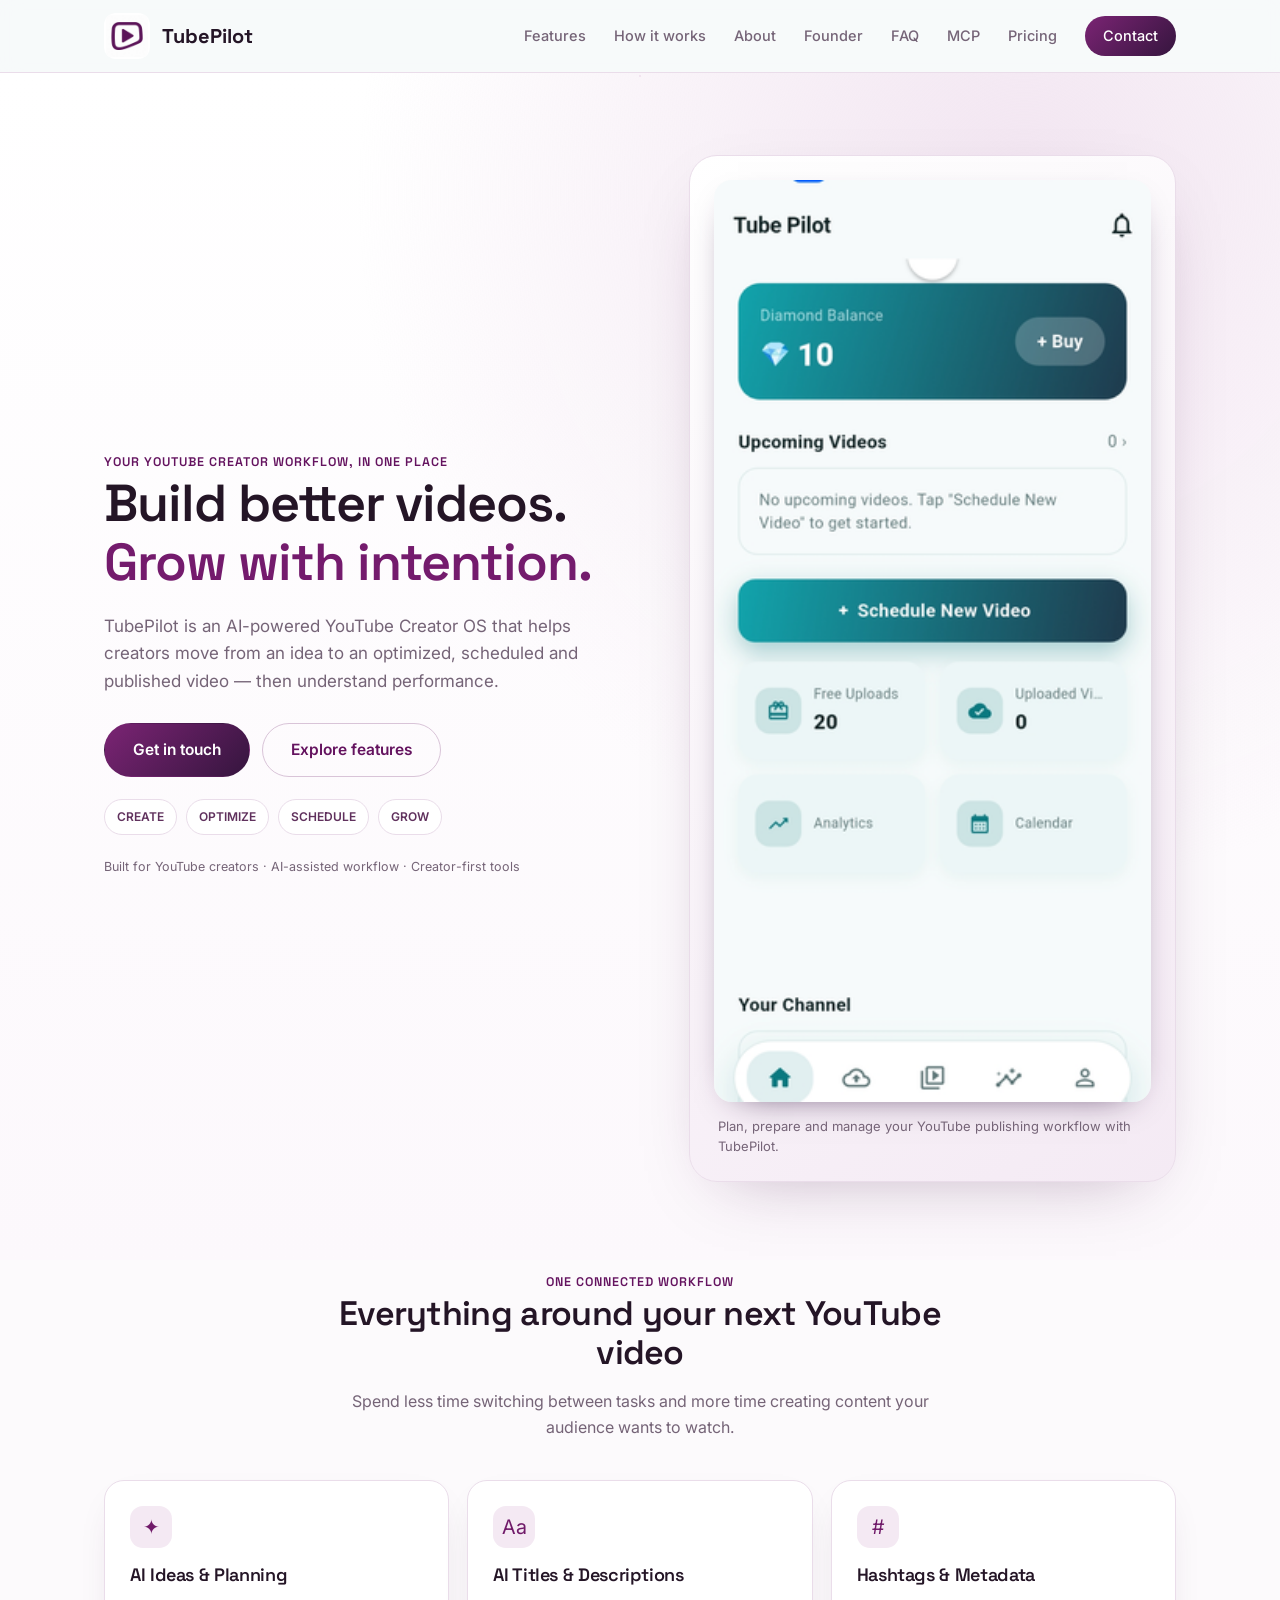
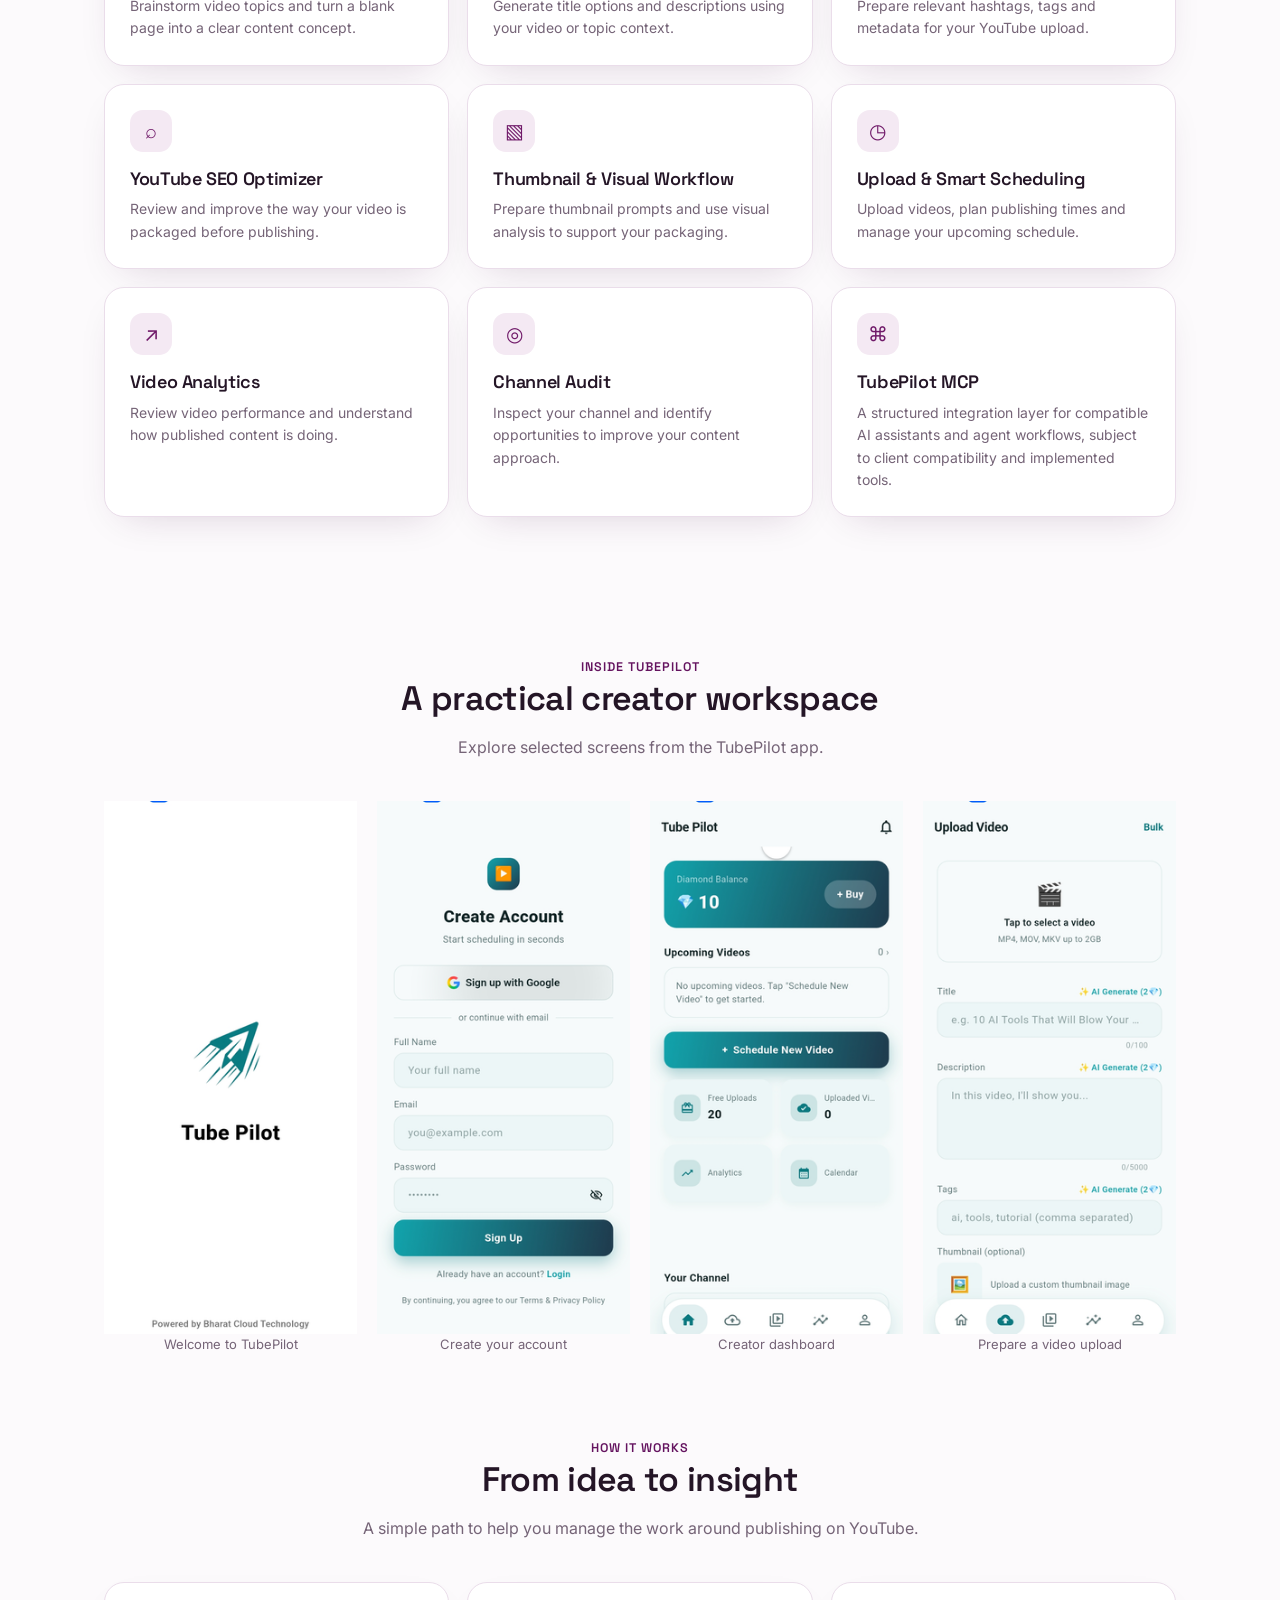
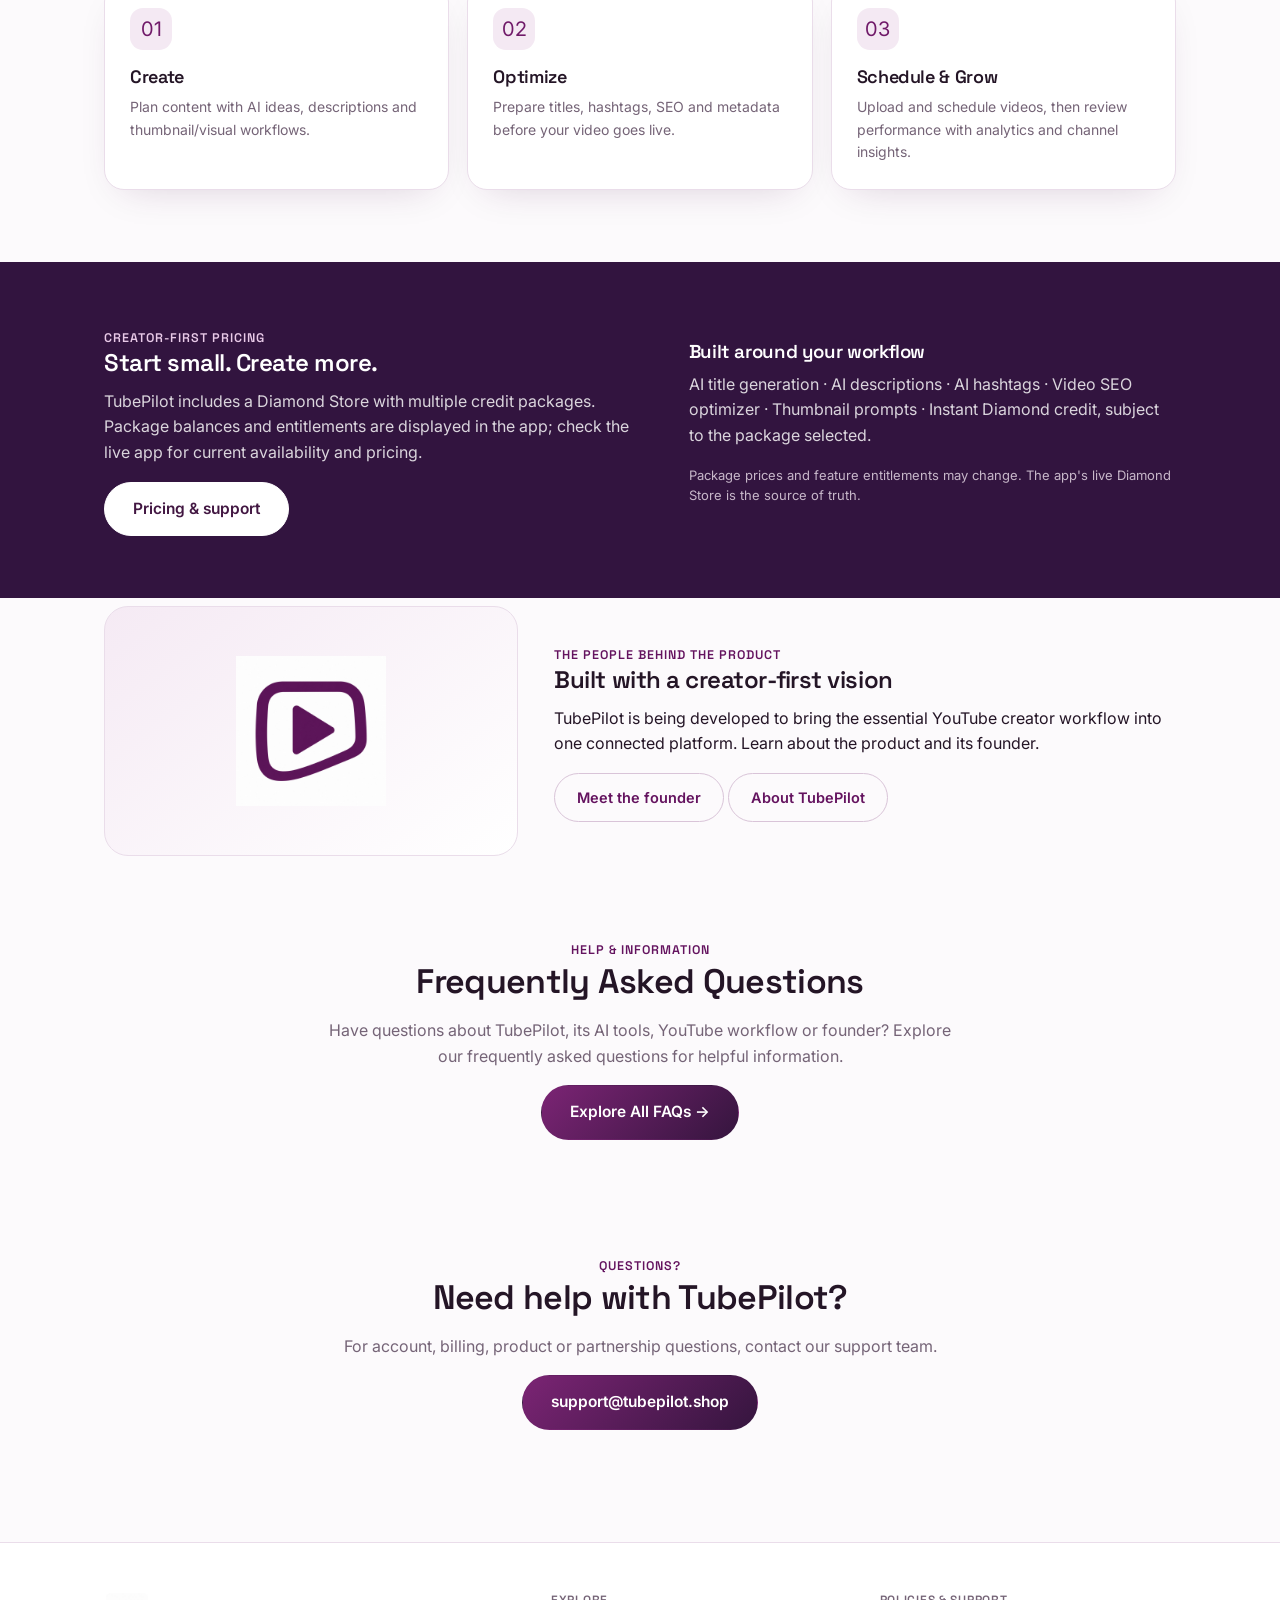
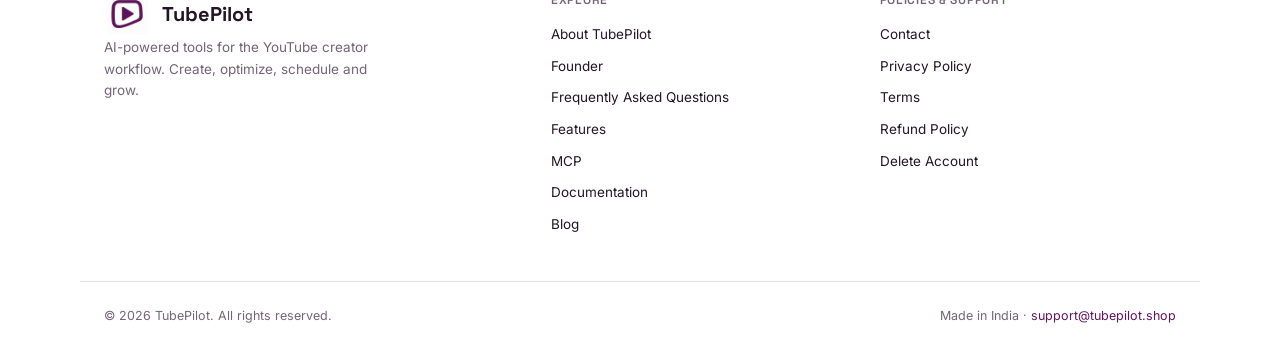
==== commit 57f4a92a: "Update index.html" ====
--- a/index.html
+++ b/index.html
@@ -1,7 +1,226 @@
-<!doctype html><html lang="en"><head><meta charset="utf-8"><meta name="viewport" content="width=device-width, initial-scale=1"><meta name="theme-color" content="#64135f"><link rel="icon" href="assets/icon.png"><link rel="preconnect" href="https://fonts.googleapis.com"><link rel="preconnect" href="https://fonts.gstatic.com" crossorigin><link href="https://fonts.googleapis.com/css2?family=Space+Grotesk:wght@500;600;700&family=Inter:wght@400;500;600;700&display=swap" rel="stylesheet"><link rel="stylesheet" href="css/style.css"><title>TubePilot — AI-Powered YouTube Creator OS</title><meta name="description" content="TubePilot brings AI ideas, titles, descriptions, hashtags, YouTube SEO, video upload, smart scheduling and analytics into one creator workflow."><link rel="canonical" href="https://www.tubepilot.shop/"><meta property="og:type" content="website"><meta property="og:title" content="TubePilot — AI-Powered YouTube Creator OS"><meta property="og:description" content="Create, optimize, schedule and grow your YouTube channel with TubePilot."><meta property="og:url" content="https://www.tubepilot.shop/"><meta property="og:image" content="https://www.tubepilot.shop/assets/logo.png"><script type="application/ld+json">{ "@context":"https://schema.org", "@type":"Organization", "@id":"https://www.tubepilot.shop/#organization", "name":"TubePilot", "url":"https://www.tubepilot.shop/", "logo":"https://www.tubepilot.shop/assets/logo.png", "email":"support@tubepilot.shop", "description":"An AI-powered YouTube Creator OS for content ideation, optimization, upload, scheduling and analytics." }</script><script type="application/ld+json">{ "@context":"https://schema.org", "@type":"WebSite", "name":"TubePilot", "url":"https://www.tubepilot.shop/", "publisher":{"@id":"https://www.tubepilot.shop/#organization"} }</script></head><body><header class="site-header"><div class="container row"><a class="brand" href="index.html"><span class="mark"><img src="assets/logo.png" alt="TubePilot logo"></span>TubePilot</a><nav class="nav-links" id="nav-links"><a href="index.html#features">Features</a><a href="index.html#how-it-works">How it works</a><a href="about.html">About</a><a href="founder.html">Founder</a><a href="mcp.html">MCP</a><a href="index.html#pricing">Pricing</a><a href="contact.html" class="nav-cta">Contact</a></nav><button class="nav-toggle" aria-label="Toggle menu" aria-expanded="false" aria-controls="nav-links"><span></span></button></div></header><main><section class="hero"><div class="container tp-hero-layout"><div><span class="eyebrow">Your YouTube creator workflow, in one place</span><h1>Build better videos.<br><span class="accent">Grow with intention.</span></h1><p class="lead">TubePilot is an AI-powered YouTube Creator OS that helps creators move from an idea to an optimized, scheduled and published video — then understand performance.</p><div class="hero-cta"><a class="btn btn-primary btn-lg" href="contact.html">Get in touch</a><a class="btn btn-outline btn-lg" href="#features">Explore features</a></div><div class="tp-pills"><span>CREATE</span><span>OPTIMIZE</span><span>SCHEDULE</span><span>GROW</span></div><p class="hero-note">Built for YouTube creators · AI-assisted workflow · Creator-first tools</p></div><div class="tp-hero-visual"><img src="assets/screenshot-3.png" alt="TubePilot creator dashboard app screen"><p class="tp-note" style="margin:14px 4px 0">Plan, prepare and manage your YouTube publishing workflow with TubePilot.</p></div></div></section>
-<section class="section" id="features"><div class="container"><div class="section-head"><span class="eyebrow">One connected workflow</span><h2>Everything around your next YouTube video</h2><p>Spend less time switching between tasks and more time creating content your audience wants to watch.</p></div><div class="tp-grid"><article class="tp-card"><div class="tp-icon">✦</div><h3>AI Ideas & Planning</h3><p>Brainstorm video topics and turn a blank page into a clear content concept.</p></article><article class="tp-card"><div class="tp-icon">Aa</div><h3>AI Titles & Descriptions</h3><p>Generate title options and descriptions using your video or topic context.</p></article><article class="tp-card"><div class="tp-icon">#</div><h3>Hashtags & Metadata</h3><p>Prepare relevant hashtags, tags and metadata for your YouTube upload.</p></article><article class="tp-card"><div class="tp-icon">⌕</div><h3>YouTube SEO Optimizer</h3><p>Review and improve the way your video is packaged before publishing.</p></article><article class="tp-card"><div class="tp-icon">▧</div><h3>Thumbnail & Visual Workflow</h3><p>Prepare thumbnail prompts and use visual analysis to support your packaging.</p></article><article class="tp-card"><div class="tp-icon">◷</div><h3>Upload & Smart Scheduling</h3><p>Upload videos, plan publishing times and manage your upcoming schedule.</p></article><article class="tp-card"><div class="tp-icon">↗</div><h3>Video Analytics</h3><p>Review video performance and understand how published content is doing.</p></article><article class="tp-card"><div class="tp-icon">◎</div><h3>Channel Audit</h3><p>Inspect your channel and identify opportunities to improve your content approach.</p></article><article class="tp-card"><div class="tp-icon">⌘</div><h3>TubePilot MCP</h3><p>A structured integration layer for compatible AI assistants and agent workflows, subject to client compatibility and implemented tools.</p></article></div></div></section>
-<section class="section section-screenshots"><div class="container"><div class="section-head"><span class="eyebrow">Inside TubePilot</span><h2>A practical creator workspace</h2><p>Explore selected screens from the TubePilot app.</p></div><div class="screenshots-grid"><div class="screenshot-card"><img src="assets/screenshot-1.png" alt="TubePilot app welcome screen" loading="lazy"><p class="screenshot-caption">Welcome to TubePilot</p></div><div class="screenshot-card"><img src="assets/screenshot-2.png" alt="TubePilot account creation screen" loading="lazy"><p class="screenshot-caption">Create your account</p></div><div class="screenshot-card"><img src="assets/screenshot-3.png" alt="TubePilot dashboard" loading="lazy"><p class="screenshot-caption">Creator dashboard</p></div><div class="screenshot-card"><img src="assets/screenshot-4.png" alt="TubePilot upload video screen" loading="lazy"><p class="screenshot-caption">Prepare a video upload</p></div></div></div></section>
-<section class="section" id="how-it-works"><div class="container"><div class="section-head"><span class="eyebrow">How it works</span><h2>From idea to insight</h2><p>A simple path to help you manage the work around publishing on YouTube.</p></div><div class="tp-grid"><article class="tp-card"><div class="tp-icon">01</div><h3>Create</h3><p>Plan content with AI ideas, descriptions and thumbnail/visual workflows.</p></article><article class="tp-card"><div class="tp-icon">02</div><h3>Optimize</h3><p>Prepare titles, hashtags, SEO and metadata before your video goes live.</p></article><article class="tp-card"><div class="tp-icon">03</div><h3>Schedule & Grow</h3><p>Upload and schedule videos, then review performance with analytics and channel insights.</p></article></div></div></section>
-<section class="tp-band" id="pricing"><div class="container tp-hero-layout"><div><span class="eyebrow" style="color:#e8c9e7">Creator-first pricing</span><h2>Start small. Create more.</h2><p>TubePilot includes a Diamond Store with multiple credit packages. Package balances and entitlements are displayed in the app; check the live app for current availability and pricing.</p><a class="btn btn-outline btn-lg" href="contact.html">Pricing & support</a></div><div><h3>Built around your workflow</h3><p>AI title generation · AI descriptions · AI hashtags · Video SEO optimizer · Thumbnail prompts · Instant Diamond credit, subject to the package selected.</p><p class="tp-note" style="color:#e8dbe8">Package prices and feature entitlements may change. The app's live Diamond Store is the source of truth.</p></div></div></section>
-<section class="section"><div class="container tp-founder"><div class="tp-founder-mark"><img src="assets/logo.png" alt="TubePilot logo"></div><div><span class="eyebrow">The people behind the product</span><h2>Built with a creator-first vision</h2><p>TubePilot is being developed to bring the essential YouTube creator workflow into one connected platform. Learn about the product and its founder.</p><a class="btn btn-outline" href="founder.html">Meet the founder</a> <a class="btn btn-outline" href="about.html">About TubePilot</a></div></div></section>
-<section class="section" style="padding-top:0"><div class="container"><div class="section-head"><span class="eyebrow">Questions?</span><h2>Need help with TubePilot?</h2><p>For account, billing, product or partnership questions, contact our support team.</p><a class="btn btn-primary btn-lg" href="mailto:support@tubepilot.shop">support@tubepilot.shop</a></div></div></section></main><footer class="site-footer"><div class="container footer-grid"><div class="footer-brand"><a class="brand" href="index.html"><span class="mark"><img src="assets/logo.png" alt="TubePilot logo"></span>TubePilot</a><p>AI-powered tools for the YouTube creator workflow. Create, optimize, schedule and grow.</p></div><div class="footer-col"><p class="label">Explore</p><a href="about.html">About TubePilot</a><a href="founder.html">Founder</a><a href="features.html">Features</a><a href="mcp.html">MCP</a><a href="docs.html">Documentation</a><a href="blog.html">Blog</a></div><div class="footer-col"><p class="label">Policies & Support</p><a href="contact.html">Contact</a><a href="privacy.html">Privacy Policy</a><a href="terms.html">Terms</a><a href="refund.html">Refund Policy</a><a href="delete-account.html">Delete Account</a></div></div><div class="container footer-bottom"><span>© <span data-year>2026</span> TubePilot. All rights reserved.</span><span>Made in India · <a href="mailto:support@tubepilot.shop">support@tubepilot.shop</a></span></div></footer><button class="to-top" aria-label="Back to top">↑</button><script src="js/script.js"></script></body></html>
+<!doctype html>
+
+<html lang="en">
+<head>
+<meta charset="utf-8">
+<meta name="viewport" content="width=device-width, initial-scale=1">
+<meta name="theme-color" content="#64135f"><link rel="icon" href="assets/icon.png">
+<link rel="preconnect" href="https://fonts.googleapis.com">
+<link rel="preconnect" href="https://fonts.gstatic.com" crossorigin><link href="https://fonts.googleapis.com/css2?family=Space+Grotesk:wght@500;600;700&family=Inter:wght@400;500;600;700&display=swap" rel="stylesheet"><link rel="stylesheet" href="css/style.css"><title>TubePilot — AI-Powered YouTube Creator OS</title><meta name="description" content="TubePilot brings AI ideas, titles, descriptions, hashtags, YouTube SEO, video upload, smart scheduling and analytics into one creator workflow."><link rel="canonical" href="https://www.tubepilot.shop/"><meta property="og:type" content="website">
+<meta property="og:title" content="TubePilot — AI-Powered YouTube Creator OS">
+<meta property="og:description" content="Create, optimize, schedule and grow your YouTube channel with TubePilot.">
+<meta property="og:url" content="https://www.tubepilot.shop/">
+<meta property="og:image" content="https://www.tubepilot.shop/assets/logo.png"><script type="application/ld+json">
+{
+  "@context":"https://schema.org",
+  "@type":"Organization",
+  "@id":"https://www.tubepilot.shop/#organization",
+  "name":"TubePilot",
+  "url":"https://www.tubepilot.shop/",
+  "logo":"https://www.tubepilot.shop/assets/logo.png",
+  "email":"support@tubepilot.shop",
+  "description":"An AI-powered YouTube Creator OS for content ideation, optimization, upload, scheduling and analytics."
+}
+</script><script type="application/ld+json">
+{
+  "@context":"https://schema.org",
+  "@type":"WebSite",
+  "name":"TubePilot",
+  "url":"https://www.tubepilot.shop/",
+  "publisher":{
+    "@id":"https://www.tubepilot.shop/#organization"
+  }
+}
+</script></head><body><header class="site-header">
+<div class="container row"><a class="brand" href="index.html">
+<span class="mark">
+<img src="assets/logo.png" alt="TubePilot logo">
+</span>
+TubePilot
+</a><nav class="nav-links" id="nav-links">
+<a href="index.html#features">Features</a>
+<a href="index.html#how-it-works">How it works</a>
+<a href="about.html">About</a>
+<a href="founder.html">Founder</a>
+<a href="faq.html">FAQ</a>
+<a href="mcp.html">MCP</a>
+<a href="index.html#pricing">Pricing</a>
+<a href="contact.html" class="nav-cta">Contact</a>
+</nav><button class="nav-toggle" aria-label="Toggle menu" aria-expanded="false" aria-controls="nav-links">
+<span></span>
+</button></div>
+</header><main><!-- HERO SECTION --><section class="hero">
+<div class="container tp-hero-layout"><div><span class="eyebrow">Your YouTube creator workflow, in one place</span>
+
+<h1>
+Build better videos.<br>
+<span class="accent">Grow with intention.</span>
+</h1><p class="lead">
+TubePilot is an AI-powered YouTube Creator OS that helps creators move from an idea to an optimized, scheduled and published video — then understand performance.
+</p><div class="hero-cta">
+<a class="btn btn-primary btn-lg" href="contact.html">Get in touch</a>
+<a class="btn btn-outline btn-lg" href="#features">Explore features</a>
+</div><div class="tp-pills">
+<span>CREATE</span>
+<span>OPTIMIZE</span>
+<span>SCHEDULE</span>
+<span>GROW</span>
+</div><p class="hero-note">
+Built for YouTube creators · AI-assisted workflow · Creator-first tools
+</p></div><div class="tp-hero-visual"><img src="assets/screenshot-3.png" alt="TubePilot creator dashboard app screen"><p class="tp-note" style="margin:14px 4px 0">
+Plan, prepare and manage your YouTube publishing workflow with TubePilot.
+</p></div></div>
+</section><!-- FEATURES SECTION --><section class="section" id="features">
+<div class="container"><div class="section-head">
+<span class="eyebrow">One connected workflow</span>
+<h2>Everything around your next YouTube video</h2>
+<p>
+Spend less time switching between tasks and more time creating content your audience wants to watch.
+</p>
+</div><div class="tp-grid"><article class="tp-card">
+<div class="tp-icon">✦</div>
+<h3>AI Ideas & Planning</h3>
+<p>Brainstorm video topics and turn a blank page into a clear content concept.</p>
+</article><article class="tp-card">
+<div class="tp-icon">Aa</div>
+<h3>AI Titles & Descriptions</h3>
+<p>Generate title options and descriptions using your video or topic context.</p>
+</article><article class="tp-card">
+<div class="tp-icon">#</div>
+<h3>Hashtags & Metadata</h3>
+<p>Prepare relevant hashtags, tags and metadata for your YouTube upload.</p>
+</article><article class="tp-card">
+<div class="tp-icon">⌕</div>
+<h3>YouTube SEO Optimizer</h3>
+<p>Review and improve the way your video is packaged before publishing.</p>
+</article><article class="tp-card">
+<div class="tp-icon">▧</div>
+<h3>Thumbnail & Visual Workflow</h3>
+<p>Prepare thumbnail prompts and use visual analysis to support your packaging.</p>
+</article><article class="tp-card">
+<div class="tp-icon">◷</div>
+<h3>Upload & Smart Scheduling</h3>
+<p>Upload videos, plan publishing times and manage your upcoming schedule.</p>
+</article><article class="tp-card">
+<div class="tp-icon">↗</div>
+<h3>Video Analytics</h3>
+<p>Review video performance and understand how published content is doing.</p>
+</article><article class="tp-card">
+<div class="tp-icon">◎</div>
+<h3>Channel Audit</h3>
+<p>Inspect your channel and identify opportunities to improve your content approach.</p>
+</article><article class="tp-card">
+<div class="tp-icon">⌘</div>
+<h3>TubePilot MCP</h3>
+<p>A structured integration layer for compatible AI assistants and agent workflows, subject to client compatibility and implemented tools.</p>
+</article></div>
+</div>
+</section><!-- SCREENSHOTS SECTION --><section class="section section-screenshots">
+<div class="container"><div class="section-head">
+<span class="eyebrow">Inside TubePilot</span>
+<h2>A practical creator workspace</h2>
+<p>Explore selected screens from the TubePilot app.</p>
+</div><div class="screenshots-grid"><div class="screenshot-card">
+<img src="assets/screenshot-1.png" alt="TubePilot app welcome screen" loading="lazy">
+<p class="screenshot-caption">Welcome to TubePilot</p>
+</div><div class="screenshot-card">
+<img src="assets/screenshot-2.png" alt="TubePilot account creation screen" loading="lazy">
+<p class="screenshot-caption">Create your account</p>
+</div><div class="screenshot-card">
+<img src="assets/screenshot-3.png" alt="TubePilot dashboard" loading="lazy">
+<p class="screenshot-caption">Creator dashboard</p>
+</div><div class="screenshot-card">
+<img src="assets/screenshot-4.png" alt="TubePilot upload video screen" loading="lazy">
+<p class="screenshot-caption">Prepare a video upload</p>
+</div></div>
+</div>
+</section><!-- HOW IT WORKS --><section class="section" id="how-it-works">
+<div class="container"><div class="section-head">
+<span class="eyebrow">How it works</span>
+<h2>From idea to insight</h2>
+<p>A simple path to help you manage the work around publishing on YouTube.</p>
+</div><div class="tp-grid"><article class="tp-card">
+<div class="tp-icon">01</div>
+<h3>Create</h3>
+<p>Plan content with AI ideas, descriptions and thumbnail/visual workflows.</p>
+</article><article class="tp-card">
+<div class="tp-icon">02</div>
+<h3>Optimize</h3>
+<p>Prepare titles, hashtags, SEO and metadata before your video goes live.</p>
+</article><article class="tp-card">
+<div class="tp-icon">03</div>
+<h3>Schedule & Grow</h3>
+<p>Upload and schedule videos, then review performance with analytics and channel insights.</p>
+</article></div>
+</div>
+</section><!-- PRICING --><section class="tp-band" id="pricing">
+<div class="container tp-hero-layout"><div><span class="eyebrow" style="color:#e8c9e7">
+Creator-first pricing
+</span><h2>Start small. Create more.</h2><p>
+TubePilot includes a Diamond Store with multiple credit packages. Package balances and entitlements are displayed in the app; check the live app for current availability and pricing.
+</p><a class="btn btn-outline btn-lg" href="contact.html">
+Pricing & support
+</a></div><div><h3>Built around your workflow</h3><p>
+AI title generation · AI descriptions · AI hashtags · Video SEO optimizer · Thumbnail prompts · Instant Diamond credit, subject to the package selected.
+</p><p class="tp-note" style="color:#e8dbe8">
+Package prices and feature entitlements may change. The app's live Diamond Store is the source of truth.
+</p></div></div>
+</section><!-- FOUNDER SECTION --><section class="section">
+<div class="container tp-founder"><div class="tp-founder-mark">
+<img src="assets/logo.png" alt="TubePilot logo">
+</div><div><span class="eyebrow">The people behind the product</span>
+
+<h2>Built with a creator-first vision</h2><p>
+TubePilot is being developed to bring the essential YouTube creator workflow into one connected platform. Learn about the product and its founder.
+</p><a class="btn btn-outline" href="founder.html">Meet the founder</a>
+
+<a class="btn btn-outline" href="about.html">About TubePilot</a>
+
+</div></div>
+</section><!-- FAQ SECTION ADDED --><section class="section" id="faq">
+<div class="container"><div class="section-head"><span class="eyebrow">Help & Information</span>
+
+<h2>Frequently Asked Questions</h2><p>
+Have questions about TubePilot, its AI tools, YouTube workflow or founder?
+Explore our frequently asked questions for helpful information.
+</p><a class="btn btn-primary btn-lg" href="faq.html">
+Explore All FAQs →
+</a></div></div>
+</section><!-- CONTACT SECTION --><section class="section" style="padding-top:0">
+<div class="container"><div class="section-head"><span class="eyebrow">Questions?</span>
+
+<h2>Need help with TubePilot?</h2><p>
+For account, billing, product or partnership questions, contact our support team.
+</p><a class="btn btn-primary btn-lg" href="mailto:support@tubepilot.shop">
+support@tubepilot.shop
+</a></div></div>
+</section></main><!-- FOOTER --><footer class="site-footer"><div class="container footer-grid"><div class="footer-brand"><a class="brand" href="index.html">
+<span class="mark">
+<img src="assets/logo.png" alt="TubePilot logo">
+</span>
+TubePilot
+</a><p>
+AI-powered tools for the YouTube creator workflow. Create, optimize, schedule and grow.
+</p></div><div class="footer-col"><p class="label">Explore</p><a href="about.html">About TubePilot</a>
+<a href="founder.html">Founder</a>
+<a href="faq.html">Frequently Asked Questions</a>
+<a href="features.html">Features</a>
+<a href="mcp.html">MCP</a>
+<a href="docs.html">Documentation</a>
+<a href="blog.html">Blog</a>
+
+</div><div class="footer-col"><p class="label">Policies & Support</p><a href="contact.html">Contact</a>
+<a href="privacy.html">Privacy Policy</a>
+<a href="terms.html">Terms</a>
+<a href="refund.html">Refund Policy</a>
+<a href="delete-account.html">Delete Account</a>
+
+</div></div><div class="container footer-bottom"><span>
+© <span data-year>2026</span> TubePilot. All rights reserved.
+</span><span>
+Made in India ·
+<a href="mailto:support@tubepilot.shop">support@tubepilot.shop</a>
+</span></div></footer><button class="to-top" aria-label="Back to top">↑</button>
+
+<script src="js/script.js"></script></body>
+</html>
--- a/css/style.css
+++ b/css/style.css
@@ -854,3 +854,23 @@
   .cta-buttons { flex-direction: column; }
   .cta-buttons .btn { width: 100%; justify-content: center; }
 }
+
+/* TubePilot brand refresh — supplied plum play-mark */
+:root{--teal:#64135f;--teal-light:#8a287f;--navy:#32143f;--sky:#b779b2;--bg:#fcfafc;--card:#fff;--card-2:#f5edf5;--border:#eaddea;--text:#241526;--text-dim:#756477;--shadow:0 14px 38px -20px rgba(70,20,70,.22)}
+.brand .mark{width:46px;height:46px;background:#fff;border-radius:12px;padding:2px}.brand .mark img{object-fit:contain}
+.nav-cta,.btn-primary{background:linear-gradient(135deg,#7b2474,#35153e)}
+.hero{padding:82px 0 78px;background:radial-gradient(ellipse at 80% 10%,#f2e5f1 0,transparent 46%),linear-gradient(180deg,#fff 0%,#fcf8fc 100%)}
+.hero::before{background:radial-gradient(circle,#8a287f 1px,transparent 1.5px);opacity:.08}
+.hero h1 .accent{color:#741b6d}
+.btn-outline{border-color:#d9c4d8;color:#64135f}
+.btn-outline:hover{border-color:#8a287f;color:#64135f}
+.site-footer .brand .mark{background:#fff}
+.tp-hero-layout{display:grid;grid-template-columns:1.05fr .95fr;gap:46px;align-items:center}
+.tp-hero-visual{position:relative;padding:24px;border:1px solid #eaddea;border-radius:28px;background:linear-gradient(145deg,#fff,#f4eaf4);box-shadow:0 24px 70px -35px rgba(67,19,66,.35)}
+.tp-hero-visual img{width:100%;border-radius:18px;box-shadow:0 12px 36px -24px #32143f}
+.tp-pills{display:flex;flex-wrap:wrap;gap:9px;margin:22px 0}.tp-pills span{padding:7px 12px;border:1px solid #eaddea;border-radius:999px;background:#fff;color:#60315d;font-size:12px;font-weight:600}
+.tp-grid{display:grid;grid-template-columns:repeat(3,1fr);gap:18px}.tp-card{padding:25px;border:1px solid var(--border);border-radius:20px;background:#fff;box-shadow:var(--shadow)}.tp-card h3{font-size:18px}.tp-card p{font-size:14px;color:var(--text-dim);margin:0}.tp-card .tp-icon{width:42px;height:42px;border-radius:13px;background:#f4e9f3;color:#701a69;display:grid;place-items:center;font-size:20px;margin-bottom:17px}
+.tp-band{padding:62px 0;background:#32143f;color:#fff}.tp-band h2,.tp-band p{color:#fff}.tp-band p{opacity:.82}.tp-band .btn-outline{background:#fff;color:#421742;border-color:#fff}
+.tp-founder{display:grid;grid-template-columns:.8fr 1.2fr;gap:36px;align-items:center}.tp-founder-mark{min-height:250px;border-radius:24px;background:linear-gradient(145deg,#f5eaf4,#fff);display:grid;place-items:center;border:1px solid var(--border)}.tp-founder-mark img{width:150px}
+.tp-note{font-size:13px;color:var(--text-dim)}.tp-page-hero{padding:72px 0 42px;background:linear-gradient(180deg,#f7eff7,#fcfafc)}.tp-page-hero h1{font-size:clamp(34px,5vw,54px);max-width:850px}.tp-content{max-width:850px}.tp-content h2{margin-top:34px}.tp-content p,.tp-content li{color:#594b5b}.tp-content li{margin:8px 0}
+@media(max-width:760px){.tp-hero-layout,.tp-founder{grid-template-columns:1fr}.tp-grid{grid-template-columns:1fr}.hero{padding:54px 0}.tp-hero-visual{padding:12px}}
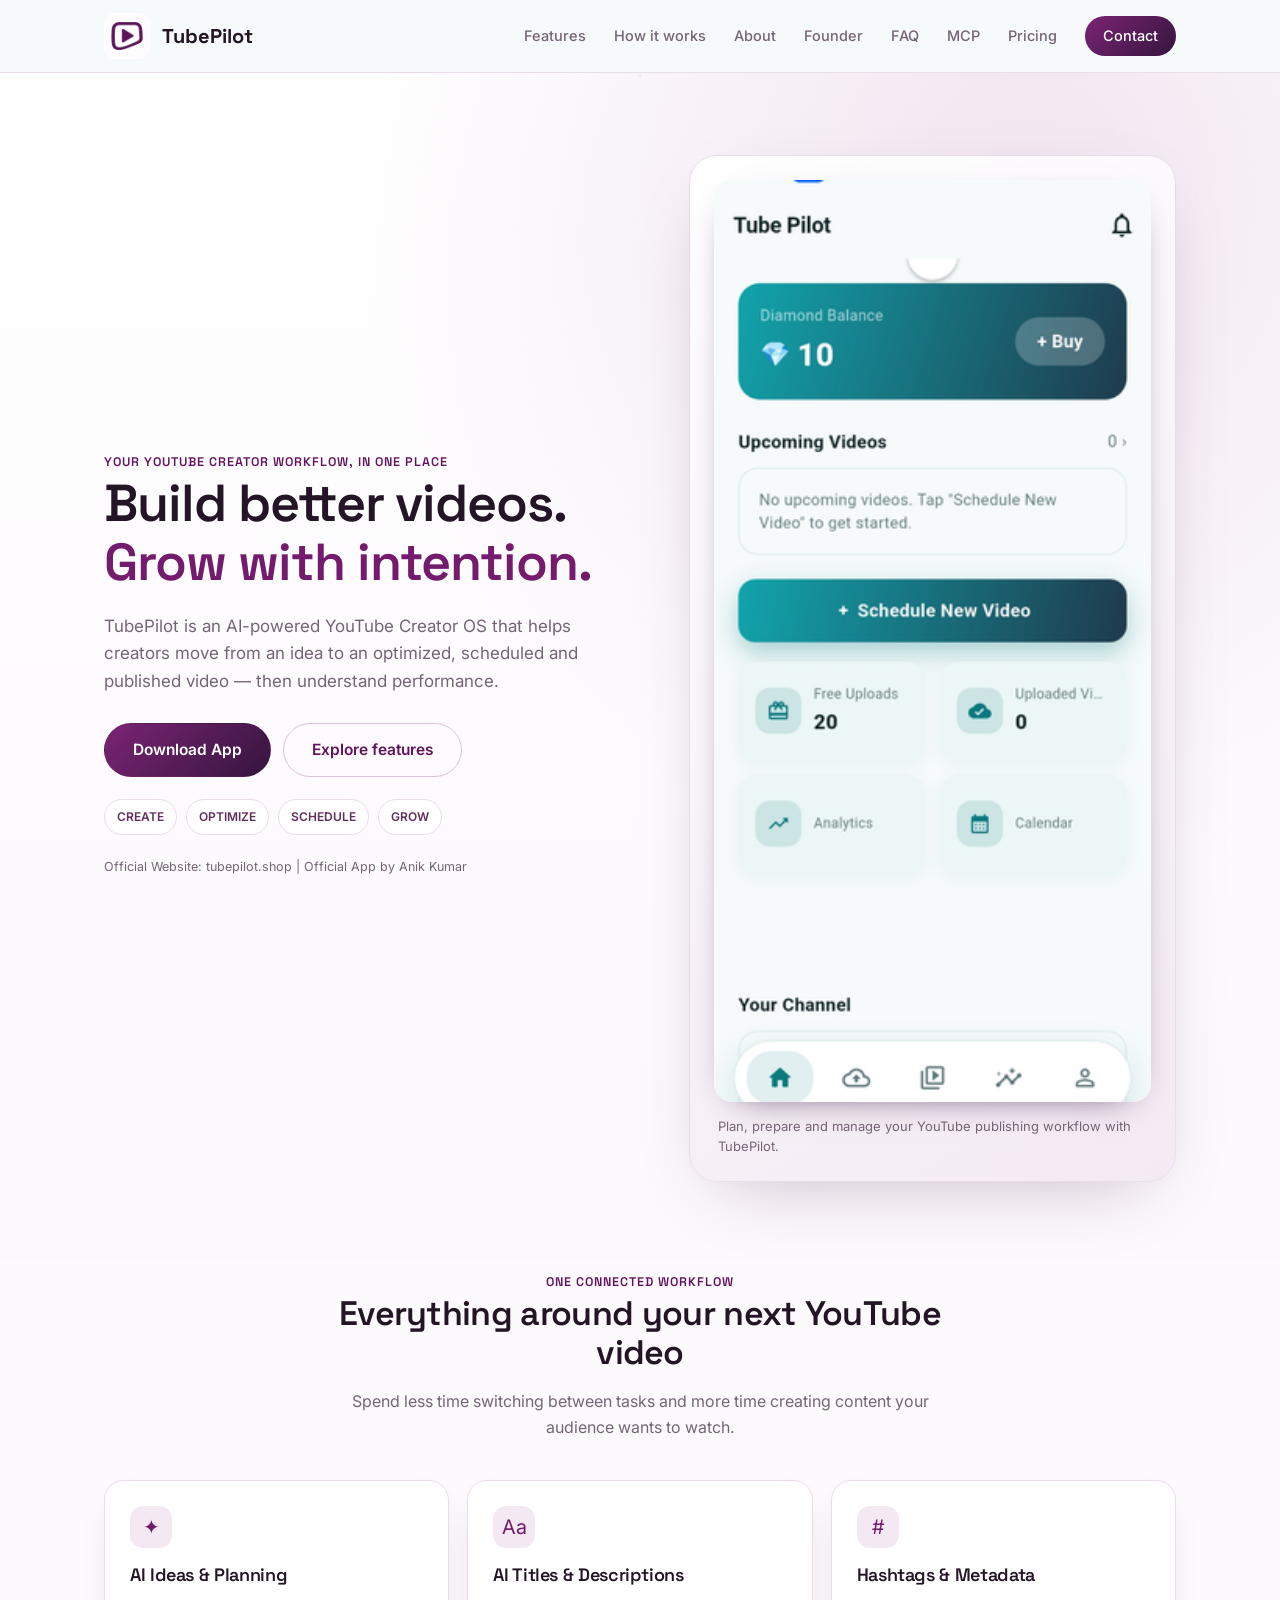
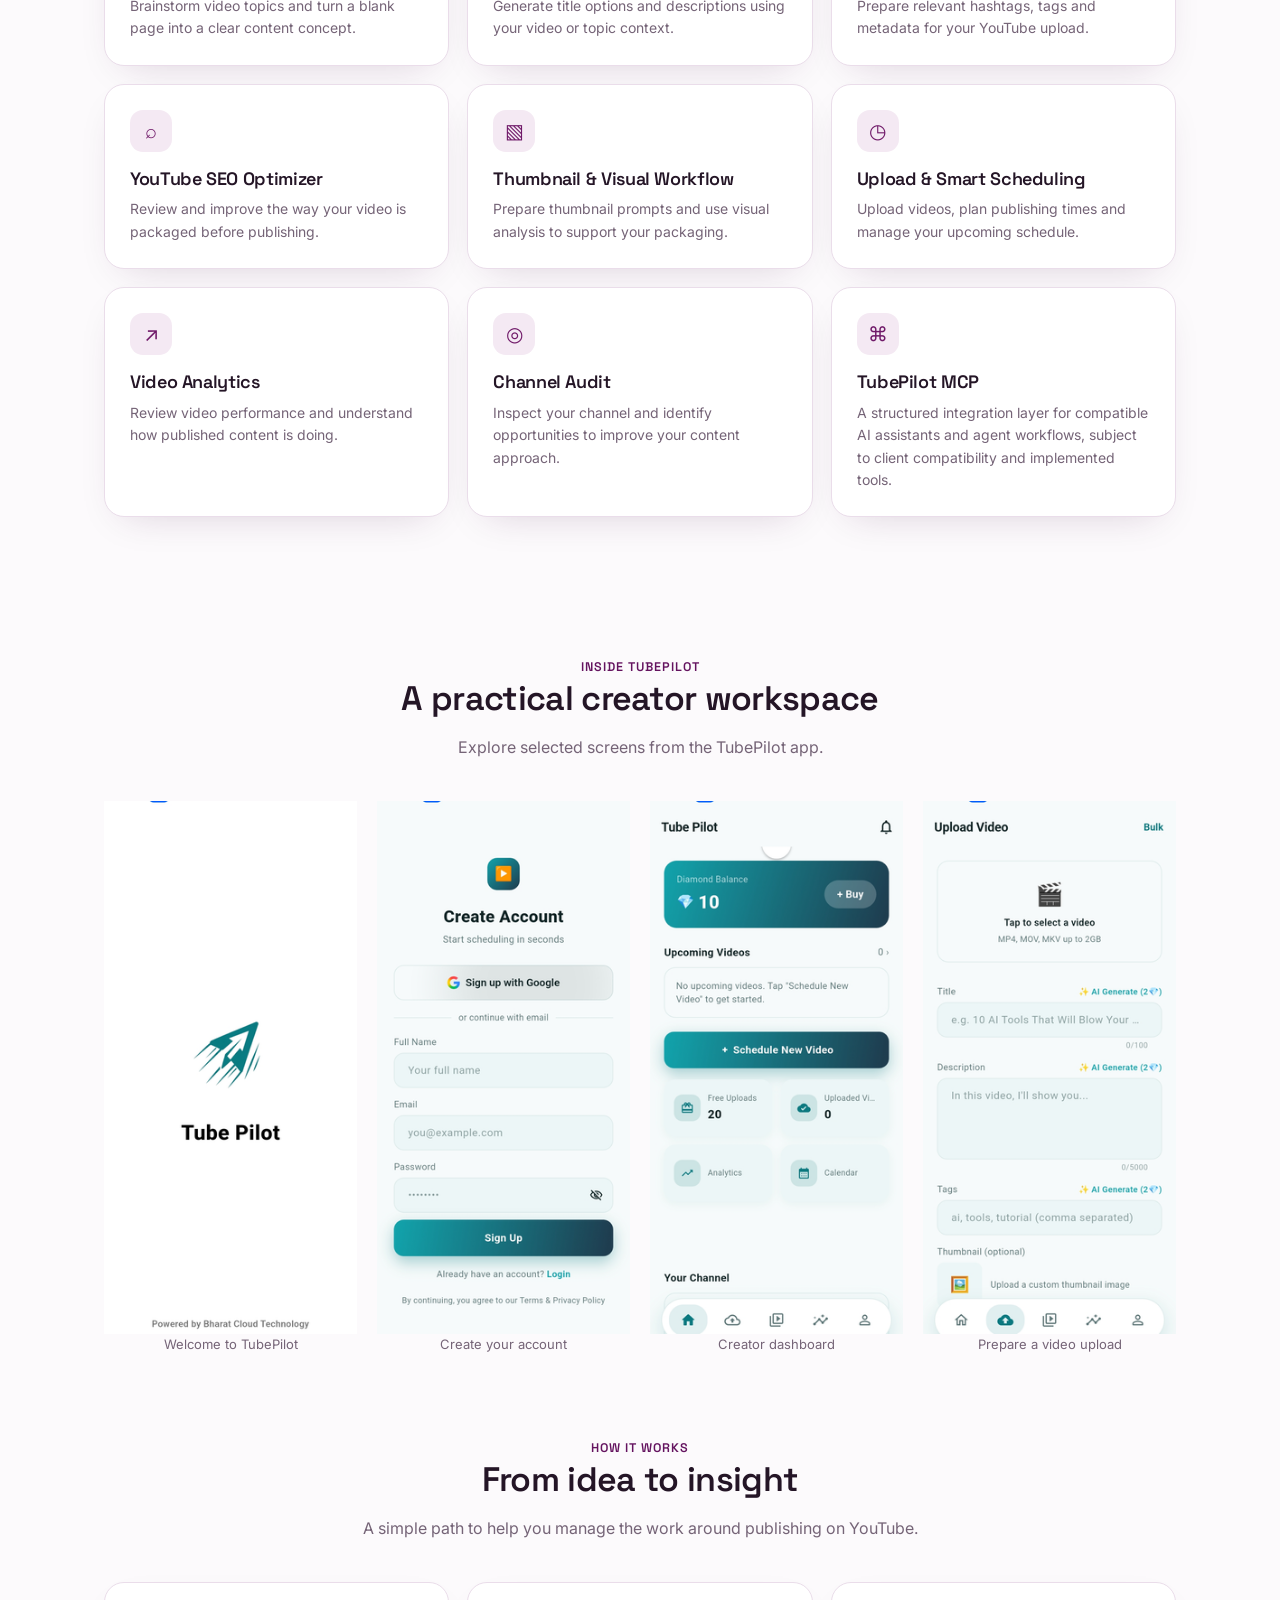
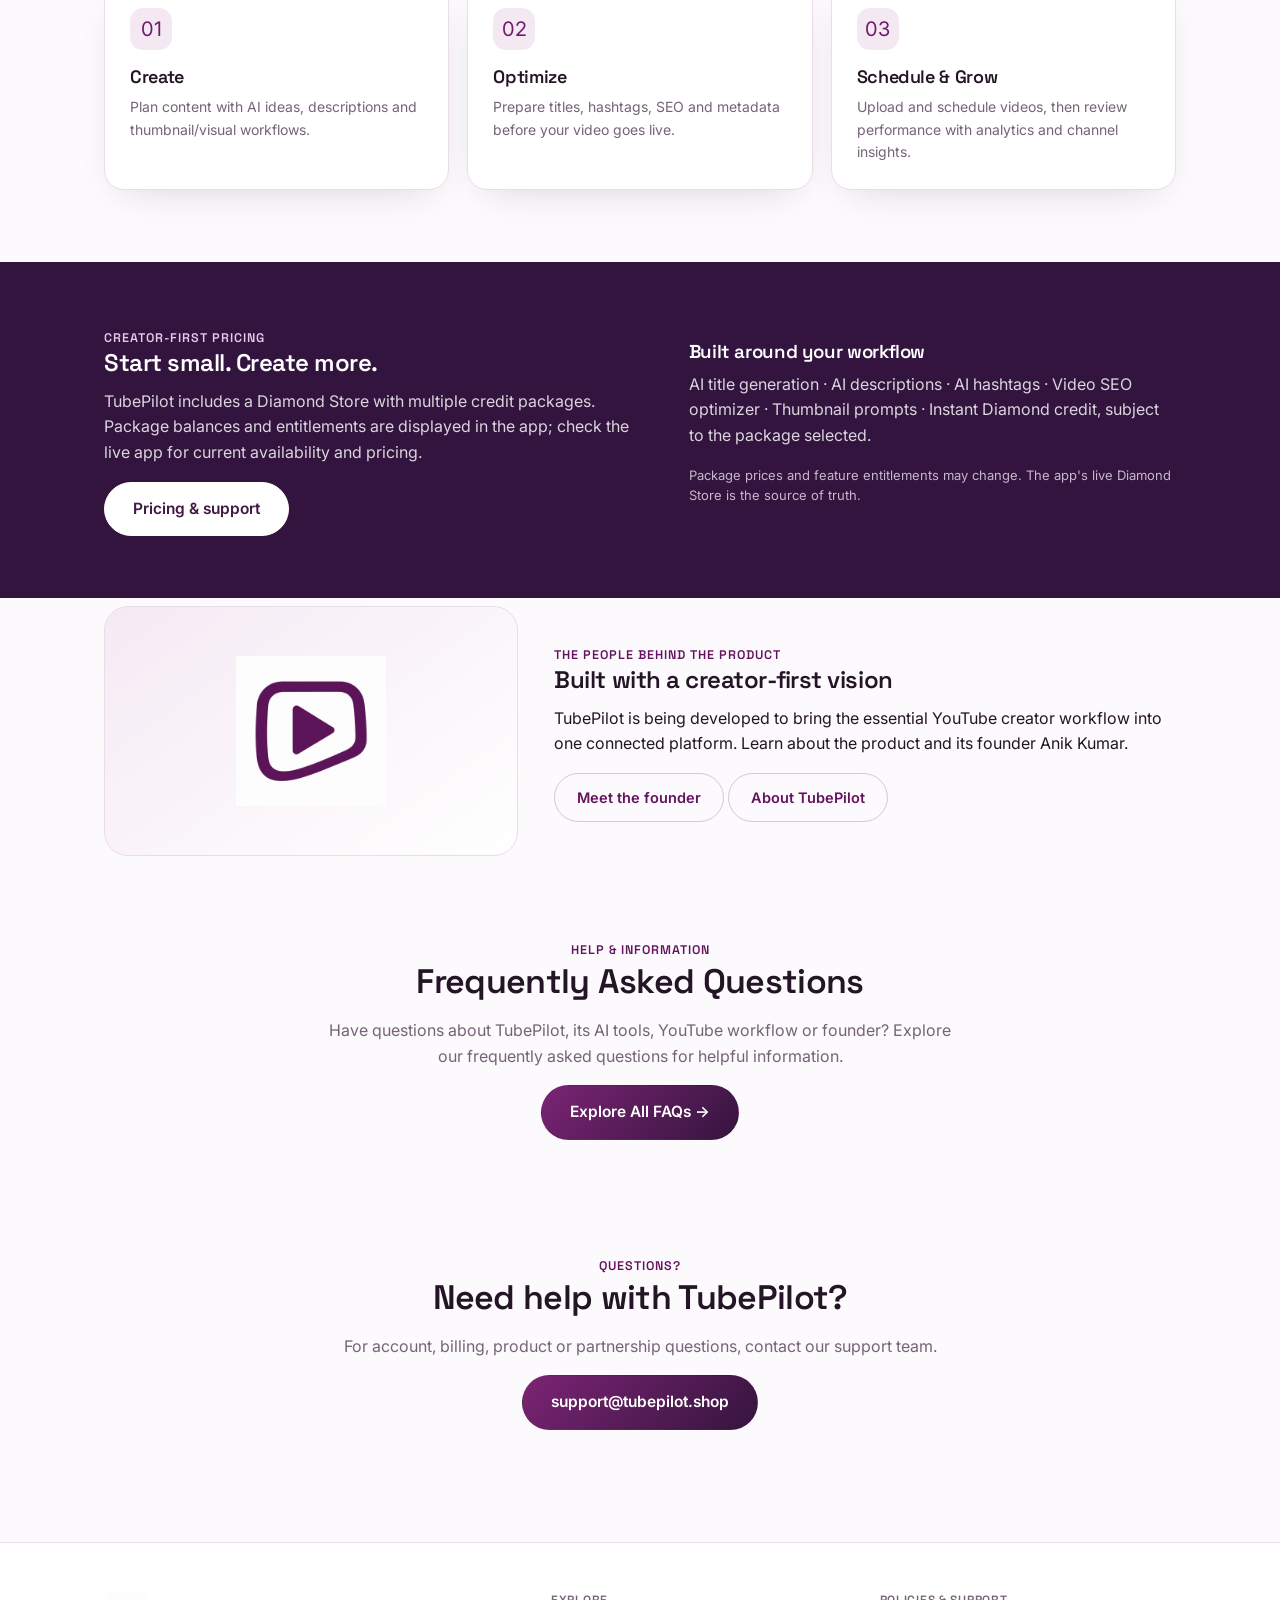
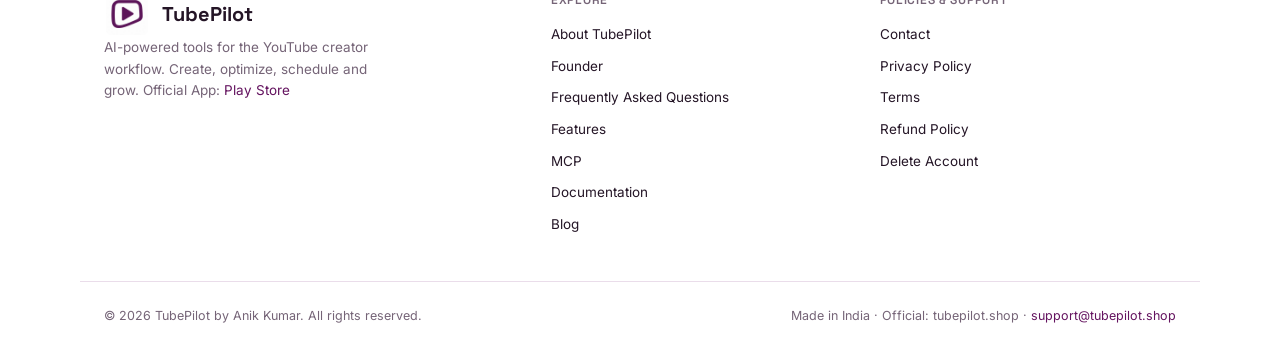
==== commit 42f7185b: "Update index.html" ====
--- a/index.html
+++ b/index.html
@@ -1,37 +1,152 @@
 <!doctype html>
-
 <html lang="en">
-<head>
+<head><style>
+@font-face {
+  font-family: "Optimistic";
+  font-style: normal;
+  font-weight: 400 600;
+  font-display: swap;
+  src: url("/fonts/OptimisticAI_VF_Optimized.woff2") format("woff2");
+}
+@font-face {
+  font-family: "Optimistic Mono";
+  font-style: normal;
+  font-weight: 400;
+  font-display: swap;
+  src: url("/fonts/OptimisticMono_W_TextRegular.woff2") format("woff2");
+}
+:where(html) {
+  font-family: "Optimistic", system-ui, sans-serif;
+}
+:where(code, pre, kbd, samp) {
+  font-family: "Optimistic Mono", ui-monospace, monospace;
+}
+</style>
 <meta charset="utf-8">
 <meta name="viewport" content="width=device-width, initial-scale=1">
-<meta name="theme-color" content="#64135f"><link rel="icon" href="assets/icon.png">
+<meta name="theme-color" content="#64135f">
+<meta name="application-name" content="TubePilot">
+
+<!-- FAVICONS & LOGO FIX - AB GOOGLE LOGO UTHAYEGA -->
+<link rel="icon" type="image/png" href="https://www.tubepilot.shop/assets/logo.png">
+<link rel="icon" type="image/x-icon" href="/favicon.ico">
+<link rel="apple-touch-icon" href="https://www.tubepilot.shop/assets/logo.png">
+<link rel="shortcut icon" href="https://www.tubepilot.shop/assets/logo.png">
+
 <link rel="preconnect" href="https://fonts.googleapis.com">
-<link rel="preconnect" href="https://fonts.gstatic.com" crossorigin><link href="https://fonts.googleapis.com/css2?family=Space+Grotesk:wght@500;600;700&family=Inter:wght@400;500;600;700&display=swap" rel="stylesheet"><link rel="stylesheet" href="css/style.css"><title>TubePilot — AI-Powered YouTube Creator OS</title><meta name="description" content="TubePilot brings AI ideas, titles, descriptions, hashtags, YouTube SEO, video upload, smart scheduling and analytics into one creator workflow."><link rel="canonical" href="https://www.tubepilot.shop/"><meta property="og:type" content="website">
+<link rel="preconnect" href="https://fonts.gstatic.com" crossorigin>
+<link href="https://fonts.googleapis.com/css2?family=Space+Grotesk:wght@500;600;700&family=Inter:wght@400;500;600;700&display=swap" rel="stylesheet">
+<link rel="stylesheet" href="css/style.css">
+<link rel="manifest" href="/manifest.json">
+
+<title>TubePilot — AI-Powered YouTube Creator OS</title>
+<meta name="description" content="TubePilot is an AI-powered YouTube Creator OS. CREATE, OPTIMIZE, SCHEDULE, GROW - AI ideas, titles, descriptions, hashtags, SEO, video upload, smart scheduling and analytics in one workflow.">
+
+<link rel="canonical" href="https://www.tubepilot.shop/">
+
+<!-- OG TAGS FIX -->
+<meta property="og:type" content="website">
 <meta property="og:title" content="TubePilot — AI-Powered YouTube Creator OS">
-<meta property="og:description" content="Create, optimize, schedule and grow your YouTube channel with TubePilot.">
+<meta property="og:description" content="Create, optimize, schedule and grow your YouTube channel with TubePilot. Official website tubepilot.shop">
 <meta property="og:url" content="https://www.tubepilot.shop/">
-<meta property="og:image" content="https://www.tubepilot.shop/assets/logo.png"><script type="application/ld+json">
+<meta property="og:image" content="https://www.tubepilot.shop/assets/logo.png">
+<meta property="og:image:width" content="512">
+<meta property="og:image:height" content="512">
+<meta property="og:site_name" content="TubePilot">
+<meta property="og:logo" content="https://www.tubepilot.shop/assets/logo.png">
+
+<meta name="twitter:card" content="summary">
+<meta name="twitter:title" content="TubePilot — AI-Powered YouTube Creator OS">
+<meta name="twitter:description" content="AI-powered YouTube Creator OS by Anik Kumar">
+<meta name="twitter:image" content="https://www.tubepilot.shop/assets/logo.png">
+
+<!-- TUBEPILOT STRUCTURED DATA - FIXED FOR GOOGLE + AI -->
+<script type="application/ld+json">
 {
-  "@context":"https://schema.org",
-  "@type":"Organization",
-  "@id":"https://www.tubepilot.shop/#organization",
-  "name":"TubePilot",
-  "url":"https://www.tubepilot.shop/",
-  "logo":"https://www.tubepilot.shop/assets/logo.png",
-  "email":"support@tubepilot.shop",
-  "description":"An AI-powered YouTube Creator OS for content ideation, optimization, upload, scheduling and analytics."
-}
-</script><script type="application/ld+json">
-{
-  "@context":"https://schema.org",
-  "@type":"WebSite",
-  "name":"TubePilot",
-  "url":"https://www.tubepilot.shop/",
-  "publisher":{
-    "@id":"https://www.tubepilot.shop/#organization"
-  }
-}
-</script></head><body><header class="site-header">
+  "@context": "https://schema.org",
+  "@graph": [
+    {
+      "@type": "Organization",
+      "@id": "https://www.tubepilot.shop/#organization",
+      "name": "TubePilot",
+      "url": "https://www.tubepilot.shop/",
+      "logo": {
+        "@type": "ImageObject",
+        "@id": "https://www.tubepilot.shop/#logo",
+        "url": "https://www.tubepilot.shop/assets/logo.png",
+        "width": 512,
+        "height": 512,
+        "caption": "TubePilot Logo"
+      },
+      "image": "https://www.tubepilot.shop/assets/logo.png",
+      "email": "support@tubepilot.shop",
+      "description": "TubePilot is an AI-powered YouTube Creator OS for content ideation, optimization, video upload, scheduling and analytics.",
+      "founder": {
+        "@type": "Person",
+        "name": "Anik Kumar",
+        "url": "https://www.tubepilot.shop/founder.html"
+      },
+      "sameAs": [
+        "https://www.tubepilot.shop/",
+        "https://play.google.com/store/apps/details?id=com.tubepilot.app"
+      ]
+    },
+    {
+      "@type": "WebSite",
+      "@id": "https://www.tubepilot.shop/#website",
+      "name": "TubePilot",
+      "url": "https://www.tubepilot.shop/",
+      "publisher": {
+        "@id": "https://www.tubepilot.shop/#organization"
+      },
+      "inLanguage": "en"
+    },
+    {
+      "@type": "SoftwareApplication",
+      "@id": "https://www.tubepilot.shop/#software",
+      "name": "TubePilot",
+      "alternateName": "TubePilot - AI YouTube Creator OS",
+      "url": "https://www.tubepilot.shop/",
+      "installUrl": "https://play.google.com/store/apps/details?id=com.tubepilot.app",
+      "description": "TubePilot is an AI-powered YouTube Creator OS that helps creators plan content, generate titles and descriptions, optimize videos, upload and schedule publishing, and review performance. Official App by Anik Kumar.",
+      "applicationCategory": "MultimediaApplication",
+      "operatingSystem": "Android",
+      "image": "https://www.tubepilot.shop/assets/logo.png",
+      "screenshot": "https://www.tubepilot.shop/assets/screenshot-3.png",
+      "author": {
+        "@type": "Person",
+        "name": "Anik Kumar"
+      },
+      "publisher": {
+        "@id": "https://www.tubepilot.shop/#organization"
+      },
+      "offers": {
+        "@type": "Offer",
+        "price": "0",
+        "priceCurrency": "USD"
+      },
+      "featureList": [
+        "AI Video Ideas",
+        "AI Title Generation",
+        "AI Description Generation",
+        "Hashtags and Metadata",
+        "YouTube SEO Optimization",
+        "Thumbnail and Visual Workflow",
+        "Video Upload",
+        "Smart Scheduling",
+        "Video Analytics",
+        "YouTube Channel Audit",
+        "Competitor Radar",
+        "TubePilot MCP"
+      ]
+    }
+  ]
+}
+</script>
+</head>
+<body>
+<!-- HEADER -->
+<header class="site-header">
 <div class="container row"><a class="brand" href="index.html">
 <span class="mark">
 <img src="assets/logo.png" alt="TubePilot logo">
@@ -50,15 +165,14 @@
 <span></span>
 </button></div>
 </header><main><!-- HERO SECTION --><section class="hero">
-<div class="container tp-hero-layout"><div><span class="eyebrow">Your YouTube creator workflow, in one place</span>
-
-<h1>
+<div class="container tp-hero-layout"><div>
+<span class="eyebrow">Your YouTube creator workflow, in one place</span><h1>
 Build better videos.<br>
 <span class="accent">Grow with intention.</span>
 </h1><p class="lead">
 TubePilot is an AI-powered YouTube Creator OS that helps creators move from an idea to an optimized, scheduled and published video — then understand performance.
 </p><div class="hero-cta">
-<a class="btn btn-primary btn-lg" href="contact.html">Get in touch</a>
+<a class="btn btn-primary btn-lg" href="https://play.google.com/store/apps/details?id=com.tubepilot.app" target="_blank">Download App</a>
 <a class="btn btn-outline btn-lg" href="#features">Explore features</a>
 </div><div class="tp-pills">
 <span>CREATE</span>
@@ -66,15 +180,17 @@
 <span>SCHEDULE</span>
 <span>GROW</span>
 </div><p class="hero-note">
-Built for YouTube creators · AI-assisted workflow · Creator-first tools
-</p></div><div class="tp-hero-visual"><img src="assets/screenshot-3.png" alt="TubePilot creator dashboard app screen"><p class="tp-note" style="margin:14px 4px 0">
+Official Website: tubepilot.shop | Official App by Anik Kumar
+</p>
+</div><div class="tp-hero-visual">
+<img src="assets/screenshot-3.png" alt="TubePilot creator dashboard app screen"><p class="tp-note" style="margin:14px 4px 0">
 Plan, prepare and manage your YouTube publishing workflow with TubePilot.
-</p></div></div>
+</p>
+</div></div>
 </section><!-- FEATURES SECTION --><section class="section" id="features">
 <div class="container"><div class="section-head">
 <span class="eyebrow">One connected workflow</span>
-<h2>Everything around your next YouTube video</h2>
-<p>
+<h2>Everything around your next YouTube video</h2><p>
 Spend less time switching between tasks and more time creating content your audience wants to watch.
 </p>
 </div><div class="tp-grid"><article class="tp-card">
@@ -154,73 +270,79 @@
 </article></div>
 </div>
 </section><!-- PRICING --><section class="tp-band" id="pricing">
-<div class="container tp-hero-layout"><div><span class="eyebrow" style="color:#e8c9e7">
+<div class="container tp-hero-layout"><div>
+<span class="eyebrow" style="color:#e8c9e7">
 Creator-first pricing
 </span><h2>Start small. Create more.</h2><p>
 TubePilot includes a Diamond Store with multiple credit packages. Package balances and entitlements are displayed in the app; check the live app for current availability and pricing.
 </p><a class="btn btn-outline btn-lg" href="contact.html">
 Pricing & support
-</a></div><div><h3>Built around your workflow</h3><p>
+</a>
+</div><div>
+<h3>Built around your workflow</h3><p>
 AI title generation · AI descriptions · AI hashtags · Video SEO optimizer · Thumbnail prompts · Instant Diamond credit, subject to the package selected.
 </p><p class="tp-note" style="color:#e8dbe8">
 Package prices and feature entitlements may change. The app's live Diamond Store is the source of truth.
-</p></div></div>
+</p>
+</div></div>
 </section><!-- FOUNDER SECTION --><section class="section">
 <div class="container tp-founder"><div class="tp-founder-mark">
 <img src="assets/logo.png" alt="TubePilot logo">
-</div><div><span class="eyebrow">The people behind the product</span>
-
-<h2>Built with a creator-first vision</h2><p>
-TubePilot is being developed to bring the essential YouTube creator workflow into one connected platform. Learn about the product and its founder.
+</div><div>
+<span class="eyebrow">The people behind the product</span><h2>Built with a creator-first vision</h2><p>
+TubePilot is being developed to bring the essential YouTube creator workflow into one connected platform. Learn about the product and its founder Anik Kumar.
 </p><a class="btn btn-outline" href="founder.html">Meet the founder</a>
-
 <a class="btn btn-outline" href="about.html">About TubePilot</a>
-
-</div></div>
-</section><!-- FAQ SECTION ADDED --><section class="section" id="faq">
-<div class="container"><div class="section-head"><span class="eyebrow">Help & Information</span>
-
-<h2>Frequently Asked Questions</h2><p>
+</div>
+</div>
+</section><!-- FAQ SECTION --><section class="section" id="faq">
+<div class="container"><div class="section-head">
+<span class="eyebrow">Help & Information</span><h2>Frequently Asked Questions</h2><p>
 Have questions about TubePilot, its AI tools, YouTube workflow or founder?
 Explore our frequently asked questions for helpful information.
 </p><a class="btn btn-primary btn-lg" href="faq.html">
 Explore All FAQs →
-</a></div></div>
+</a></div>
+</div>
 </section><!-- CONTACT SECTION --><section class="section" style="padding-top:0">
-<div class="container"><div class="section-head"><span class="eyebrow">Questions?</span>
-
-<h2>Need help with TubePilot?</h2><p>
+<div class="container"><div class="section-head">
+<span class="eyebrow">Questions?</span><h2>Need help with TubePilot?</h2><p>
 For account, billing, product or partnership questions, contact our support team.
 </p><a class="btn btn-primary btn-lg" href="mailto:support@tubepilot.shop">
 support@tubepilot.shop
-</a></div></div>
-</section></main><!-- FOOTER --><footer class="site-footer"><div class="container footer-grid"><div class="footer-brand"><a class="brand" href="index.html">
+</a></div>
+</div>
+</section></main><!-- FOOTER --><footer class="site-footer">
+<div class="container footer-grid"><div class="footer-brand">
+<a class="brand" href="index.html">
 <span class="mark">
 <img src="assets/logo.png" alt="TubePilot logo">
 </span>
 TubePilot
 </a><p>
-AI-powered tools for the YouTube creator workflow. Create, optimize, schedule and grow.
-</p></div><div class="footer-col"><p class="label">Explore</p><a href="about.html">About TubePilot</a>
+AI-powered tools for the YouTube creator workflow. Create, optimize, schedule and grow. Official App: <a href="https://play.google.com/store/apps/details?id=com.tubepilot.app">Play Store</a>
+</p>
+</div><div class="footer-col">
+<p class="label">Explore</p><a href="about.html">About TubePilot</a>
 <a href="founder.html">Founder</a>
 <a href="faq.html">Frequently Asked Questions</a>
 <a href="features.html">Features</a>
 <a href="mcp.html">MCP</a>
 <a href="docs.html">Documentation</a>
 <a href="blog.html">Blog</a>
-
-</div><div class="footer-col"><p class="label">Policies & Support</p><a href="contact.html">Contact</a>
+</div><div class="footer-col">
+<p class="label">Policies & Support</p><a href="contact.html">Contact</a>
 <a href="privacy.html">Privacy Policy</a>
 <a href="terms.html">Terms</a>
 <a href="refund.html">Refund Policy</a>
 <a href="delete-account.html">Delete Account</a>
-
-</div></div><div class="container footer-bottom"><span>
-© <span data-year>2026</span> TubePilot. All rights reserved.
+</div></div><div class="container footer-bottom">
+<span>
+© <span data-year>2026</span> TubePilot by Anik Kumar. All rights reserved.
 </span><span>
-Made in India ·
+Made in India · Official: tubepilot.shop ·
 <a href="mailto:support@tubepilot.shop">support@tubepilot.shop</a>
-</span></div></footer><button class="to-top" aria-label="Back to top">↑</button>
-
-<script src="js/script.js"></script></body>
+</span>
+</div></footer><button class="to-top" aria-label="Back to top">↑</button>
+<script src="js/script.js"></script><script>(function(){var loc=location.href.replace(/#.*$/,"");var ATTR_NAMES=["data-product-id","data-productid","data-product_id","product-id","productid","product_id","data-source-entity-id","source-entity-id","source_entity_id","data-product","data-metadata","data-meta"];var DATASET_KEYS=["productId","productid","product_id","sourceEntityId","sourceentityid","source_entity_id","product","metadata","meta"];function readProductId(value){if(typeof value!=="string"||value.length===0)return null;if(/^[0-9]{6,}$/.test(value))return value;var match=value.match(/(?:product(?:_|-)?id|source(?:_|-)?entity(?:_|-)?id)["'=:\s]+([0-9]{6,})/i);return match?match[1]:null}function extractProductId(start){for(var node=start;node&&node!==document.body;node=node.parentElement){for(var i=0;i<ATTR_NAMES.length;i++){var attrValue=node.getAttribute&&node.getAttribute(ATTR_NAMES[i]);var attrProductId=readProductId(attrValue);if(attrProductId)return attrProductId}var dataset=node.dataset||null;if(dataset){for(var j=0;j<DATASET_KEYS.length;j++){var dataValue=dataset[DATASET_KEYS[j]];var dataProductId=readProductId(dataValue);if(dataProductId)return dataProductId}}}return null}function isInlineMediaSlotElement(node){return !!(node&&node.getAttribute&&node.getAttribute("data-clippy-inline-media-slot")!==null)}function findInlineMediaSlot(start){for(var node=start;node&&node!==document.body;node=node.parentElement){if(isInlineMediaSlotElement(node))return node}return null}function readInlineMediaUrl(node){if(!node)return null;return node.getAttribute&&((node.getAttribute("data-clippy-inline-media-url")||node.getAttribute("data-url")||node.getAttribute("data_url")))||node.href||null}function stripHash(url){return String(url).replace(/#.*$/,"")}function urlsMatch(a,b){if(!a||!b)return false;try{return stripHash(new URL(a,loc).href)===stripHash(new URL(b,loc).href)}catch(_){return stripHash(a)===stripHash(b)}}function isFirstPartyReelUrl(value){try{var url=new URL(value,loc);if(url.protocol!=="https:")return false;var host=url.hostname.toLowerCase();var supported=host==="instagram.com"||host.endsWith(".instagram.com")||host==="facebook.com"||host.endsWith(".facebook.com");return supported&&/\/reels?\//i.test(url.pathname)}catch(_){return false}}function isInlineMediaUrlClick(node,href){var slot=findInlineMediaSlot(node);if(!slot)return false;var slotUrl=readInlineMediaUrl(slot);if(slotUrl)return urlsMatch(href,slotUrl);return isFirstPartyReelUrl(href)}function findDataHref(start){for(var node=start;node&&node!==document.body;node=node.parentElement){if(node.getAttribute){var href=node.getAttribute("data-href")||node.getAttribute("data-url");if(href)return{href:href,node:node}}}return null}var nativeOpen=window.open;window.open=function(url){if(parent!==window&&typeof url==="string"&&/^https?:\/\//.test(url)){parent.postMessage({type:"ecto:usercontent-link-click",href:url},"*");return null}return nativeOpen?nativeOpen.apply(window,arguments):null};document.addEventListener("click",function(e){var target=e.target instanceof Element?e.target:null;if(!target)return;if(parent===window)return;var a=target.closest?target.closest("a[href]"):null;if(a&&a.href&&/^https?:\/\//.test(a.href)&&a.href.replace(/#.*$/,"")!==loc){if(isInlineMediaUrlClick(a,a.href))return;var productId=extractProductId(target)||extractProductId(a);if(productId){e.preventDefault();parent.postMessage({type:"ecto-artifact-link-click",productId:productId},"*");return}e.preventDefault();parent.postMessage({type:"ecto:usercontent-link-click",href:a.href},"*");return}var dataHref=findDataHref(target);if(dataHref&&/^https?:\/\//.test(dataHref.href)&&dataHref.href.replace(/#.*$/,"")!==loc){if(isInlineMediaUrlClick(dataHref.node,dataHref.href))return;e.preventDefault();parent.postMessage({type:"ecto:usercontent-link-click",href:dataHref.href},"*")}},true)})();</script><script>(function(){var FOCUS_TYPE="ecto:artifact-focus-request";var CLOSE_TYPE="ecto:artifact-close-request";function focusArtifactDocument(){var body=document.body;if(!body)return;try{window.focus();}catch(e){}if(!body.hasAttribute("tabindex"))body.setAttribute("tabindex","-1");try{body.focus({preventScroll:true});}catch(e){try{body.focus();}catch(e2){}}}window.addEventListener("message",function(event){if(event.source!==window.parent)return;var data=event.data;if(!data||typeof data!=="object"||data.type!==FOCUS_TYPE)return;if(document.readyState==="loading"){document.addEventListener("DOMContentLoaded",focusArtifactDocument,{once:true});return;}focusArtifactDocument();});window.addEventListener("keydown",function(event){if(event.key!=="Escape")return;window.setTimeout(function(){if(event.defaultPrevented)return;window.parent.postMessage({type:CLOSE_TYPE},"*");},0);});})();</script></body>
 </html>
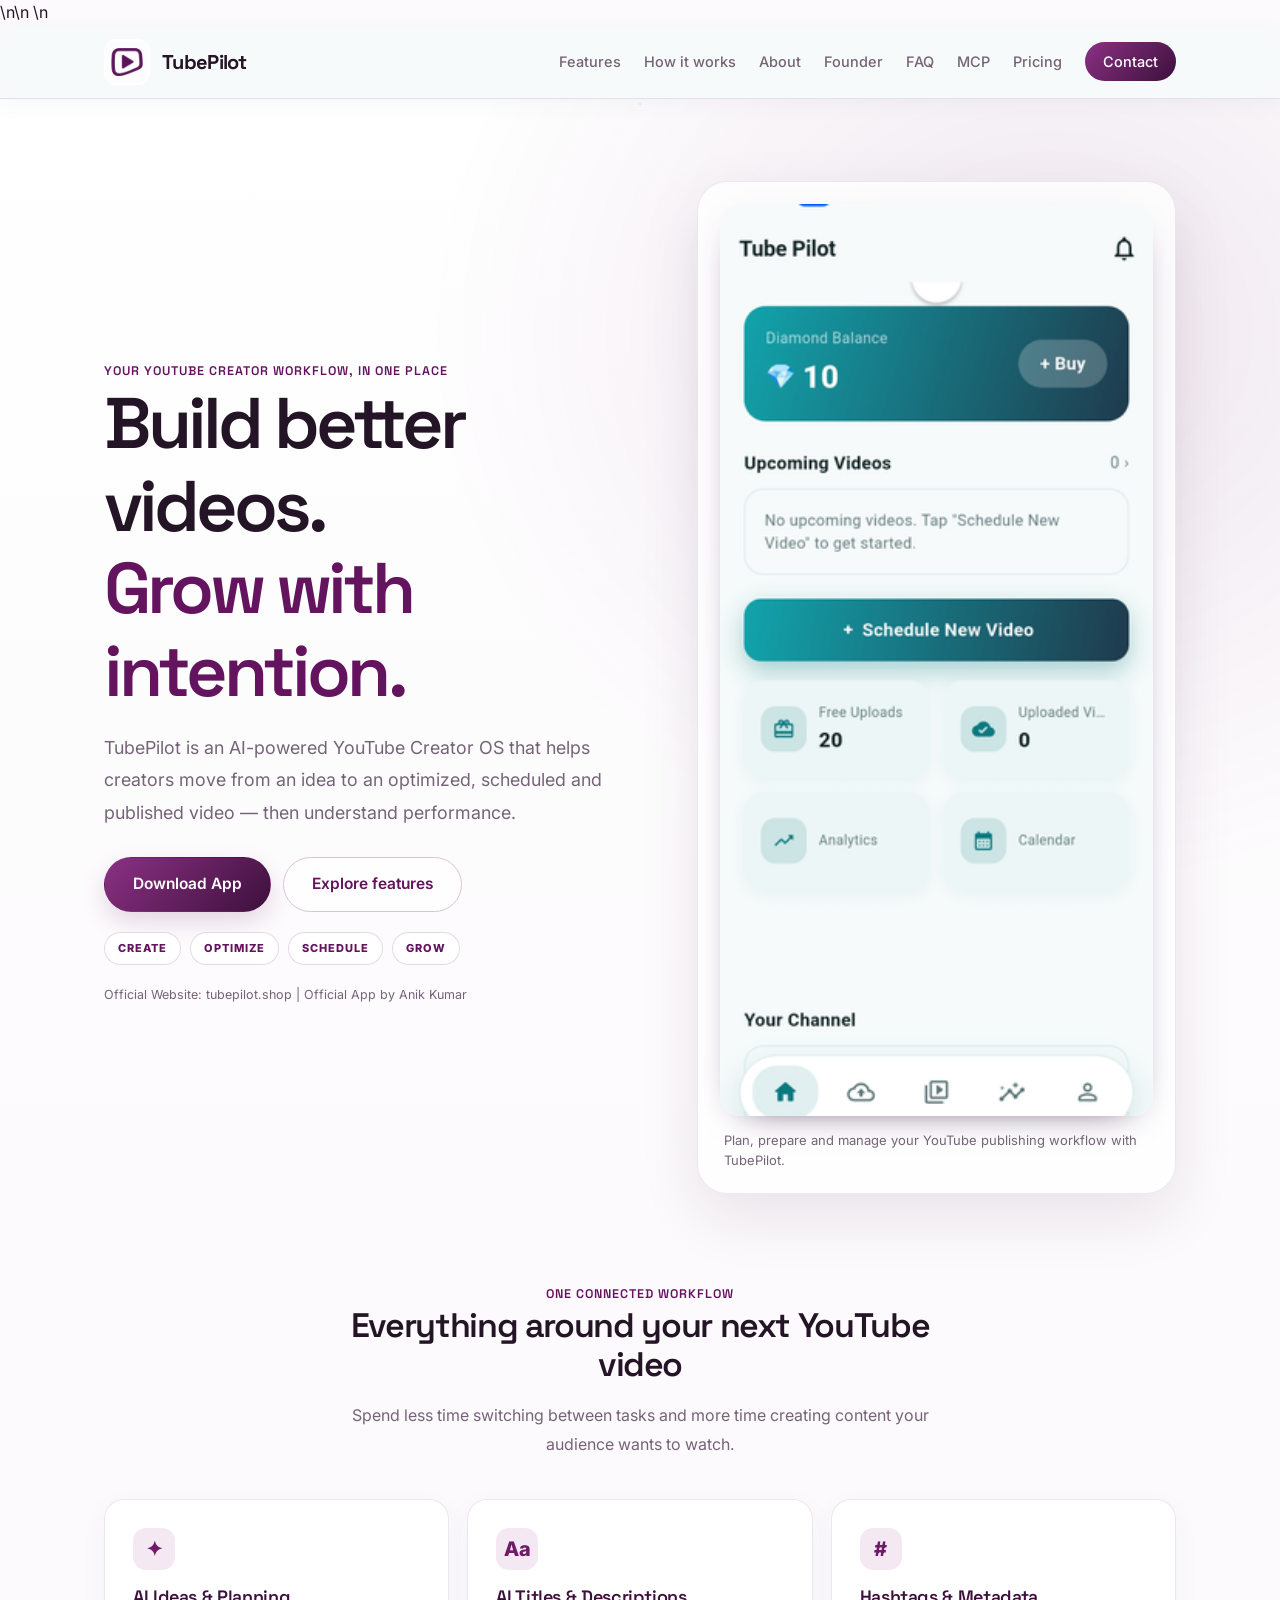
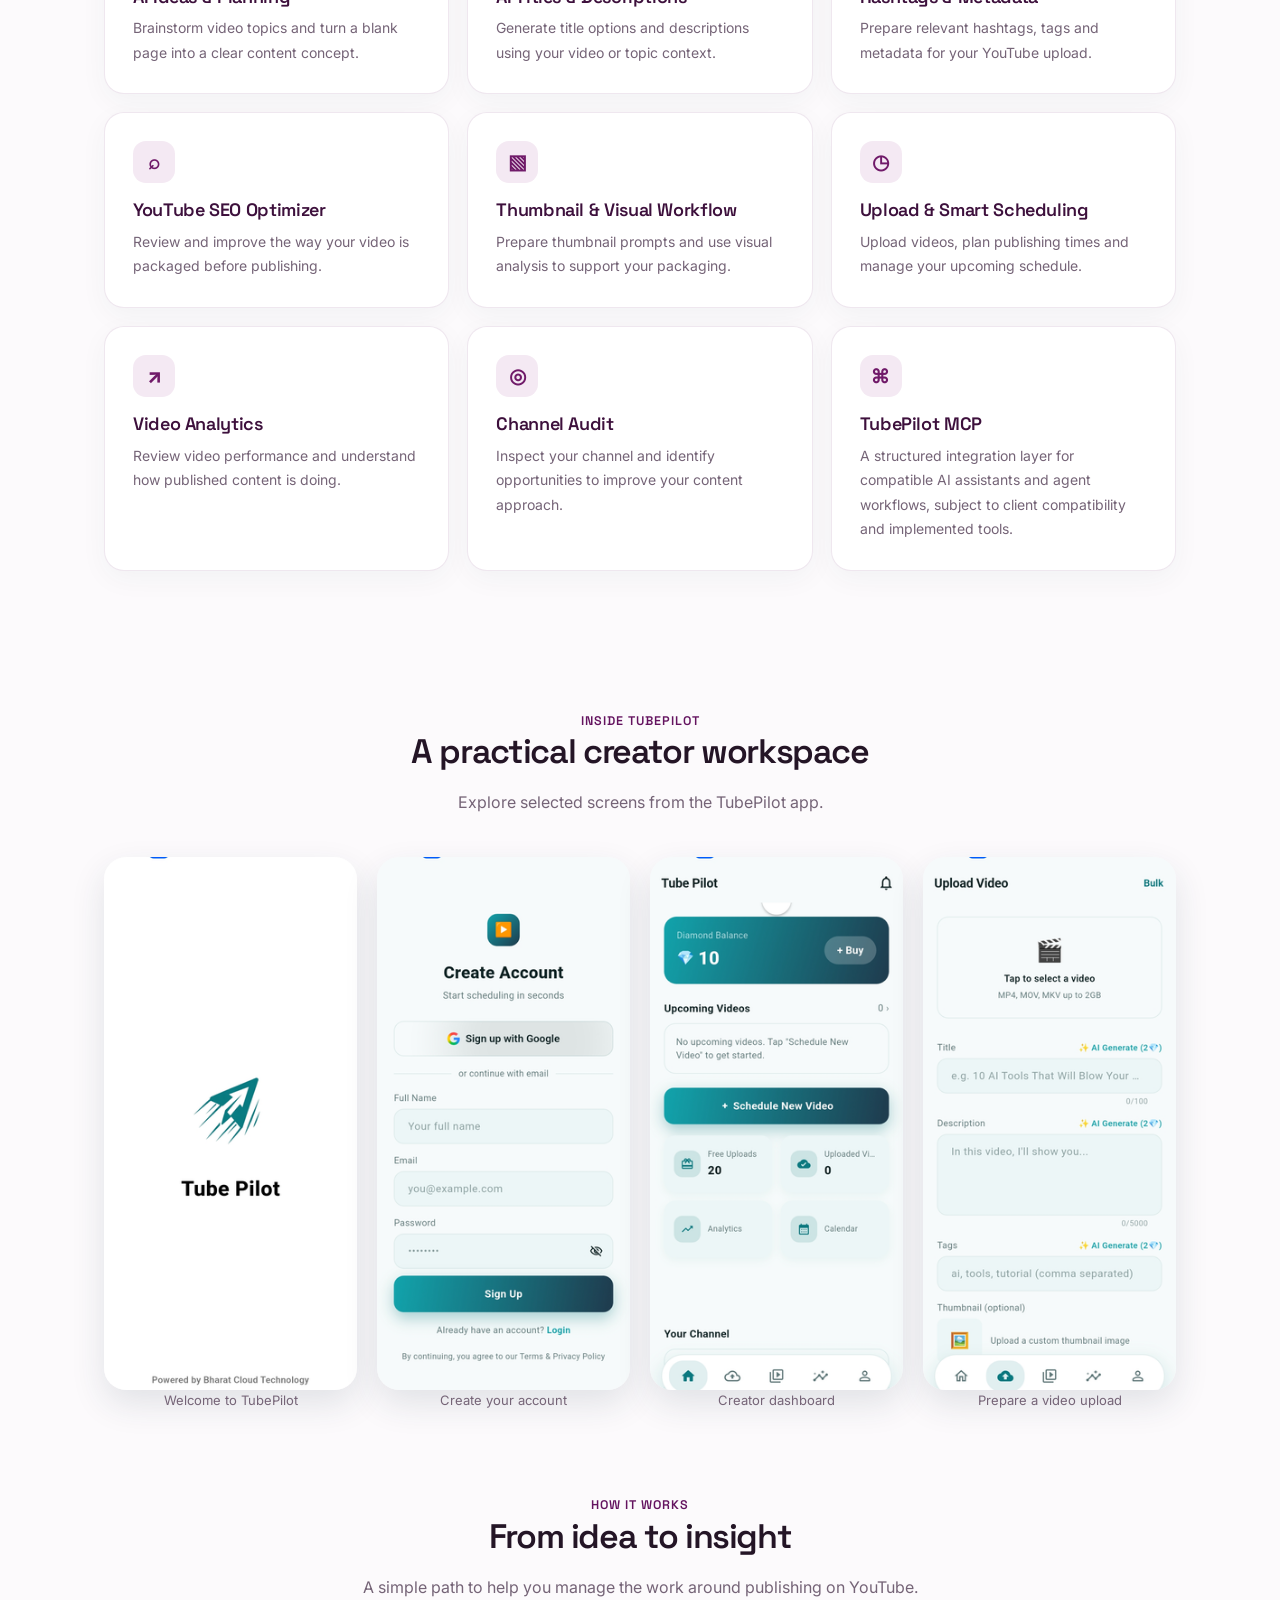
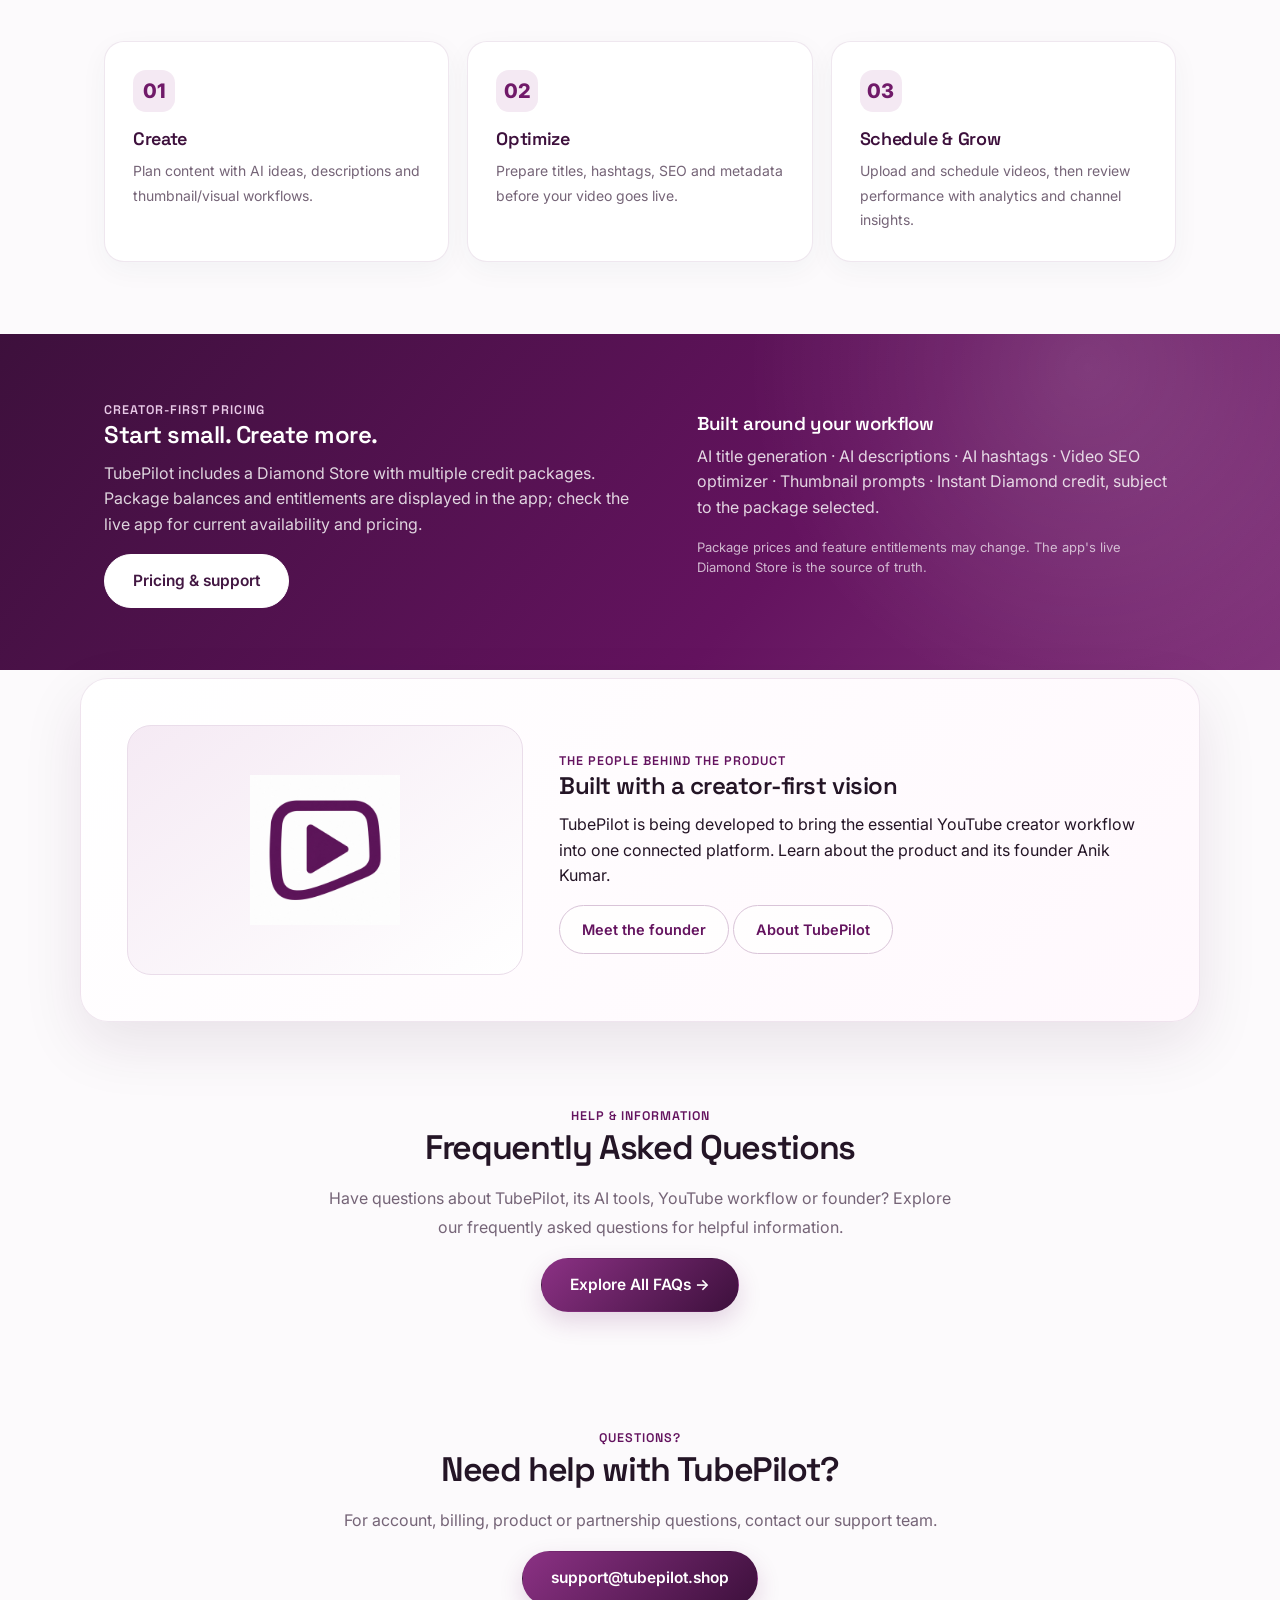
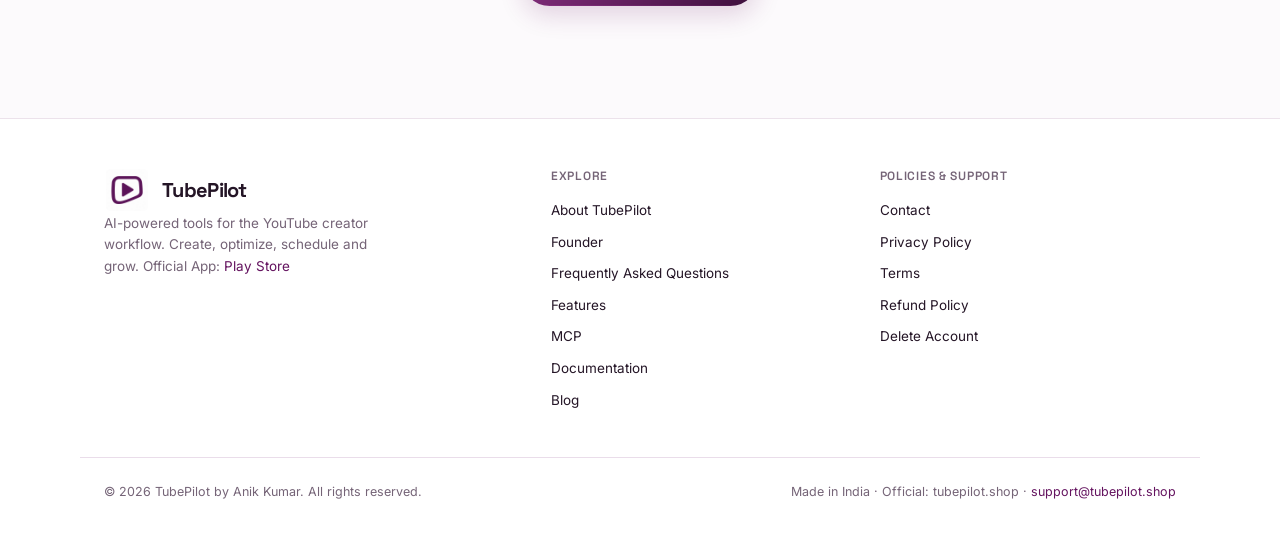
==== commit 3824eddb: "Strengthen TubePilot homepage metadata and brand entity signals" ====
--- a/index.html
+++ b/index.html
@@ -25,7 +25,7 @@
 <meta charset="utf-8">
 <meta name="viewport" content="width=device-width, initial-scale=1">
 <meta name="theme-color" content="#64135f">
-<meta name="application-name" content="TubePilot">
+<meta name="application-name" content="TubePilot">\n<meta name="author" content="TubePilot">\n<meta name="robots" content="index, follow, max-image-preview:large, max-snippet:-1, max-video-preview:-1">
 
 <!-- FAVICONS & LOGO FIX - AB GOOGLE LOGO UTHAYEGA -->
 <link rel="icon" type="image/png" href="https://www.tubepilot.shop/assets/logo.png">
@@ -39,13 +39,13 @@
 <link rel="stylesheet" href="css/style.css">
 <link rel="manifest" href="/manifest.json">
 
-<title>TubePilot — AI-Powered YouTube Creator OS</title>
-<meta name="description" content="TubePilot is an AI-powered YouTube Creator OS. CREATE, OPTIMIZE, SCHEDULE, GROW - AI ideas, titles, descriptions, hashtags, SEO, video upload, smart scheduling and analytics in one workflow.">
+<title>TubePilot AI — YouTube Creator Tools & App | Official Website</title>
+<meta name="description" content="TubePilot AI is an all-in-one YouTube creator platform by Anik Kumar. Create video ideas, generate titles and descriptions, optimize SEO, schedule uploads and track channel performance.">
 
 <link rel="canonical" href="https://www.tubepilot.shop/">
 
 <!-- OG TAGS FIX -->
-<meta property="og:type" content="website">
+<meta property="og:type" content="website">\n<meta property="og:locale" content="en_IN">
 <meta property="og:title" content="TubePilot — AI-Powered YouTube Creator OS">
 <meta property="og:description" content="Create, optimize, schedule and grow your YouTube channel with TubePilot. Official website tubepilot.shop">
 <meta property="og:url" content="https://www.tubepilot.shop/">
--- a/css/style.css
+++ b/css/style.css
@@ -874,3 +874,120 @@
 .tp-founder{display:grid;grid-template-columns:.8fr 1.2fr;gap:36px;align-items:center}.tp-founder-mark{min-height:250px;border-radius:24px;background:linear-gradient(145deg,#f5eaf4,#fff);display:grid;place-items:center;border:1px solid var(--border)}.tp-founder-mark img{width:150px}
 .tp-note{font-size:13px;color:var(--text-dim)}.tp-page-hero{padding:72px 0 42px;background:linear-gradient(180deg,#f7eff7,#fcfafc)}.tp-page-hero h1{font-size:clamp(34px,5vw,54px);max-width:850px}.tp-content{max-width:850px}.tp-content h2{margin-top:34px}.tp-content p,.tp-content li{color:#594b5b}.tp-content li{margin:8px 0}
 @media(max-width:760px){.tp-hero-layout,.tp-founder{grid-template-columns:1fr}.tp-grid{grid-template-columns:1fr}.hero{padding:54px 0}.tp-hero-visual{padding:12px}}
+
+
+/* =========================================================
+   TubePilot UX polish — accessible, responsive visual layer
+   Appends to existing styles to preserve current page layouts.
+========================================================= */
+:root {
+  --tp-plum: #64135f;
+  --tp-plum-deep: #3d103c;
+  --tp-cream: #fffaf3;
+  --tp-glow: 0 22px 60px rgba(61, 16, 60, .10);
+}
+::selection { background: rgba(100, 19, 95, .16); color: var(--tp-plum-deep); }
+body { text-rendering: optimizeLegibility; }
+.site-header { box-shadow: 0 5px 24px rgba(31, 59, 77, .045); }
+.brand { letter-spacing: -.035em; }
+.nav-links { gap: clamp(12px, 1.8vw, 25px); }
+.nav-links a { transition: color .18s ease, opacity .18s ease; }
+.hero {
+  background:
+    radial-gradient(ellipse at 82% 20%, rgba(100,19,95,.10), transparent 42%),
+    linear-gradient(180deg, #fff 0%, var(--bg) 100%);
+}
+.tp-hero-layout {
+  display: grid;
+  grid-template-columns: minmax(0, 1.05fr) minmax(280px, .95fr);
+  gap: clamp(28px, 5vw, 64px);
+  align-items: center;
+}
+.hero h1 { font-size: clamp(2.55rem, 5.6vw, 4.6rem); letter-spacing: -.055em; }
+.hero h1 .accent { color: var(--tp-plum); }
+.hero .eyebrow { color: var(--tp-plum); }
+.hero p.lead { max-width: 58ch; line-height: 1.8; font-size: clamp(1rem, 1.4vw, 1.12rem); }
+.tp-hero-visual {
+  padding: clamp(12px, 2vw, 22px);
+  border: 1px solid rgba(100,19,95,.10);
+  border-radius: 30px;
+  background: rgba(255,255,255,.82);
+  box-shadow: var(--tp-glow);
+}
+.tp-hero-visual img { width: 100%; border-radius: 20px; }
+.tp-pills { display:flex; flex-wrap:wrap; gap:9px; margin: 20px 0; }
+.tp-pills span {
+  padding: 7px 13px; border:1px solid rgba(100,19,95,.16);
+  border-radius:999px; background:#fff; color:var(--tp-plum);
+  font-size:11px; font-weight:800; letter-spacing:.09em;
+}
+.btn-primary, .nav-cta {
+  background: linear-gradient(135deg, #8b3184, var(--tp-plum-deep));
+}
+.btn-primary { box-shadow: 0 10px 24px rgba(100,19,95,.16); }
+.btn-outline { background:rgba(255,255,255,.72); }
+.tp-grid {
+  display:grid; grid-template-columns:repeat(3,minmax(0,1fr));
+  gap:18px;
+}
+.tp-card {
+  border:1px solid rgba(100,19,95,.10);
+  border-radius:20px; background:#fff;
+  padding:clamp(20px,2.5vw,28px);
+  box-shadow:0 8px 28px rgba(31,59,77,.045);
+  transition:transform .2s ease, box-shadow .2s ease, border-color .2s ease;
+}
+.tp-card:hover {
+  transform:translateY(-4px); border-color:rgba(100,19,95,.25);
+  box-shadow:0 18px 38px rgba(61,16,60,.09);
+}
+.tp-card h3 { color:var(--tp-plum-deep); }
+.tp-card p { color:var(--text-dim); line-height:1.75; }
+.tp-icon {
+  width:44px; height:44px; display:grid; place-items:center;
+  border-radius:14px; color:var(--tp-plum);
+  background:linear-gradient(145deg,#fbf0fa,#f4e9f3);
+  font-weight:800; margin-bottom:18px;
+}
+.section-head h2 { letter-spacing:-.04em; }
+.section-head p { line-height:1.8; }
+.screenshot-card img {
+  border-radius:22px; box-shadow:0 14px 34px rgba(31,59,77,.12);
+}
+.tp-band {
+  background:
+    radial-gradient(circle at 85% 10%,rgba(255,255,255,.14),transparent 30%),
+    linear-gradient(130deg,var(--tp-plum-deep),#64135f 62%,#81347b);
+}
+.tp-band h2,.tp-band h3,.tp-band p { color:#fff; }
+.tp-founder {
+  padding:clamp(24px,4vw,46px); border-radius:28px;
+  background:linear-gradient(135deg,#fff,#fff8fd);
+  border:1px solid rgba(100,19,95,.10);
+  box-shadow:var(--tp-glow);
+}
+.site-footer { border-top:1px solid rgba(100,19,95,.12); }
+.site-footer a:hover { color:var(--tp-plum); }
+.to-top { box-shadow:0 8px 24px rgba(31,59,77,.18); }
+a,button { -webkit-tap-highlight-color:transparent; }
+@media (max-width: 900px) {
+  .tp-hero-layout { grid-template-columns:1fr; }
+  .tp-hero-visual { max-width:640px; margin:0 auto; }
+  .tp-grid { grid-template-columns:repeat(2,minmax(0,1fr)); }
+  .nav-links { gap:12px; }
+}
+@media (max-width: 640px) {
+  .hero { padding:58px 0 44px; }
+  .hero h1 { font-size:clamp(2.35rem,11vw,3.25rem); }
+  .tp-grid,.screenshots-grid { grid-template-columns:1fr; }
+  .tp-card { padding:22px; }
+  .tp-hero-visual { border-radius:22px; padding:10px; }
+  .hero-cta .btn { width:100%; justify-content:center; }
+  .tp-pills { gap:7px; }
+  .tp-pills span { font-size:10px; }
+  .site-footer .footer-grid { gap:28px; }
+}
+@media (prefers-reduced-motion: reduce) {
+  .tp-card,.btn,.nav-links a { transition:none !important; }
+  .tp-card:hover { transform:none; }
+}
